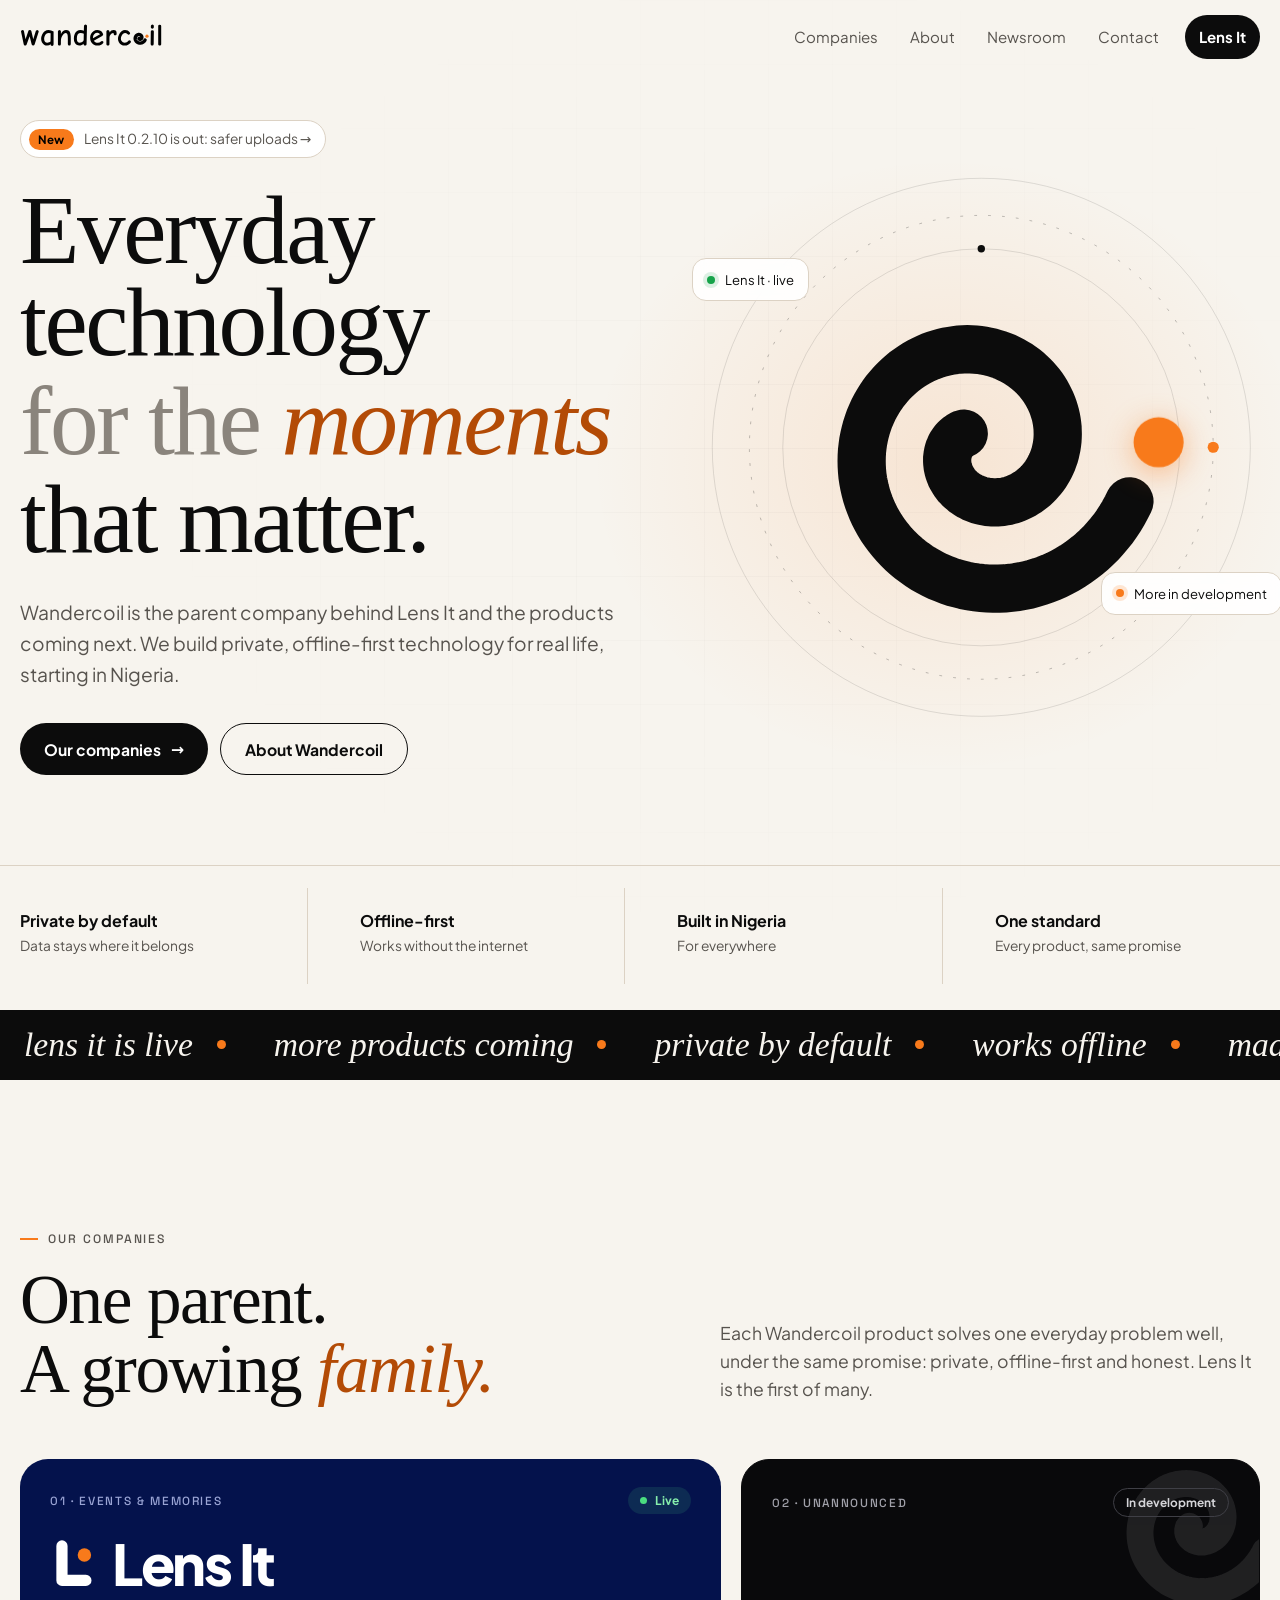
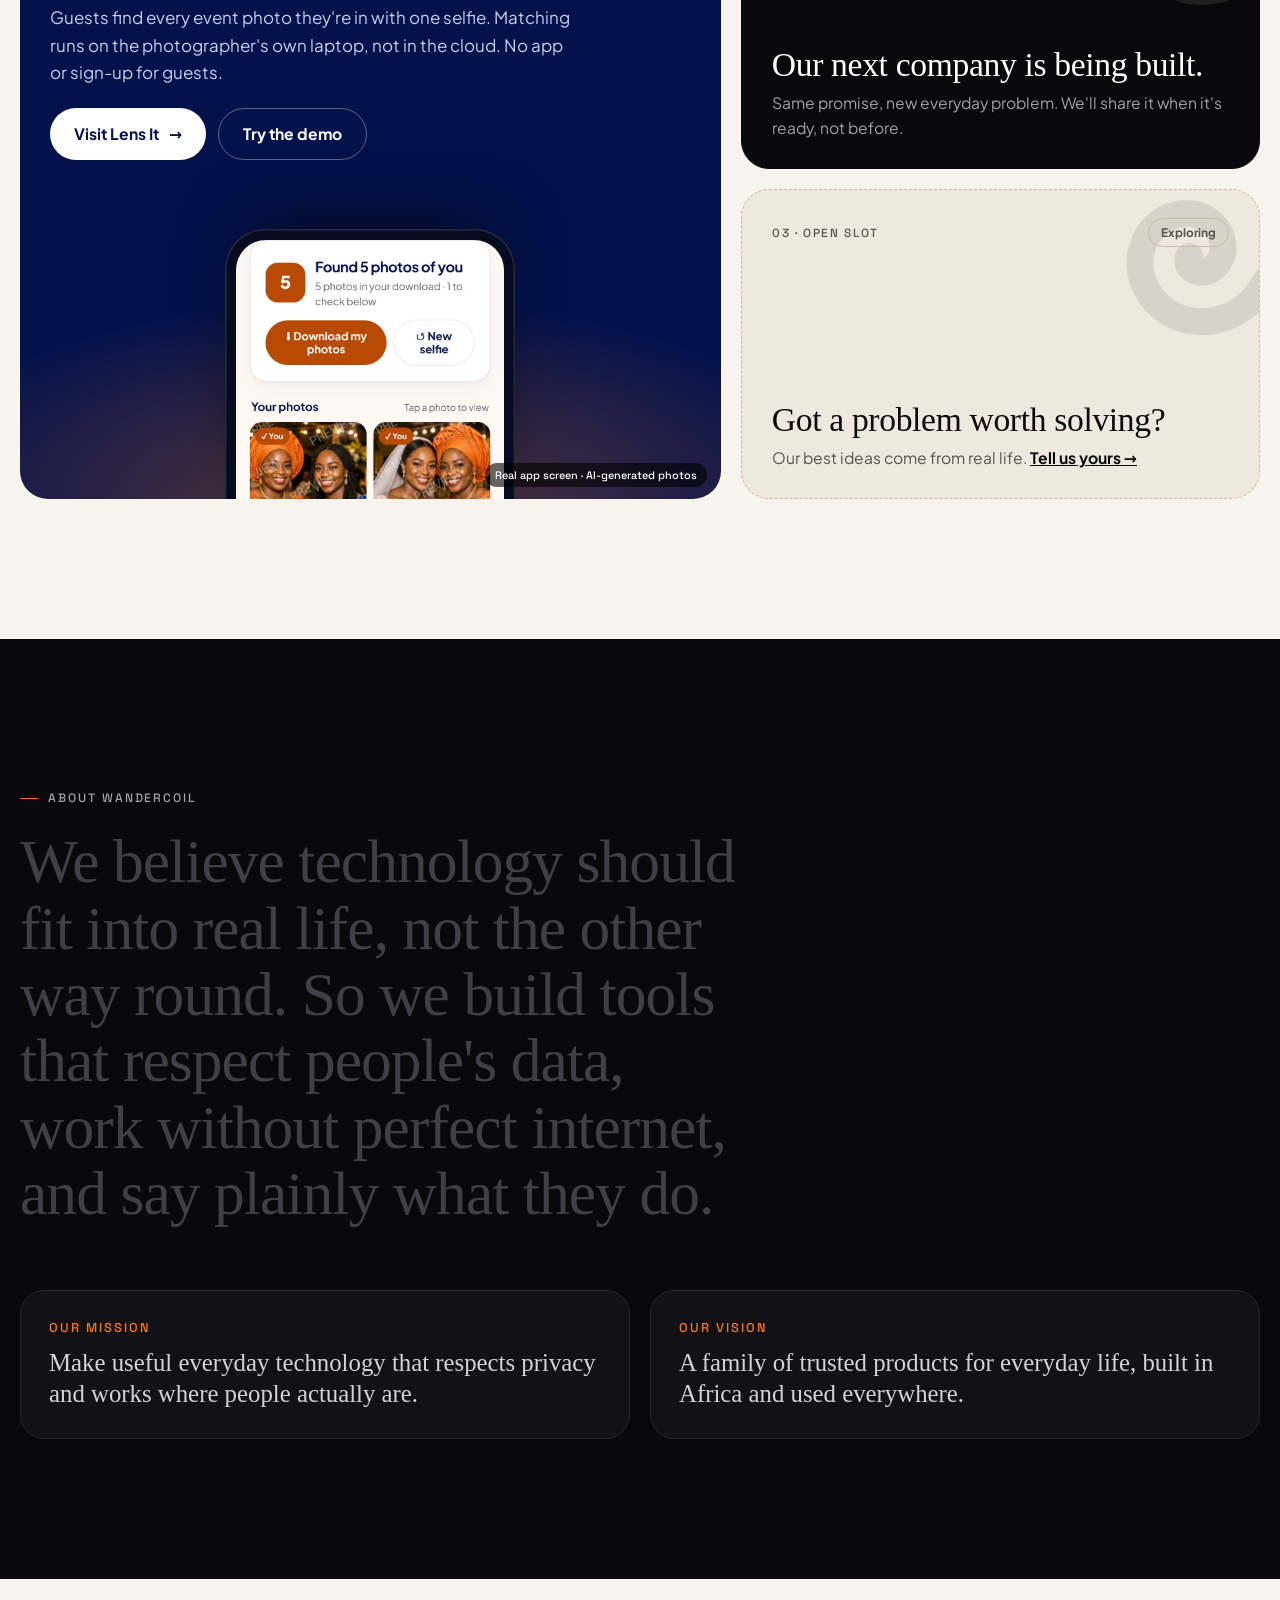
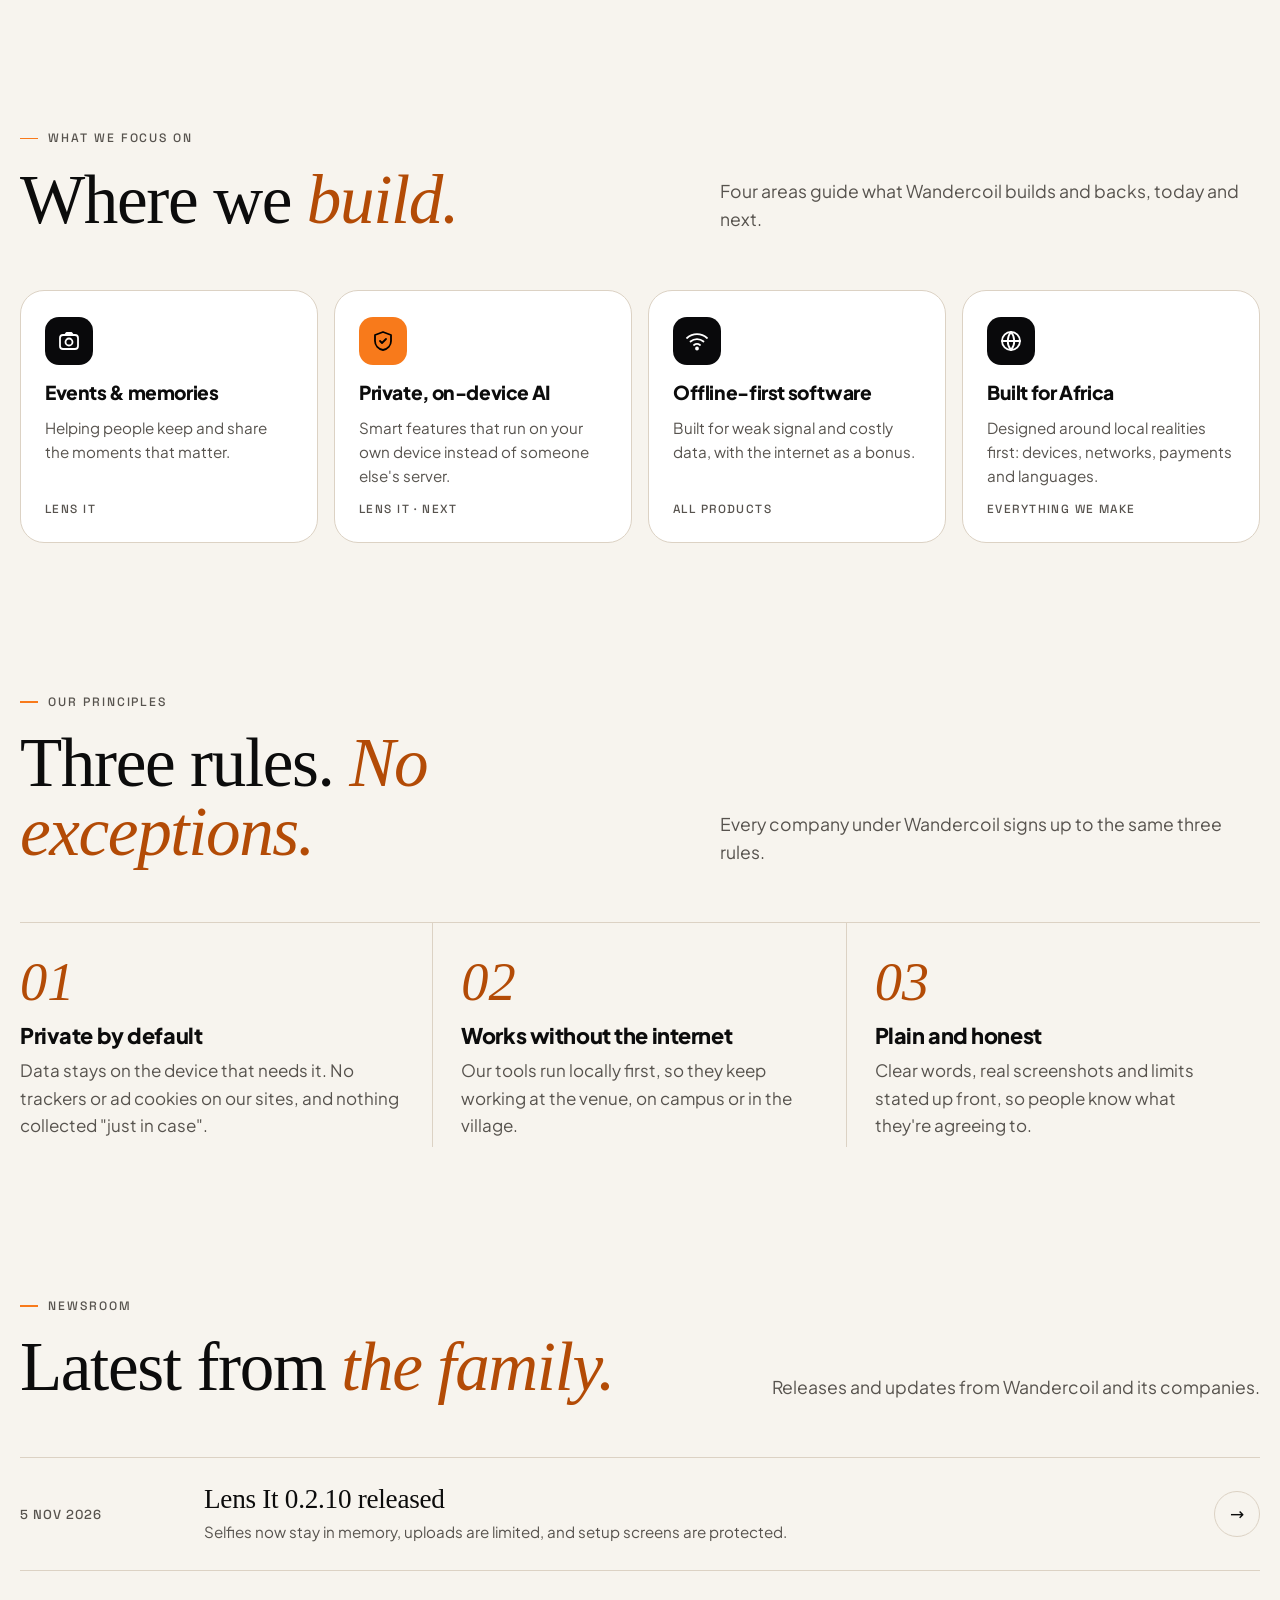
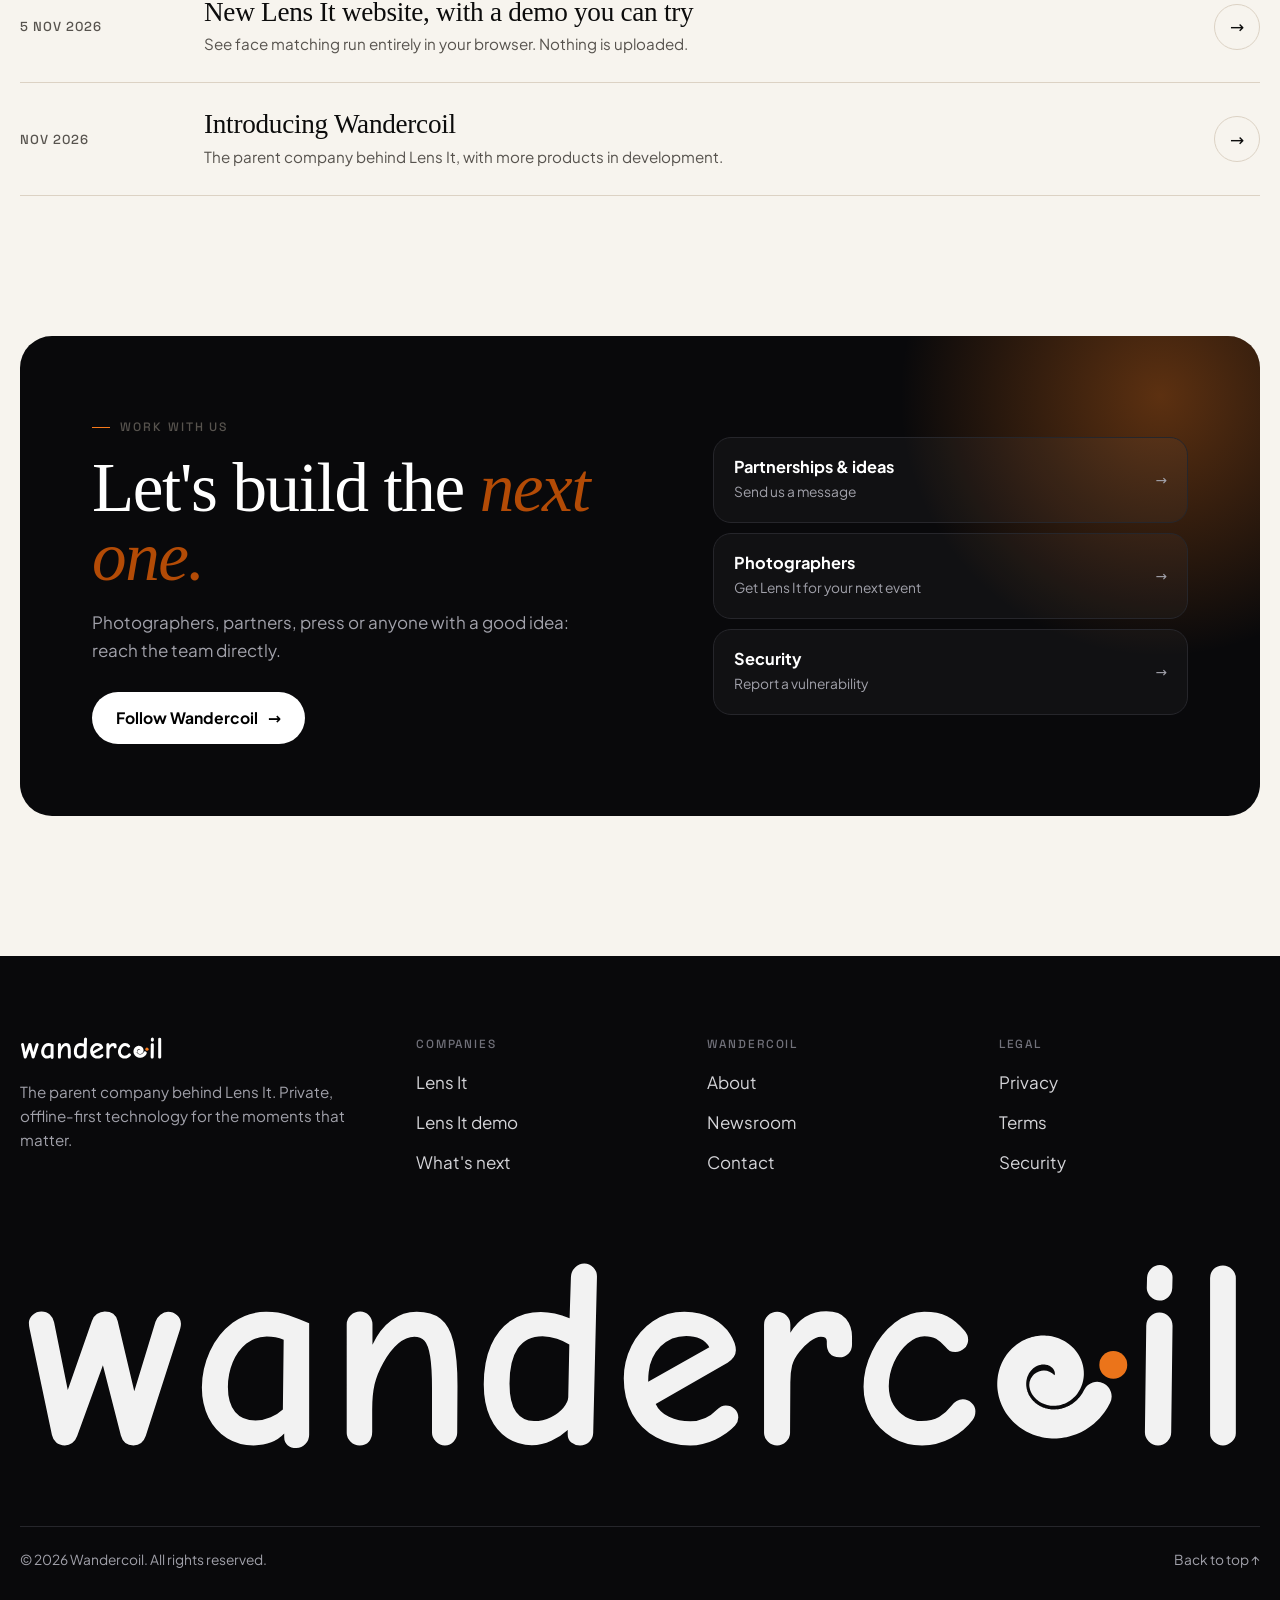
==== index.html @ d78b2a1b "Add the Wandercoil homepage and help search engines find the site - New parent-company homepage at t" ====
<!doctype html>
<html lang="en">
<head>
<meta charset="utf-8">
<meta name="viewport" content="width=device-width,initial-scale=1">
<title>Wandercoil · Everyday technology for the moments that matter</title>
<meta name="description" content="Wandercoil is the parent company behind Lens It and the products coming next. We build private, offline-first technology for everyday life, starting in Nigeria.">
<link rel="canonical" href="https://wandercoil.github.io/">
<meta property="og:type" content="website">
<meta property="og:url" content="https://wandercoil.github.io/">
<meta property="og:site_name" content="Wandercoil">
<meta property="og:title" content="Wandercoil">
<meta property="og:description" content="The parent company behind Lens It. Private, offline-first technology for the moments that matter.">
<meta property="og:image" content="https://wandercoil.github.io/assets/og.png">
<meta name="twitter:card" content="summary_large_image">
<meta name="theme-color" content="#f7f4ee">
<script type="application/ld+json">{"@context":"https://schema.org","@graph":[{"@type":"Organization","@id":"https://wandercoil.github.io/#org","name":"Wandercoil","url":"https://wandercoil.github.io/","logo":"https://wandercoil.github.io/assets/mark-512.png","description":"Wandercoil is the parent company behind Lens It, building private, offline-first technology for everyday life.","sameAs":["https://github.com/Wandercoil"],"brand":{"@type":"Brand","name":"Lens It","url":"https://wandercoil.github.io/lensit/"}},{"@type":"WebSite","@id":"https://wandercoil.github.io/#site","name":"Wandercoil","url":"https://wandercoil.github.io/","publisher":{"@id":"https://wandercoil.github.io/#org"}}]}</script>
<link rel="icon" href="assets/mark.svg" type="image/svg+xml">
<link rel="apple-touch-icon" href="assets/mark-180.png">
<link rel="preload" href="assets/fonts/instrument-serif-latin-400-normal.woff2" as="font" type="font/woff2" crossorigin>
<style>
@font-face{font-family:"Instrument Serif";font-weight:400;font-style:normal;font-display:swap;src:url(assets/fonts/instrument-serif-latin-400-normal.woff2) format("woff2")}
@font-face{font-family:"Instrument Serif";font-weight:400;font-style:italic;font-display:swap;src:url(assets/fonts/instrument-serif-latin-400-italic.woff2) format("woff2")}
@font-face{font-family:"Comic Neue";font-weight:700;font-display:swap;src:url(assets/fonts/comic-neue-700.woff2) format("woff2")}
@font-face{font-family:"Plus Jakarta Sans";font-weight:400 500;font-display:swap;src:url(assets/fonts/pjs-400.woff2) format("woff2")}
@font-face{font-family:"Plus Jakarta Sans";font-weight:600 700;font-display:swap;src:url(assets/fonts/pjs-700.woff2) format("woff2")}
@font-face{font-family:"Plus Jakarta Sans";font-weight:800;font-display:swap;src:url(assets/fonts/pjs-800.woff2) format("woff2")}
@font-face{font-family:"Space Grotesk";font-weight:500 700;font-display:swap;src:url(assets/fonts/spacegrotesk-500.woff2) format("woff2")}

:root{
  --night:#09090b; --night-2:#121214; --night-3:#1b1b1f; --hair:#26262b; --mist:#a1a1aa; --fog:#d4d4d8;
  --paper:#f7f4ee; --paper-2:#eee8de; --ink:#0c0c0c; --soft:#57534e; --line:#dcd2c4;
  --orange:#f87a1b; --orange-ink:#b34b06; --lens:#04124c;
  --serif:"Instrument Serif",Georgia,serif; --sans:"Plus Jakarta Sans",system-ui,sans-serif; --fun:"Comic Neue","Plus Jakarta Sans",sans-serif; --mono:"Space Grotesk",ui-monospace,monospace;
  --ease:cubic-bezier(.22,1,.36,1);
}
*{box-sizing:border-box}
html{scroll-behavior:smooth;-webkit-text-size-adjust:100%;overflow-x:clip}
body{margin:0;background:var(--paper);color:var(--ink);font:400 17px/1.6 var(--sans);-webkit-font-smoothing:antialiased}
a{color:inherit}
img,svg{display:block;max-width:100%}
.wrap{width:min(1240px,100% - 40px);margin-inline:auto}
.skip{position:absolute;left:-999px;top:12px;z-index:200;background:#fff;color:#000;padding:10px 14px;border-radius:10px}.skip:focus{left:16px}
:focus-visible{outline:3px solid var(--orange);outline-offset:3px;border-radius:8px}
.eyebrow{font:500 .76rem/1 var(--mono);letter-spacing:.16em;text-transform:uppercase;color:var(--soft);display:inline-flex;align-items:center;gap:10px}
.eyebrow::before{content:"";width:18px;height:1.5px;background:var(--orange)}
.on-dark .eyebrow{color:var(--mist)}
h2{font:400 clamp(2.6rem,5.4vw,4.6rem)/1 var(--serif);letter-spacing:-.02em;margin:18px 0 0}
h2 .fun{font-style:italic;color:var(--orange-ink)}
.on-dark h2 .fun{color:var(--orange)}
.btn{display:inline-flex;align-items:center;justify-content:center;gap:10px;min-height:52px;padding:0 24px;border-radius:999px;font:700 .98rem var(--sans);text-decoration:none;transition:transform .25s var(--ease),background .2s,color .2s,border-color .2s}
.btn:hover{transform:translateY(-2px)}
.btn .arr{transition:transform .25s var(--ease)}.btn:hover .arr{transform:translateX(4px)}
.btn.solid{background:#fff;color:#000}
.btn.ghost{border:1px solid #3f3f46;color:#fff}.btn.ghost:hover{border-color:#fff}
.btn.ink{background:var(--ink);color:#fff}
.btn.outline{border:1.5px solid var(--ink)}.btn.outline:hover{background:var(--ink);color:#fff}
.actions{display:flex;flex-wrap:wrap;gap:12px}
section{position:relative}
.pad{padding:clamp(84px,11vw,140px) 0}
.head{display:grid;grid-template-columns:1.1fr .9fr;gap:40px;align-items:end;margin-bottom:56px}
.head p{color:var(--soft);font-size:1.1rem;margin:0;max-width:46ch;justify-self:end}
.on-dark .head p{color:var(--mist)}
@media (max-width:860px){.head{grid-template-columns:1fr;gap:14px;margin-bottom:36px}.head p{justify-self:start}}

/* ---------- header ---------- */
.top{position:fixed;inset:0 0 auto;z-index:50;color:var(--ink);transition:background .35s,color .35s,border-color .35s;border-bottom:1px solid transparent}
.top.solid{background:rgba(247,244,238,.84);backdrop-filter:blur(16px) saturate(1.4);-webkit-backdrop-filter:blur(16px) saturate(1.4);border-color:var(--line)}
.top .wrap{display:flex;align-items:center;justify-content:space-between;height:74px;gap:16px}
.brand img{height:28px;width:auto}
.menu{display:flex;align-items:center;gap:4px;list-style:none;margin:0;padding:0}
.menu a{display:inline-flex;align-items:center;min-height:44px;padding:0 14px;border-radius:999px;text-decoration:none;font-weight:500;font-size:.94rem;color:var(--soft);transition:color .2s,background .2s}
.menu a:hover{color:var(--ink);background:var(--paper-2)}
.menu .cta{background:var(--ink);color:#fff;font-weight:700;margin-left:8px}
.menu .cta:hover{background:var(--orange-ink);color:#fff}
@media (max-width:760px){.menu li.opt{display:none}.brand img{height:24px}}

/* ---------- hero (dark, cinematic) ---------- */
.hero{background:var(--paper);color:var(--ink);min-height:100svh;display:flex;flex-direction:column;justify-content:center;padding:120px 0 0;overflow:hidden;isolation:isolate}
.hero::before{content:"";position:absolute;inset:0;z-index:-2;background:
  radial-gradient(42% 46% at 74% 46%,rgba(248,122,27,.13),transparent 66%)}
.hero::after{content:"";position:absolute;inset:0;z-index:-1;opacity:.5;
  background-image:linear-gradient(rgba(12,12,12,.05) 1px,transparent 1px),linear-gradient(90deg,rgba(12,12,12,.05) 1px,transparent 1px);
  background-size:64px 64px;mask-image:radial-gradient(70% 70% at 60% 45%,#000,transparent 75%);-webkit-mask-image:radial-gradient(70% 70% at 60% 45%,#000,transparent 75%)}
.hero .wrap{display:grid;grid-template-columns:minmax(0,1.08fr) minmax(0,.92fr);gap:30px;align-items:center}
.pill{display:inline-flex;align-items:center;gap:10px;padding:7px 14px 7px 8px;border:1px solid var(--line);border-radius:999px;background:#fff;font-size:.86rem;color:var(--soft);text-decoration:none;transition:border-color .2s}
.pill:hover{border-color:var(--ink)}
.pill b{background:var(--orange);color:#000;font:700 .72rem var(--sans);padding:3px 9px;border-radius:999px;letter-spacing:.02em}
h1{font:400 clamp(3.4rem,7.6vw,7.2rem)/.95 var(--serif);letter-spacing:-.025em;margin:26px 0 26px}
h1 .row{display:block;overflow:hidden;padding-bottom:.06em}
h1 .row > span{display:inline-block;transform:translateY(108%);animation:rise 1.05s var(--ease) forwards}
h1 .row:nth-child(2) > span{animation-delay:.09s}h1 .row:nth-child(3) > span{animation-delay:.18s}
h1 .fun{font-style:italic;color:var(--orange-ink)}
h1 .dim{color:#8a847c}
@keyframes rise{to{transform:none}}
.hero .lead{font-size:clamp(1.05rem,1.5vw,1.22rem);color:var(--soft);max-width:44ch;margin:0 0 34px;opacity:0;animation:fadeup .9s .5s var(--ease) forwards}
.hero .actions{opacity:0;animation:fadeup .9s .65s var(--ease) forwards}
@keyframes fadeup{from{opacity:0;transform:translateY(14px)}to{opacity:1;transform:none}}
.orb{position:relative;aspect-ratio:1;width:100%;max-width:580px;justify-self:end}
.orb svg{width:100%;height:100%;overflow:visible}
.ring{fill:none;stroke:rgba(12,12,12,.12);stroke-width:1}
.ring.dash{stroke-dasharray:3 12;stroke:rgba(12,12,12,.28)}
.spinA{transform-origin:center;transform-box:fill-box;animation:spin 60s linear infinite}
.spinB{transform-origin:center;transform-box:fill-box;animation:spin 90s linear infinite reverse}
@keyframes spin{to{transform:rotate(360deg)}}
.sat{fill:var(--orange)}.sat.w{fill:var(--ink)}
#coil{fill:none;stroke:var(--ink);stroke-width:52;stroke-linecap:round}
#dot{fill:var(--orange);filter:drop-shadow(0 6px 16px rgba(248,122,27,.45));transform-box:fill-box;transform-origin:center;transform:scale(0);animation:pop .7s 1.75s cubic-bezier(.34,1.56,.64,1) forwards}
@keyframes pop{to{transform:scale(1)}}
.tag{position:absolute;display:flex;align-items:center;gap:10px;padding:10px 14px;border-radius:14px;background:rgba(255,255,255,.9);border:1px solid var(--line);backdrop-filter:blur(10px);-webkit-backdrop-filter:blur(10px);font-size:.82rem;color:var(--ink);box-shadow:0 16px 36px -22px rgba(0,0,0,.35);opacity:0;animation:fadeup .8s var(--ease) forwards;white-space:nowrap}
.tag i{width:8px;height:8px;border-radius:50%;background:#16a34a;box-shadow:0 0 0 4px rgba(22,163,74,.15)}
.tag.t1{left:-2%;top:16%;animation-delay:2s}.tag.t2{right:-4%;bottom:20%;animation-delay:2.2s}
.tag.t2 i{background:var(--orange);box-shadow:0 0 0 4px rgba(248,122,27,.18)}
.strip{margin-top:clamp(40px,7vw,90px);border-top:1px solid var(--line)}
.strip .wrap{display:grid;grid-template-columns:repeat(4,1fr)}
.strip div{padding:22px 0 26px;border-right:1px solid var(--line);padding-left:22px}
.strip div:first-child{padding-left:0}.strip div:last-child{border-right:0}
.strip b{display:block;font:700 1rem var(--sans);color:var(--ink)}
.strip span{font-size:.86rem;color:var(--soft)}
@media (max-width:960px){
  .hero{padding-top:104px}
  .hero .wrap{grid-template-columns:1fr}
  .orb{max-width:260px;justify-self:center;order:-1;margin:-6px 0 -10px}
  .tag{font-size:.74rem;padding:8px 10px}.tag.t1{left:-8%;top:4%}.tag.t2{right:-8%;bottom:6%}
  .strip .wrap{grid-template-columns:1fr 1fr}
  .strip div{padding:18px 14px 18px 0;border-right:0;border-bottom:1px solid var(--line);padding-left:0}
  .strip div:nth-child(odd){border-right:1px solid var(--line)}.strip div:nth-child(even){padding-left:16px}
}

/* ---------- marquee ---------- */
.marquee{background:var(--ink);color:var(--paper);overflow:hidden}
.marquee .track{display:flex;width:max-content;animation:slide 40s linear infinite}
.marquee span{font:italic 400 clamp(1.4rem,2.8vw,2.1rem)/1 var(--serif);padding:18px 24px;white-space:nowrap;display:flex;align-items:center;gap:24px}
.marquee span::after{content:"";width:9px;height:9px;border-radius:50%;background:var(--orange)}
@keyframes slide{to{transform:translateX(-50%)}}

/* ---------- companies ---------- */
.co-grid{display:grid;grid-template-columns:1.35fr 1fr;grid-template-rows:auto auto;gap:20px}
.co{border-radius:28px;overflow:hidden;position:relative;isolation:isolate}
.co.flag{grid-row:span 2;background:var(--lens);color:#fff;display:flex;flex-direction:column;min-height:640px}
.co.flag .top-row{display:flex;justify-content:space-between;align-items:center;padding:28px 30px 0;gap:12px;flex-wrap:wrap}
.co .kind{font:500 .74rem var(--mono);letter-spacing:.14em;text-transform:uppercase;color:#9aa4d4}
.live{display:inline-flex;align-items:center;gap:8px;padding:6px 12px;border-radius:999px;background:rgba(74,222,128,.12);color:#86efac;font:600 .75rem var(--sans)}
.live::before{content:"";width:7px;height:7px;border-radius:50%;background:#4ade80;animation:pulse 2.4s infinite}
@keyframes pulse{0%,100%{box-shadow:0 0 0 0 rgba(74,222,128,.5)}60%{box-shadow:0 0 0 8px rgba(74,222,128,0)}}
.co.flag .body{padding:22px 30px 0}
.co.flag h3{font:800 clamp(2.4rem,4.4vw,3.6rem)/1 var(--sans);letter-spacing:-.04em;margin:0 0 12px;display:flex;align-items:center;gap:14px}
.co.flag h3 svg{width:.85em;height:.85em}
.co.flag p{margin:0 0 22px;color:#c7cdea;max-width:44ch}
.co.flag .actions .btn.solid{color:var(--lens)}
.co.flag .actions .btn.ghost{border-color:rgba(255,255,255,.35)}
.co.flag .shot{margin-top:auto;display:flex;justify-content:center;padding-top:34px;position:relative}
.co.flag .shot::before{content:"";position:absolute;inset:auto -20% -60% -20%;height:120%;background:radial-gradient(closest-side,rgba(248,122,27,.35),transparent);z-index:-1}
.phone{width:min(290px,72%);border-radius:40px 40px 0 0;padding:11px 11px 0;background:#070b22;box-shadow:0 -24px 70px -26px rgba(0,0,0,.75),inset 0 0 0 1.5px rgba(255,255,255,.12);height:300px;overflow:hidden;transform:translateY(var(--lift,30px));transition:transform .1s linear}
.phone img{width:100%;height:auto;border-radius:30px 30px 0 0}
.co.flag small{position:absolute;right:14px;bottom:12px;font:500 .68rem var(--mono);color:#fff;background:rgba(0,0,0,.6);padding:5px 10px;border-radius:999px}
.co.next{background:var(--night);color:#fff;padding:28px 30px;display:flex;flex-direction:column;justify-content:space-between;gap:24px;min-height:300px;border:1px solid var(--night)}
.co.next .kind{color:var(--mist)}
.co.next h3{font:400 2.1rem/1.05 var(--serif);letter-spacing:-.01em;margin:0 0 8px}
.co.next p{margin:0;color:var(--mist);font-size:.98rem}
.lock{display:inline-flex;align-items:center;gap:8px;padding:6px 12px;border-radius:999px;border:1px solid #3f3f46;font:600 .74rem var(--sans);color:var(--fog)}
.co.next .ghostcoil{position:absolute;right:-30px;top:-30px;width:190px;opacity:.09;z-index:-1;transition:opacity .4s,transform .8s var(--ease)}
.co.next:hover .ghostcoil{opacity:.22;transform:rotate(-30deg)}
.ghostcoil path{fill:none;stroke:#fff;stroke-width:34;stroke-linecap:round}
.co.next.alt{background:var(--paper-2);color:var(--ink);border:1px dashed #c9b9a5}
.co.next.alt .kind,.co.next.alt p{color:var(--soft)}
.co.next.alt .lock{border-color:#c9b9a5;color:var(--soft)}
.co.next.alt .ghostcoil path{stroke:#000}
@media (max-width:940px){.co-grid{grid-template-columns:1fr}.co.flag{grid-row:auto;min-height:0}.co.next{min-height:0}}

/* ---------- mission ---------- */
.mission{background:var(--night);color:#fff}
.mission .big{font:400 clamp(2.2rem,4.8vw,4.2rem)/1.08 var(--serif);letter-spacing:-.015em;max-width:24ch;margin:22px 0 0}
.mission .big .w{color:#3f3f46;transition:color .35s}
.mission .big .w.on{color:#fff}
.mission .big .w.hot.on{color:var(--orange)}
.mv{display:grid;grid-template-columns:repeat(2,1fr);gap:20px;margin-top:64px}
.mv div{border:1px solid var(--hair);border-radius:24px;padding:28px;background:var(--night-2)}
.mv h3{font:700 .8rem var(--mono);letter-spacing:.16em;text-transform:uppercase;color:var(--orange);margin:0 0 12px}
.mv p{margin:0;color:var(--fog);font:400 1.55rem/1.25 var(--serif)}
@media (max-width:760px){.mv{grid-template-columns:1fr;margin-top:40px}}

/* ---------- focus ---------- */
.focus{display:grid;grid-template-columns:repeat(4,1fr);gap:16px}
.fa{background:#fff;border:1px solid var(--line);border-radius:24px;padding:26px 24px;transition:transform .35s var(--ease),box-shadow .35s;display:flex;flex-direction:column;gap:12px;min-height:250px}
.fa:hover{transform:translateY(-6px);box-shadow:0 26px 50px -30px rgba(0,0,0,.35)}
.fa .ic{width:48px;height:48px;border-radius:14px;background:var(--night);display:grid;place-items:center}
.fa .ic svg{width:24px;height:24px;stroke:#fff;fill:none;stroke-width:1.8;stroke-linecap:round;stroke-linejoin:round}
.fa:nth-child(2) .ic{background:var(--orange)}.fa:nth-child(2) .ic svg{stroke:#000}
.fa h3{margin:4px 0 0;font:800 1.2rem/1.2 var(--sans);letter-spacing:-.02em}
.fa p{margin:0;color:var(--soft);font-size:.95rem}
.fa .where{margin-top:auto;font:500 .74rem var(--mono);letter-spacing:.12em;text-transform:uppercase;color:var(--soft)}
@media (max-width:1040px){.focus{grid-template-columns:1fr 1fr}}
@media (max-width:560px){.focus{grid-template-columns:1fr}.fa{min-height:0}}

/* ---------- principles ---------- */
.rules{list-style:none;margin:0;padding:0;display:grid;grid-template-columns:repeat(3,1fr);border-top:1px solid var(--line)}
.rule{padding:32px 28px 8px 0;border-right:1px solid var(--line)}
.rule + .rule{padding-left:28px}.rule:last-child{border-right:0}
.rule .n{font:italic 400 3.4rem/1 var(--serif);color:var(--orange-ink)}
.rule h3{font:800 1.35rem/1.2 var(--sans);letter-spacing:-.02em;margin:14px 0 8px}
.rule p{margin:0;color:var(--soft)}
@media (max-width:860px){.rules{grid-template-columns:1fr}.rule,.rule + .rule{padding:26px 0;border-right:0;border-bottom:1px solid var(--line)}}

/* ---------- news ---------- */
.news{border-top:1px solid var(--line)}
.item{display:grid;grid-template-columns:160px 1fr auto;gap:24px;align-items:center;padding:26px 0;border-bottom:1px solid var(--line);text-decoration:none;transition:padding .35s var(--ease)}
.item:hover{padding-left:12px}
.item time{font:500 .82rem var(--mono);letter-spacing:.08em;color:var(--soft);text-transform:uppercase}
.item h3{margin:0;font:400 1.7rem/1.15 var(--serif);letter-spacing:-.01em}
.item p{margin:4px 0 0;color:var(--soft);font-size:.95rem}
.item .go{width:46px;height:46px;border-radius:50%;border:1px solid var(--line);display:grid;place-items:center;transition:background .2s,color .2s,border-color .2s}
.item:hover .go{background:var(--ink);color:#fff;border-color:var(--ink)}
@media (max-width:700px){.item{grid-template-columns:1fr auto;gap:6px 16px}.item time{grid-column:1/-1}}

/* ---------- partner ---------- */
.partner{background:var(--night);color:#fff;border-radius:32px;padding:clamp(32px,6vw,72px);display:grid;grid-template-columns:1.1fr .9fr;gap:40px;position:relative;overflow:hidden;isolation:isolate}
.partner::before{content:"";position:absolute;width:520px;height:520px;right:-160px;top:-200px;background:radial-gradient(closest-side,rgba(248,122,27,.35),transparent);z-index:-1}
.partner h2{color:#fff}
.partner p{color:var(--mist);margin:18px 0 28px;max-width:42ch}
.paths{display:grid;gap:10px;align-content:center}
.paths a{display:flex;justify-content:space-between;align-items:center;gap:14px;padding:18px 20px;border:1px solid var(--hair);border-radius:18px;text-decoration:none;background:rgba(255,255,255,.03);min-height:64px;transition:border-color .2s,background .2s,transform .3s var(--ease)}
.paths a:hover{border-color:#52525b;background:rgba(255,255,255,.07);transform:translateX(4px)}
.paths b{display:block;font:700 1.02rem var(--sans)}
.paths span{font-size:.86rem;color:var(--mist)}
@media (max-width:900px){.partner{grid-template-columns:1fr}}

/* ---------- footer ---------- */
footer{background:var(--night);color:var(--mist);padding:80px 0 30px;margin-top:clamp(84px,11vw,140px);overflow:hidden}
.fgrid{display:grid;grid-template-columns:1.4fr repeat(3,1fr);gap:30px;padding-bottom:60px}
.fgrid h4{margin:0 0 14px;font:500 .74rem var(--mono);letter-spacing:.16em;text-transform:uppercase;color:#71717a}
.fgrid ul{list-style:none;margin:0;padding:0;display:grid;gap:4px}
.fgrid a{text-decoration:none;color:var(--fog);display:inline-flex;min-height:36px;align-items:center}.fgrid a:hover{color:#fff}
.fgrid .about p{margin:16px 0 0;max-width:34ch;font-size:.95rem}
.fgrid .about img{height:28px;width:auto}
.bigmark{width:100%;height:auto;opacity:.95;margin:10px 0 34px}
.legal{display:flex;flex-wrap:wrap;justify-content:space-between;gap:12px;font-size:.86rem;border-top:1px solid var(--hair);padding-top:22px}
@media (max-width:820px){.fgrid{grid-template-columns:1fr 1fr}.fgrid .about{grid-column:1/-1}}

/* ---------- reveal & motion ---------- */
.js .rv{opacity:0;transform:translateY(30px);transition:opacity .9s var(--ease),transform .9s var(--ease)}
.js .rv.in{opacity:1;transform:none}
.js .rv.d1{transition-delay:.08s}.js .rv.d2{transition-delay:.16s}.js .rv.d3{transition-delay:.24s}
@media (prefers-reduced-motion:reduce){
  *,*::before,*::after{animation:none!important;transition:none!important;scroll-behavior:auto!important}
  h1 .row > span{transform:none}.hero .lead,.hero .actions,.tag{opacity:1}#dot{transform:none}
  .js .rv{opacity:1;transform:none}.phone{transform:none}
}
</style>
<script>document.documentElement.classList.add('js')</script>
</head>
<body>
<a class="skip" href="#main">Skip to content</a>

<header class="top" id="top">
  <div class="wrap">
    <a class="brand" href="./" aria-label="Wandercoil home"><img src="assets/logo.svg" alt="wandercoil" width="300" height="58"></a>
    <nav aria-label="Main">
      <ul class="menu">
        <li class="opt"><a href="#companies">Companies</a></li>
        <li class="opt"><a href="#mission">About</a></li>
        <li class="opt"><a href="#news">Newsroom</a></li>
        <li class="opt"><a href="#contact">Contact</a></li>
        <li><a class="cta" href="lensit/">Lens It</a></li>
      </ul>
    </nav>
  </div>
</header>

<main id="main">
  <section class="hero" aria-labelledby="h1">
    <div class="wrap">
      <div>
        <a class="pill" href="#news"><b>New</b>Lens It 0.2.10 is out: safer uploads →</a>
        <h1 id="h1"><span class="row"><span>Everyday technology</span></span><span class="row"><span><span class="dim">for the</span> <span class="fun">moments</span></span></span><span class="row"><span>that matter.</span></span></h1>
        <p class="lead">Wandercoil is the parent company behind Lens It and the products coming next. We build private, offline-first technology for real life, starting in Nigeria.</p>
        <div class="actions">
          <a class="btn ink" href="#companies">Our companies <span class="arr" aria-hidden="true">→</span></a>
          <a class="btn outline" href="#mission">About Wandercoil</a>
        </div>
      </div>
      <div class="orb" aria-hidden="true">
        <svg viewBox="-300 -300 600 600">
          <circle class="ring" r="290"/>
          <g class="spinA"><circle class="ring dash" r="250"/><circle class="sat" cx="250" cy="0" r="6"/></g>
          <g class="spinB"><circle class="ring" r="214"/><circle class="sat w" cx="0" cy="-214" r="4"/></g>
          <g id="coilGroup"><path id="coil"/><circle id="dot" r="27"/></g>
        </svg>
        <div class="tag t1"><i></i>Lens It · live</div>
        <div class="tag t2"><i></i>More in development</div>
      </div>
    </div>
    <div class="strip">
      <div class="wrap">
        <div><b>Private by default</b><span>Data stays where it belongs</span></div>
        <div><b>Offline-first</b><span>Works without the internet</span></div>
        <div><b>Built in Nigeria</b><span>For everywhere</span></div>
        <div><b>One standard</b><span>Every product, same promise</span></div>
      </div>
    </div>
  </section>

  <div class="marquee" aria-hidden="true">
    <div class="track">
      <span>lens it is live</span><span>more products coming</span><span>private by default</span><span>works offline</span><span>made in nigeria</span><span>for real moments</span>
      <span>lens it is live</span><span>more products coming</span><span>private by default</span><span>works offline</span><span>made in nigeria</span><span>for real moments</span>
    </div>
  </div>

  <section class="pad" id="companies" aria-labelledby="co-h">
    <div class="wrap">
      <div class="head">
        <div class="rv"><span class="eyebrow">Our companies</span><h2 id="co-h">One parent.<br>A growing <span class="fun">family.</span></h2></div>
        <p class="rv d1">Each Wandercoil product solves one everyday problem well, under the same promise: private, offline-first and honest. Lens It is the first of many.</p>
      </div>
      <div class="co-grid">
        <article class="co flag rv" aria-labelledby="lensit-h">
          <div class="top-row"><span class="kind">01 · Events &amp; memories</span><span class="live">Live</span></div>
          <div class="body">
            <h3 id="lensit-h"><svg viewBox="0 0 64 64" aria-hidden="true"><path d="M16 8V54H48" fill="none" stroke="#fff" stroke-width="15" stroke-linecap="round" stroke-linejoin="round"/><circle cx="46" cy="20" r="9" fill="#f87a1b"/></svg>Lens It</h3>
            <p>Guests find every event photo they're in with one selfie. Matching runs on the photographer's own laptop, not in the cloud. No app or sign-up for guests.</p>
            <div class="actions">
              <a class="btn solid" href="lensit/">Visit Lens It <span class="arr" aria-hidden="true">→</span></a>
              <a class="btn ghost" href="lensit/try.html">Try the demo</a>
            </div>
          </div>
          <div class="shot">
            <div class="phone" id="phone"><img src="lensit/img/app-guest.webp" alt="Lens It on a phone: a guest's matched photos with a download button" width="780" height="1328" loading="lazy"></div>
            <small>Real app screen · AI-generated photos</small>
          </div>
        </article>
        <article class="co next rv d1" aria-labelledby="c2">
          <svg class="ghostcoil" viewBox="-120 -120 240 240" aria-hidden="true"><path data-coil="96"/></svg>
          <div style="display:flex;justify-content:space-between;align-items:center;gap:10px;flex-wrap:wrap"><span class="kind">02 · Unannounced</span><span class="lock">In development</span></div>
          <div><h3 id="c2">Our next company is being built.</h3><p>Same promise, new everyday problem. We'll share it when it's ready, not before.</p></div>
        </article>
        <article class="co next alt rv d2" aria-labelledby="c3">
          <svg class="ghostcoil" viewBox="-120 -120 240 240" aria-hidden="true"><path data-coil="96"/></svg>
          <div style="display:flex;justify-content:space-between;align-items:center;gap:10px;flex-wrap:wrap"><span class="kind">03 · Open slot</span><span class="lock">Exploring</span></div>
          <div><h3 id="c3">Got a problem worth solving?</h3><p>Our best ideas come from real life. <a href="https://github.com/Wandercoil/wandercoil.github.io/issues/new/choose" style="font-weight:700;color:var(--ink)">Tell us yours →</a></p></div>
        </article>
      </div>
    </div>
  </section>

  <section class="mission pad on-dark" id="mission" aria-labelledby="mission-h">
    <div class="wrap">
      <span class="eyebrow rv">About Wandercoil</span>
      <h2 class="visually-hidden" id="mission-h" style="position:absolute;left:-999px">Our mission</h2>
      <p class="big" id="statement">We believe technology should <span class="hot">fit into real life,</span> not the other way round. So we build tools that respect people's data, work without perfect internet, and say plainly what they do.</p>
      <div class="mv">
        <div class="rv"><h3>Our mission</h3><p>Make useful everyday technology that respects privacy and works where people actually are.</p></div>
        <div class="rv d1"><h3>Our vision</h3><p>A family of trusted products for everyday life, built in Africa and used everywhere.</p></div>
      </div>
    </div>
  </section>

  <section class="pad" aria-labelledby="focus-h">
    <div class="wrap">
      <div class="head">
        <div class="rv"><span class="eyebrow">What we focus on</span><h2 id="focus-h">Where we <span class="fun">build.</span></h2></div>
        <p class="rv d1">Four areas guide what Wandercoil builds and backs, today and next.</p>
      </div>
      <div class="focus">
        <div class="fa rv"><div class="ic"><svg viewBox="0 0 24 24"><rect x="3" y="6" width="18" height="14" rx="3"/><circle cx="12" cy="13" r="3.5"/><path d="M8 6l1.5-2h5L16 6"/></svg></div><h3>Events &amp; memories</h3><p>Helping people keep and share the moments that matter.</p><span class="where">Lens It</span></div>
        <div class="fa rv d1"><div class="ic"><svg viewBox="0 0 24 24"><path d="M12 3l8 3v6c0 4.5-3.4 8-8 9-4.6-1-8-4.5-8-9V6z"/><path d="M9 12l2 2 4-4"/></svg></div><h3>Private, on-device AI</h3><p>Smart features that run on your own device instead of someone else's server.</p><span class="where">Lens It · next</span></div>
        <div class="fa rv d2"><div class="ic"><svg viewBox="0 0 24 24"><path d="M2 9a15 15 0 0 1 20 0"/><path d="M5.5 12.5a10 10 0 0 1 13 0"/><path d="M9 16a5 5 0 0 1 6 0"/><circle cx="12" cy="19.5" r="1"/></svg></div><h3>Offline-first software</h3><p>Built for weak signal and costly data, with the internet as a bonus.</p><span class="where">All products</span></div>
        <div class="fa rv d3"><div class="ic"><svg viewBox="0 0 24 24"><circle cx="12" cy="12" r="9"/><path d="M3 12h18M12 3a14 14 0 0 1 0 18M12 3a14 14 0 0 0 0 18"/></svg></div><h3>Built for Africa</h3><p>Designed around local realities first: devices, networks, payments and languages.</p><span class="where">Everything we make</span></div>
      </div>
    </div>
  </section>

  <section class="pad" style="padding-top:0" aria-labelledby="rules-h">
    <div class="wrap">
      <div class="head">
        <div class="rv"><span class="eyebrow">Our principles</span><h2 id="rules-h">Three rules. <span class="fun">No exceptions.</span></h2></div>
        <p class="rv d1">Every company under Wandercoil signs up to the same three rules.</p>
      </div>
      <ol class="rules">
        <li class="rule rv"><span class="n">01</span><h3>Private by default</h3><p>Data stays on the device that needs it. No trackers or ad cookies on our sites, and nothing collected "just in case".</p></li>
        <li class="rule rv d1"><span class="n">02</span><h3>Works without the internet</h3><p>Our tools run locally first, so they keep working at the venue, on campus or in the village.</p></li>
        <li class="rule rv d2"><span class="n">03</span><h3>Plain and honest</h3><p>Clear words, real screenshots and limits stated up front, so people know what they're agreeing to.</p></li>
      </ol>
    </div>
  </section>

  <section class="pad" id="news" style="padding-top:0" aria-labelledby="news-h">
    <div class="wrap">
      <div class="head">
        <div class="rv"><span class="eyebrow">Newsroom</span><h2 id="news-h">Latest from <span class="fun">the family.</span></h2></div>
        <p class="rv d1">Releases and updates from Wandercoil and its companies.</p>
      </div>
      <div class="news">
        <a class="item rv" href="https://github.com/Wandercoil/wandercoil.github.io/releases/latest">
          <time datetime="2026-11-05">5 Nov 2026</time>
          <div><h3>Lens It 0.2.10 released</h3><p>Selfies now stay in memory, uploads are limited, and setup screens are protected.</p></div>
          <span class="go" aria-hidden="true">→</span>
        </a>
        <a class="item rv" href="lensit/try.html">
          <time datetime="2026-11-05">5 Nov 2026</time>
          <div><h3>New Lens It website, with a demo you can try</h3><p>See face matching run entirely in your browser. Nothing is uploaded.</p></div>
          <span class="go" aria-hidden="true">→</span>
        </a>
        <a class="item rv" href="#companies">
          <time datetime="2026-11">Nov 2026</time>
          <div><h3>Introducing Wandercoil</h3><p>The parent company behind Lens It, with more products in development.</p></div>
          <span class="go" aria-hidden="true">→</span>
        </a>
      </div>
    </div>
  </section>

  <section id="contact" aria-labelledby="contact-h">
    <div class="wrap">
      <div class="partner rv">
        <div>
          <span class="eyebrow">Work with us</span>
          <h2 id="contact-h">Let's build the <span class="fun">next one.</span></h2>
          <p>Photographers, partners, press or anyone with a good idea: reach the team directly.</p>
          <a class="btn solid" href="https://github.com/Wandercoil">Follow Wandercoil <span class="arr" aria-hidden="true">→</span></a>
        </div>
        <div class="paths">
          <a href="https://github.com/Wandercoil/wandercoil.github.io/issues/new/choose"><div><b>Partnerships &amp; ideas</b><span>Send us a message</span></div><span aria-hidden="true">→</span></a>
          <a href="lensit/"><div><b>Photographers</b><span>Get Lens It for your next event</span></div><span aria-hidden="true">→</span></a>
          <a href="https://github.com/Wandercoil/wandercoil.github.io/blob/main/SECURITY.md"><div><b>Security</b><span>Report a vulnerability</span></div><span aria-hidden="true">→</span></a>
        </div>
      </div>
    </div>
  </section>
</main>

<footer>
  <div class="wrap">
    <div class="fgrid">
      <div class="about"><img src="assets/logo-white.svg" alt="wandercoil" width="300" height="58" loading="lazy"><p>The parent company behind Lens It. Private, offline-first technology for the moments that matter.</p></div>
      <div><h4>Companies</h4><ul><li><a href="lensit/">Lens It</a></li><li><a href="lensit/try.html">Lens It demo</a></li><li><a href="#companies">What's next</a></li></ul></div>
      <div><h4>Wandercoil</h4><ul><li><a href="#mission">About</a></li><li><a href="#news">Newsroom</a></li><li><a href="#contact">Contact</a></li></ul></div>
      <div><h4>Legal</h4><ul><li><a href="lensit/privacy.html">Privacy</a></li><li><a href="lensit/terms.html">Terms</a></li><li><a href="https://github.com/Wandercoil/wandercoil.github.io/blob/main/SECURITY.md">Security</a></li></ul></div>
    </div>
    <img class="bigmark" src="assets/logo-white.svg" alt="" width="1200" height="232" loading="lazy">
    <div class="legal"><span>© 2026 Wandercoil. All rights reserved.</span><a href="#top" style="text-decoration:none">Back to top ↑</a></div>
  </div>
</footer>

<script>
(() => {
  const still = matchMedia('(prefers-reduced-motion: reduce)').matches;
  function coilPoints(r0, r1, turns, end = 0.35, n = 240) {
    const pts = [], start = end + turns * 2 * Math.PI;
    for (let k = 0; k <= n; k++) {
      const t = k / n, a = start - t * turns * 2 * Math.PI, r = r0 + (r1 - r0) * t;
      pts.push([r * Math.cos(a), r * Math.sin(a)]);
    }
    return pts;
  }
  const toPath = pts => 'M' + pts.map(p => p[0].toFixed(1) + ',' + p[1].toFixed(1)).join(' L');

  // Hero: the logo's coil draws itself, then the dot ignites at its tail.
  const pts = coilPoints(24, 170, 1.55), coil = document.getElementById('coil');
  coil.setAttribute('d', toPath(pts));
  const [x1, y1] = pts[pts.length - 2], [x2, y2] = pts[pts.length - 1], len = Math.hypot(x2 - x1, y2 - y1), g = 26 + 18 + 27;
  const dot = document.getElementById('dot');
  dot.setAttribute('cx', (x2 + (x2 - x1) / len * g).toFixed(1));
  dot.setAttribute('cy', (y2 + (y2 - y1) / len * g).toFixed(1));
  if (!still) {
    const L = coil.getTotalLength();
    coil.style.strokeDasharray = L; coil.style.strokeDashoffset = L;
    coil.getBoundingClientRect();
    coil.style.transition = 'stroke-dashoffset 1.7s cubic-bezier(.65,0,.35,1) .25s';
    coil.style.strokeDashoffset = 0;
  }
  document.querySelectorAll('path[data-coil]').forEach(p => p.setAttribute('d', toPath(coilPoints(6, +p.dataset.coil, 1.4))));

  // Mission statement lights up word by word.
  const st = document.getElementById('statement');
  st.innerHTML = st.innerHTML
    .replace(/<span class="hot">(.*?)<\/span>/, (_, t) => t.split(' ').map(w => '\u0001' + w).join(' '))
    .split(' ').map(w => w.startsWith('\u0001') ? `<span class="w hot">${w.slice(1)}</span>` : `<span class="w">${w}</span>`).join(' ');
  const words = [...st.querySelectorAll('.w')];
  const fill = () => { const r = st.getBoundingClientRect(); return Math.min(1, Math.max(0, (innerHeight * 0.85 - r.top) / (r.height + innerHeight * 0.3))); };
  if (still) words.forEach(w => w.classList.add('on'));

  const top = document.getElementById('top'), group = document.getElementById('coilGroup'), phone = document.getElementById('phone'), hero = document.querySelector('.hero');
  let ticking = false;
  function onScroll() {
    ticking = false;
    top.classList.toggle('solid', scrollY > 20);
    if (still) return;
    if (scrollY < hero.offsetHeight) group.style.transform = `rotate(${-scrollY * 0.05}deg) scale(${1 - Math.min(scrollY, 600) / 6000})`;
    const r = phone.getBoundingClientRect(), p = Math.min(1, Math.max(0, 1.1 - r.top / innerHeight));
    phone.style.setProperty('--lift', (30 - p * 30).toFixed(1) + 'px');
    const n = Math.round(fill() * words.length);
    words.forEach((w, i) => w.classList.toggle('on', i < n));
  }
  addEventListener('scroll', () => { if (!ticking) { ticking = true; requestAnimationFrame(onScroll); } }, {passive: true});

  const io = new IntersectionObserver(es => es.forEach(e => { if (e.isIntersecting) { e.target.classList.add('in'); io.unobserve(e.target); } }), {rootMargin: '0px 0px -8% 0px'});
  document.querySelectorAll('.rv').forEach(el => io.observe(el));
  onScroll();
})();
</script>
</body>
</html>
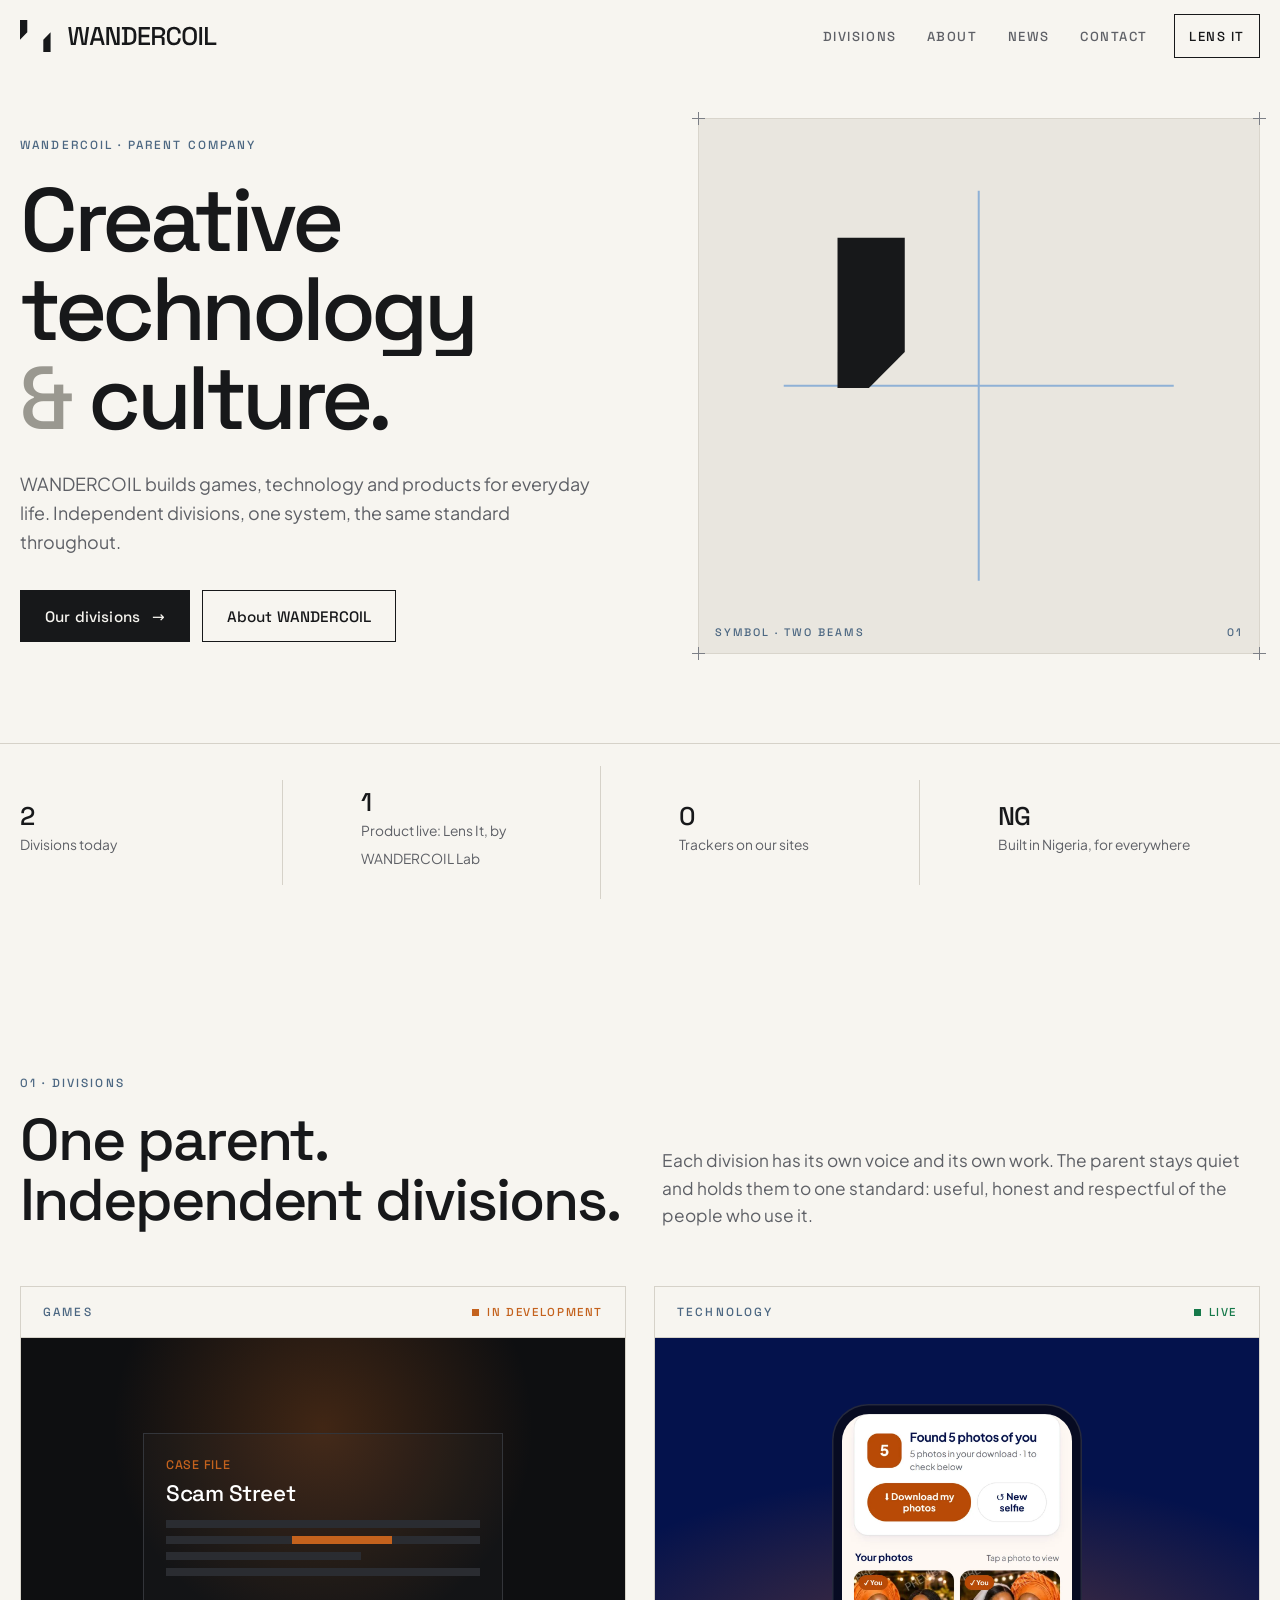
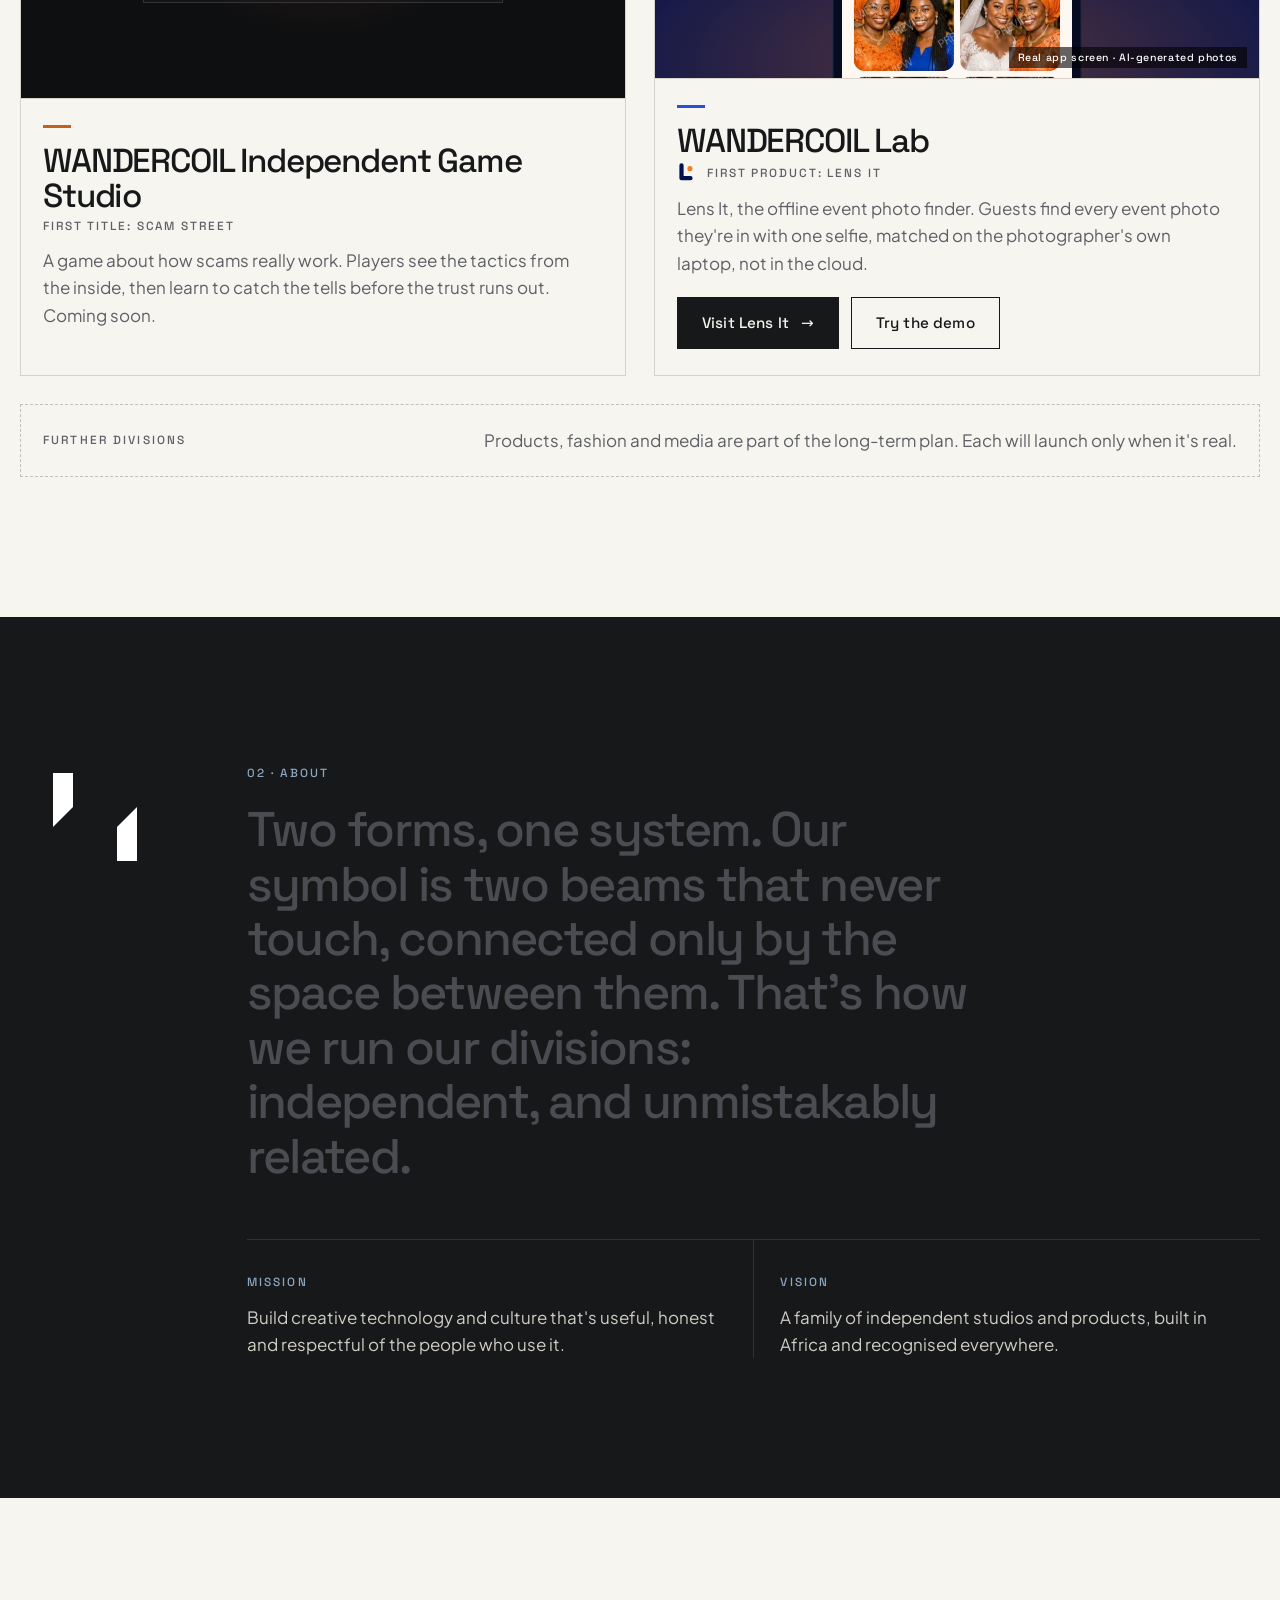
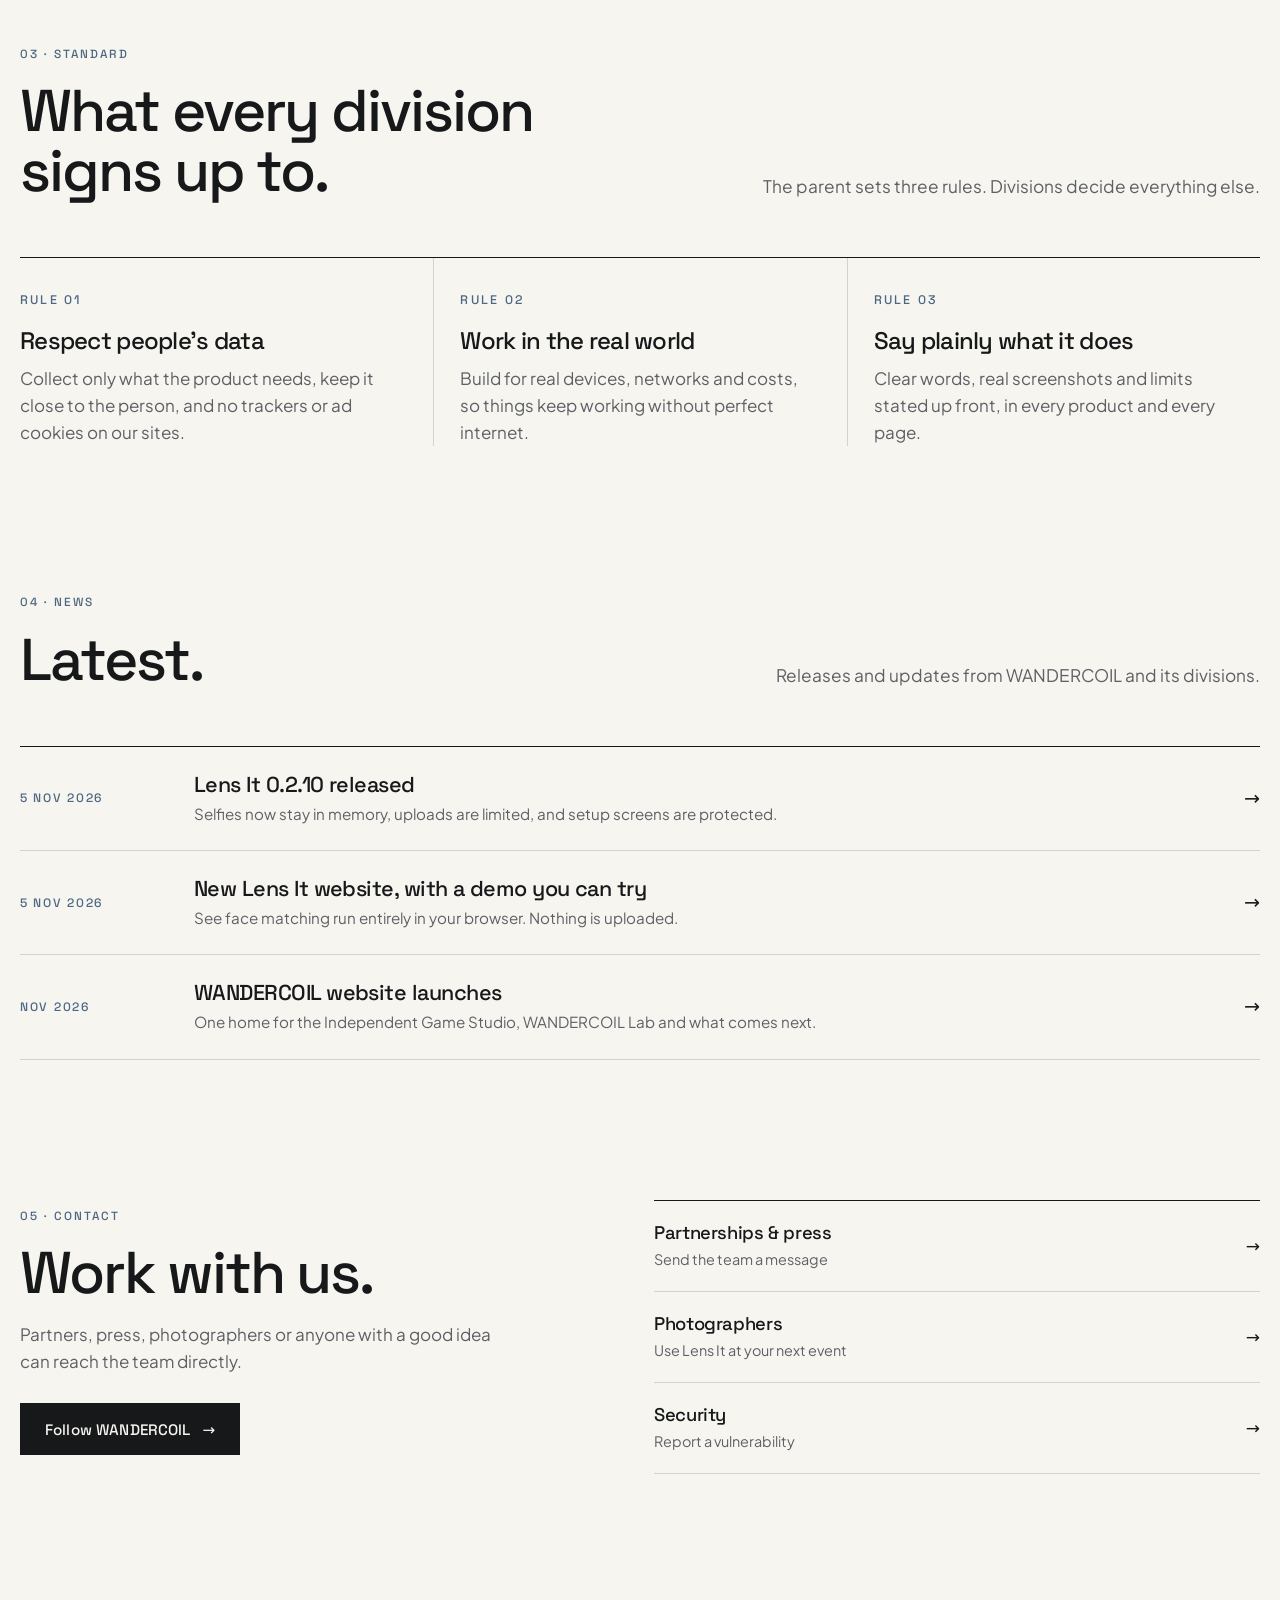
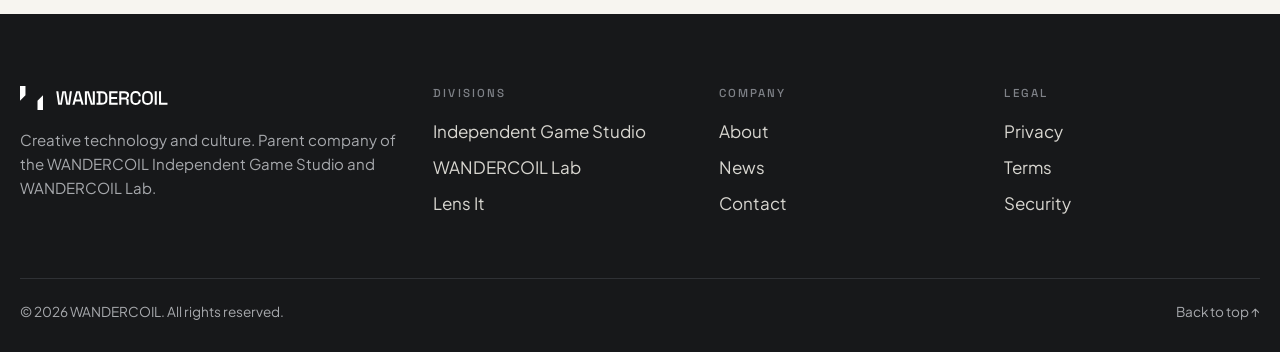
==== commit d942e7ed: "Use the official WANDERCOIL identity on the homepage Replaces the lowercase comic coil logo (publish" ====
--- a/index.html
+++ b/index.html
@@ -3,247 +3,203 @@
 <head>
 <meta charset="utf-8">
 <meta name="viewport" content="width=device-width,initial-scale=1">
-<title>Wandercoil · Everyday technology for the moments that matter</title>
-<meta name="description" content="Wandercoil is the parent company behind Lens It and the products coming next. We build private, offline-first technology for everyday life, starting in Nigeria.">
+<title>WANDERCOIL · Creative technology &amp; culture</title>
+<meta name="description" content="WANDERCOIL is a parent company for creative technology and culture. Its divisions are the WANDERCOIL Independent Game Studio and WANDERCOIL Lab, maker of Lens It, the offline event photo finder.">
 <link rel="canonical" href="https://wandercoil.github.io/">
 <meta property="og:type" content="website">
 <meta property="og:url" content="https://wandercoil.github.io/">
-<meta property="og:site_name" content="Wandercoil">
-<meta property="og:title" content="Wandercoil">
-<meta property="og:description" content="The parent company behind Lens It. Private, offline-first technology for the moments that matter.">
+<meta property="og:site_name" content="WANDERCOIL">
+<meta property="og:title" content="WANDERCOIL">
+<meta property="og:description" content="Creative technology and culture. Home of the WANDERCOIL Independent Game Studio and Lens It.">
 <meta property="og:image" content="https://wandercoil.github.io/assets/og.png">
 <meta name="twitter:card" content="summary_large_image">
-<meta name="theme-color" content="#f7f4ee">
-<script type="application/ld+json">{"@context":"https://schema.org","@graph":[{"@type":"Organization","@id":"https://wandercoil.github.io/#org","name":"Wandercoil","url":"https://wandercoil.github.io/","logo":"https://wandercoil.github.io/assets/mark-512.png","description":"Wandercoil is the parent company behind Lens It, building private, offline-first technology for everyday life.","sameAs":["https://github.com/Wandercoil"],"brand":{"@type":"Brand","name":"Lens It","url":"https://wandercoil.github.io/lensit/"}},{"@type":"WebSite","@id":"https://wandercoil.github.io/#site","name":"Wandercoil","url":"https://wandercoil.github.io/","publisher":{"@id":"https://wandercoil.github.io/#org"}}]}</script>
-<link rel="icon" href="assets/mark.svg" type="image/svg+xml">
+<meta name="theme-color" content="#f7f5f0">
+<script type="application/ld+json">{"@context":"https://schema.org","@graph":[{"@type":"Organization","@id":"https://wandercoil.github.io/#org","name":"WANDERCOIL","url":"https://wandercoil.github.io/","logo":"https://wandercoil.github.io/assets/mark-512.png","description":"WANDERCOIL is a parent company for creative technology and culture.","sameAs":["https://github.com/Wandercoil"],"brand":{"@type":"Brand","name":"Lens It","url":"https://wandercoil.github.io/lensit/"}},{"@type":"WebSite","@id":"https://wandercoil.github.io/#site","name":"WANDERCOIL","url":"https://wandercoil.github.io/","publisher":{"@id":"https://wandercoil.github.io/#org"}}]}</script>
+<link rel="icon" href="assets/favicon.svg" type="image/svg+xml">
 <link rel="apple-touch-icon" href="assets/mark-180.png">
-<link rel="preload" href="assets/fonts/instrument-serif-latin-400-normal.woff2" as="font" type="font/woff2" crossorigin>
+<link rel="preload" href="assets/fonts/space-grotesk-var.woff2" as="font" type="font/woff2" crossorigin>
 <style>
-@font-face{font-family:"Instrument Serif";font-weight:400;font-style:normal;font-display:swap;src:url(assets/fonts/instrument-serif-latin-400-normal.woff2) format("woff2")}
-@font-face{font-family:"Instrument Serif";font-weight:400;font-style:italic;font-display:swap;src:url(assets/fonts/instrument-serif-latin-400-italic.woff2) format("woff2")}
-@font-face{font-family:"Comic Neue";font-weight:700;font-display:swap;src:url(assets/fonts/comic-neue-700.woff2) format("woff2")}
+@font-face{font-family:"Space Grotesk";font-weight:300 700;font-display:swap;src:url(assets/fonts/space-grotesk-var.woff2) format("woff2")}
 @font-face{font-family:"Plus Jakarta Sans";font-weight:400 500;font-display:swap;src:url(assets/fonts/pjs-400.woff2) format("woff2")}
 @font-face{font-family:"Plus Jakarta Sans";font-weight:600 700;font-display:swap;src:url(assets/fonts/pjs-700.woff2) format("woff2")}
-@font-face{font-family:"Plus Jakarta Sans";font-weight:800;font-display:swap;src:url(assets/fonts/pjs-800.woff2) format("woff2")}
-@font-face{font-family:"Space Grotesk";font-weight:500 700;font-display:swap;src:url(assets/fonts/spacegrotesk-500.woff2) format("woff2")}
 
 :root{
-  --night:#09090b; --night-2:#121214; --night-3:#1b1b1f; --hair:#26262b; --mist:#a1a1aa; --fog:#d4d4d8;
-  --paper:#f7f4ee; --paper-2:#eee8de; --ink:#0c0c0c; --soft:#57534e; --line:#dcd2c4;
-  --orange:#f87a1b; --orange-ink:#b34b06; --lens:#04124c;
-  --serif:"Instrument Serif",Georgia,serif; --sans:"Plus Jakarta Sans",system-ui,sans-serif; --fun:"Comic Neue","Plus Jakarta Sans",sans-serif; --mono:"Space Grotesk",ui-monospace,monospace;
+  --bone:#f7f5f0; --bone-2:#efece5; --plate:#e9e6df; --ink:#17181a; --ink-2:#2b2c2f; --grey:#5e6066; --rule:#d6d2c9; --guide:#8fb1d6; --slate:#4c6782;
+  --copper:#c4621d; --lens:#04124c;
+  --head:"Space Grotesk",system-ui,sans-serif; --body:"Plus Jakarta Sans",system-ui,sans-serif;
   --ease:cubic-bezier(.22,1,.36,1);
 }
 *{box-sizing:border-box}
 html{scroll-behavior:smooth;-webkit-text-size-adjust:100%;overflow-x:clip}
-body{margin:0;background:var(--paper);color:var(--ink);font:400 17px/1.6 var(--sans);-webkit-font-smoothing:antialiased}
+body{margin:0;background:var(--bone);color:var(--ink);font:400 17px/1.6 var(--body);-webkit-font-smoothing:antialiased}
 a{color:inherit}
 img,svg{display:block;max-width:100%}
 .wrap{width:min(1240px,100% - 40px);margin-inline:auto}
-.skip{position:absolute;left:-999px;top:12px;z-index:200;background:#fff;color:#000;padding:10px 14px;border-radius:10px}.skip:focus{left:16px}
-:focus-visible{outline:3px solid var(--orange);outline-offset:3px;border-radius:8px}
-.eyebrow{font:500 .76rem/1 var(--mono);letter-spacing:.16em;text-transform:uppercase;color:var(--soft);display:inline-flex;align-items:center;gap:10px}
-.eyebrow::before{content:"";width:18px;height:1.5px;background:var(--orange)}
-.on-dark .eyebrow{color:var(--mist)}
-h2{font:400 clamp(2.6rem,5.4vw,4.6rem)/1 var(--serif);letter-spacing:-.02em;margin:18px 0 0}
-h2 .fun{font-style:italic;color:var(--orange-ink)}
-.on-dark h2 .fun{color:var(--orange)}
-.btn{display:inline-flex;align-items:center;justify-content:center;gap:10px;min-height:52px;padding:0 24px;border-radius:999px;font:700 .98rem var(--sans);text-decoration:none;transition:transform .25s var(--ease),background .2s,color .2s,border-color .2s}
-.btn:hover{transform:translateY(-2px)}
-.btn .arr{transition:transform .25s var(--ease)}.btn:hover .arr{transform:translateX(4px)}
-.btn.solid{background:#fff;color:#000}
-.btn.ghost{border:1px solid #3f3f46;color:#fff}.btn.ghost:hover{border-color:#fff}
-.btn.ink{background:var(--ink);color:#fff}
-.btn.outline{border:1.5px solid var(--ink)}.btn.outline:hover{background:var(--ink);color:#fff}
+.skip{position:absolute;left:-999px;top:12px;z-index:200;background:#fff;padding:10px 14px}.skip:focus{left:16px}
+:focus-visible{outline:2px solid var(--ink);outline-offset:3px}
+.label{font:500 .74rem/1.2 var(--head);letter-spacing:.18em;text-transform:uppercase;color:var(--slate)}
+.on-ink .label{color:#8ea7c0}
+h2{font:500 clamp(2.2rem,4.6vw,4rem)/1.02 var(--head);letter-spacing:-.035em;margin:16px 0 0}
+.btn{display:inline-flex;align-items:center;justify-content:center;gap:12px;min-height:52px;padding:0 24px;font:500 .95rem var(--head);letter-spacing:.01em;text-decoration:none;border:1px solid var(--ink);transition:background .25s,color .25s}
+.btn .arr{transition:transform .3s var(--ease)}.btn:hover .arr{transform:translateX(4px)}
+.btn.fill{background:var(--ink);color:var(--bone)}.btn.fill:hover{background:var(--ink-2)}
+.btn.line:hover{background:var(--ink);color:var(--bone)}
+.on-ink .btn{border-color:var(--bone)}.on-ink .btn.fill{background:var(--bone);color:var(--ink)}.on-ink .btn.line{color:var(--bone)}.on-ink .btn.line:hover{background:var(--bone);color:var(--ink)}
 .actions{display:flex;flex-wrap:wrap;gap:12px}
-section{position:relative}
-.pad{padding:clamp(84px,11vw,140px) 0}
-.head{display:grid;grid-template-columns:1.1fr .9fr;gap:40px;align-items:end;margin-bottom:56px}
-.head p{color:var(--soft);font-size:1.1rem;margin:0;max-width:46ch;justify-self:end}
-.on-dark .head p{color:var(--mist)}
+
+/* registration marks, as in the identity document */
+.reg{position:relative}
+.reg::before,.reg::after,.reg > .r1,.reg > .r2{content:"";position:absolute;width:13px;height:13px;pointer-events:none;
+  background:linear-gradient(currentColor,currentColor) center/1px 100% no-repeat,linear-gradient(currentColor,currentColor) center/100% 1px no-repeat;color:#7c7f86}
+.reg::before{left:-7px;top:-7px}.reg::after{right:-7px;top:-7px}.reg > .r1{left:-7px;bottom:-7px}.reg > .r2{right:-7px;bottom:-7px}
+
+/* header */
+.top{position:fixed;inset:0 0 auto;z-index:50;background:rgba(247,245,240,.86);backdrop-filter:blur(14px);-webkit-backdrop-filter:blur(14px);border-bottom:1px solid transparent;transition:border-color .3s}
+.top.lined{border-color:var(--rule)}
+.top .wrap{display:flex;align-items:center;justify-content:space-between;height:72px;gap:16px}
+.brand img{height:32px;width:auto}
+.menu{display:flex;align-items:center;gap:2px;list-style:none;margin:0;padding:0}
+.menu a{display:inline-flex;align-items:center;min-height:44px;padding:0 14px;text-decoration:none;font:500 .82rem var(--head);letter-spacing:.12em;text-transform:uppercase;color:var(--grey);transition:color .2s}
+.menu a:hover{color:var(--ink)}
+.menu .cta{border:1px solid var(--ink);color:var(--ink);margin-left:10px}
+.menu .cta:hover{background:var(--ink);color:var(--bone)}
+@media (max-width:820px){.menu li.opt{display:none}.brand img{height:32px}}
+
+/* hero */
+.hero{min-height:100svh;display:flex;flex-direction:column;justify-content:center;padding:118px 0 0}
+.hero .wrap{display:grid;grid-template-columns:minmax(0,1.05fr) minmax(0,.95fr);gap:56px;align-items:center}
+h1{font:500 clamp(3rem,7vw,6.6rem)/.95 var(--head);letter-spacing:-.05em;margin:22px 0 26px}
+h1 .row{display:block;overflow:hidden;padding-bottom:.04em}
+h1 .row > span{display:inline-block;transform:translateY(105%);animation:rise 1s var(--ease) forwards}
+h1 .row:nth-child(2) > span{animation-delay:.08s}h1 .row:nth-child(3) > span{animation-delay:.16s}
+h1 .quiet{color:#9a9890}
+@keyframes rise{to{transform:none}}
+.hero .lead{font-size:clamp(1.05rem,1.4vw,1.2rem);color:var(--grey);max-width:44ch;margin:0 0 34px;opacity:0;animation:fade .9s .45s var(--ease) forwards}
+.hero .actions{opacity:0;animation:fade .9s .6s var(--ease) forwards}
+@keyframes fade{from{opacity:0;transform:translateY(12px)}to{opacity:1;transform:none}}
+.plate{background:var(--plate);aspect-ratio:1.05;display:grid;place-items:center;border:1px solid #d9d5cc}
+.plate svg{width:72%;height:auto;overflow:visible}
+.guide{stroke:var(--guide);stroke-width:.6;fill:none}
+.trace{stroke:var(--ink);stroke-width:1.4;fill:none;stroke-linecap:round}
+.beam{fill:var(--ink)}
+.plate .cap{position:absolute;left:16px;bottom:14px;font:500 .68rem var(--head);letter-spacing:.18em;text-transform:uppercase;color:var(--slate)}
+.plate .cap.r{left:auto;right:16px}
+.facts{margin-top:clamp(48px,7vw,96px);border-top:1px solid var(--rule)}
+.facts .wrap{display:grid;grid-template-columns:repeat(4,1fr)}
+.facts div{padding:22px 22px 28px 0;border-right:1px solid var(--rule)}
+.facts div + div{padding-left:22px}.facts div:last-child{border-right:0}
+.facts b{display:block;font:500 1.6rem/1.1 var(--head);letter-spacing:-.03em}
+.facts span{font-size:.86rem;color:var(--grey)}
+@media (max-width:940px){
+  .hero{min-height:auto;padding-top:100px}
+  .hero .wrap{grid-template-columns:1fr;gap:34px}
+  .plate{order:-1;aspect-ratio:1.6}
+  .plate svg{width:42%}
+  .facts .wrap{grid-template-columns:1fr 1fr}
+  .facts div,.facts div + div{padding:18px 12px 18px 0;border-right:0;border-bottom:1px solid var(--rule)}
+  .facts div:nth-child(odd){border-right:1px solid var(--rule)}.facts div:nth-child(even){padding-left:16px}
+}
+
+/* sections */
+.pad{padding:clamp(88px,11vw,140px) 0}
+.head{display:grid;grid-template-columns:1fr 1fr;gap:40px;align-items:end;margin-bottom:56px}
+.head p{color:var(--grey);font-size:1.08rem;margin:0;max-width:46ch;justify-self:end}
+.on-ink .head p{color:#a7a9ad}
 @media (max-width:860px){.head{grid-template-columns:1fr;gap:14px;margin-bottom:36px}.head p{justify-self:start}}
 
-/* ---------- header ---------- */
-.top{position:fixed;inset:0 0 auto;z-index:50;color:var(--ink);transition:background .35s,color .35s,border-color .35s;border-bottom:1px solid transparent}
-.top.solid{background:rgba(247,244,238,.84);backdrop-filter:blur(16px) saturate(1.4);-webkit-backdrop-filter:blur(16px) saturate(1.4);border-color:var(--line)}
-.top .wrap{display:flex;align-items:center;justify-content:space-between;height:74px;gap:16px}
-.brand img{height:28px;width:auto}
-.menu{display:flex;align-items:center;gap:4px;list-style:none;margin:0;padding:0}
-.menu a{display:inline-flex;align-items:center;min-height:44px;padding:0 14px;border-radius:999px;text-decoration:none;font-weight:500;font-size:.94rem;color:var(--soft);transition:color .2s,background .2s}
-.menu a:hover{color:var(--ink);background:var(--paper-2)}
-.menu .cta{background:var(--ink);color:#fff;font-weight:700;margin-left:8px}
-.menu .cta:hover{background:var(--orange-ink);color:#fff}
-@media (max-width:760px){.menu li.opt{display:none}.brand img{height:24px}}
-
-/* ---------- hero (dark, cinematic) ---------- */
-.hero{background:var(--paper);color:var(--ink);min-height:100svh;display:flex;flex-direction:column;justify-content:center;padding:120px 0 0;overflow:hidden;isolation:isolate}
-.hero::before{content:"";position:absolute;inset:0;z-index:-2;background:
-  radial-gradient(42% 46% at 74% 46%,rgba(248,122,27,.13),transparent 66%)}
-.hero::after{content:"";position:absolute;inset:0;z-index:-1;opacity:.5;
-  background-image:linear-gradient(rgba(12,12,12,.05) 1px,transparent 1px),linear-gradient(90deg,rgba(12,12,12,.05) 1px,transparent 1px);
-  background-size:64px 64px;mask-image:radial-gradient(70% 70% at 60% 45%,#000,transparent 75%);-webkit-mask-image:radial-gradient(70% 70% at 60% 45%,#000,transparent 75%)}
-.hero .wrap{display:grid;grid-template-columns:minmax(0,1.08fr) minmax(0,.92fr);gap:30px;align-items:center}
-.pill{display:inline-flex;align-items:center;gap:10px;padding:7px 14px 7px 8px;border:1px solid var(--line);border-radius:999px;background:#fff;font-size:.86rem;color:var(--soft);text-decoration:none;transition:border-color .2s}
-.pill:hover{border-color:var(--ink)}
-.pill b{background:var(--orange);color:#000;font:700 .72rem var(--sans);padding:3px 9px;border-radius:999px;letter-spacing:.02em}
-h1{font:400 clamp(3.4rem,7.6vw,7.2rem)/.95 var(--serif);letter-spacing:-.025em;margin:26px 0 26px}
-h1 .row{display:block;overflow:hidden;padding-bottom:.06em}
-h1 .row > span{display:inline-block;transform:translateY(108%);animation:rise 1.05s var(--ease) forwards}
-h1 .row:nth-child(2) > span{animation-delay:.09s}h1 .row:nth-child(3) > span{animation-delay:.18s}
-h1 .fun{font-style:italic;color:var(--orange-ink)}
-h1 .dim{color:#8a847c}
-@keyframes rise{to{transform:none}}
-.hero .lead{font-size:clamp(1.05rem,1.5vw,1.22rem);color:var(--soft);max-width:44ch;margin:0 0 34px;opacity:0;animation:fadeup .9s .5s var(--ease) forwards}
-.hero .actions{opacity:0;animation:fadeup .9s .65s var(--ease) forwards}
-@keyframes fadeup{from{opacity:0;transform:translateY(14px)}to{opacity:1;transform:none}}
-.orb{position:relative;aspect-ratio:1;width:100%;max-width:580px;justify-self:end}
-.orb svg{width:100%;height:100%;overflow:visible}
-.ring{fill:none;stroke:rgba(12,12,12,.12);stroke-width:1}
-.ring.dash{stroke-dasharray:3 12;stroke:rgba(12,12,12,.28)}
-.spinA{transform-origin:center;transform-box:fill-box;animation:spin 60s linear infinite}
-.spinB{transform-origin:center;transform-box:fill-box;animation:spin 90s linear infinite reverse}
-@keyframes spin{to{transform:rotate(360deg)}}
-.sat{fill:var(--orange)}.sat.w{fill:var(--ink)}
-#coil{fill:none;stroke:var(--ink);stroke-width:52;stroke-linecap:round}
-#dot{fill:var(--orange);filter:drop-shadow(0 6px 16px rgba(248,122,27,.45));transform-box:fill-box;transform-origin:center;transform:scale(0);animation:pop .7s 1.75s cubic-bezier(.34,1.56,.64,1) forwards}
-@keyframes pop{to{transform:scale(1)}}
-.tag{position:absolute;display:flex;align-items:center;gap:10px;padding:10px 14px;border-radius:14px;background:rgba(255,255,255,.9);border:1px solid var(--line);backdrop-filter:blur(10px);-webkit-backdrop-filter:blur(10px);font-size:.82rem;color:var(--ink);box-shadow:0 16px 36px -22px rgba(0,0,0,.35);opacity:0;animation:fadeup .8s var(--ease) forwards;white-space:nowrap}
-.tag i{width:8px;height:8px;border-radius:50%;background:#16a34a;box-shadow:0 0 0 4px rgba(22,163,74,.15)}
-.tag.t1{left:-2%;top:16%;animation-delay:2s}.tag.t2{right:-4%;bottom:20%;animation-delay:2.2s}
-.tag.t2 i{background:var(--orange);box-shadow:0 0 0 4px rgba(248,122,27,.18)}
-.strip{margin-top:clamp(40px,7vw,90px);border-top:1px solid var(--line)}
-.strip .wrap{display:grid;grid-template-columns:repeat(4,1fr)}
-.strip div{padding:22px 0 26px;border-right:1px solid var(--line);padding-left:22px}
-.strip div:first-child{padding-left:0}.strip div:last-child{border-right:0}
-.strip b{display:block;font:700 1rem var(--sans);color:var(--ink)}
-.strip span{font-size:.86rem;color:var(--soft)}
-@media (max-width:960px){
-  .hero{padding-top:104px}
-  .hero .wrap{grid-template-columns:1fr}
-  .orb{max-width:260px;justify-self:center;order:-1;margin:-6px 0 -10px}
-  .tag{font-size:.74rem;padding:8px 10px}.tag.t1{left:-8%;top:4%}.tag.t2{right:-8%;bottom:6%}
-  .strip .wrap{grid-template-columns:1fr 1fr}
-  .strip div{padding:18px 14px 18px 0;border-right:0;border-bottom:1px solid var(--line);padding-left:0}
-  .strip div:nth-child(odd){border-right:1px solid var(--line)}.strip div:nth-child(even){padding-left:16px}
-}
-
-/* ---------- marquee ---------- */
-.marquee{background:var(--ink);color:var(--paper);overflow:hidden}
-.marquee .track{display:flex;width:max-content;animation:slide 40s linear infinite}
-.marquee span{font:italic 400 clamp(1.4rem,2.8vw,2.1rem)/1 var(--serif);padding:18px 24px;white-space:nowrap;display:flex;align-items:center;gap:24px}
-.marquee span::after{content:"";width:9px;height:9px;border-radius:50%;background:var(--orange)}
-@keyframes slide{to{transform:translateX(-50%)}}
-
-/* ---------- companies ---------- */
-.co-grid{display:grid;grid-template-columns:1.35fr 1fr;grid-template-rows:auto auto;gap:20px}
-.co{border-radius:28px;overflow:hidden;position:relative;isolation:isolate}
-.co.flag{grid-row:span 2;background:var(--lens);color:#fff;display:flex;flex-direction:column;min-height:640px}
-.co.flag .top-row{display:flex;justify-content:space-between;align-items:center;padding:28px 30px 0;gap:12px;flex-wrap:wrap}
-.co .kind{font:500 .74rem var(--mono);letter-spacing:.14em;text-transform:uppercase;color:#9aa4d4}
-.live{display:inline-flex;align-items:center;gap:8px;padding:6px 12px;border-radius:999px;background:rgba(74,222,128,.12);color:#86efac;font:600 .75rem var(--sans)}
-.live::before{content:"";width:7px;height:7px;border-radius:50%;background:#4ade80;animation:pulse 2.4s infinite}
-@keyframes pulse{0%,100%{box-shadow:0 0 0 0 rgba(74,222,128,.5)}60%{box-shadow:0 0 0 8px rgba(74,222,128,0)}}
-.co.flag .body{padding:22px 30px 0}
-.co.flag h3{font:800 clamp(2.4rem,4.4vw,3.6rem)/1 var(--sans);letter-spacing:-.04em;margin:0 0 12px;display:flex;align-items:center;gap:14px}
-.co.flag h3 svg{width:.85em;height:.85em}
-.co.flag p{margin:0 0 22px;color:#c7cdea;max-width:44ch}
-.co.flag .actions .btn.solid{color:var(--lens)}
-.co.flag .actions .btn.ghost{border-color:rgba(255,255,255,.35)}
-.co.flag .shot{margin-top:auto;display:flex;justify-content:center;padding-top:34px;position:relative}
-.co.flag .shot::before{content:"";position:absolute;inset:auto -20% -60% -20%;height:120%;background:radial-gradient(closest-side,rgba(248,122,27,.35),transparent);z-index:-1}
-.phone{width:min(290px,72%);border-radius:40px 40px 0 0;padding:11px 11px 0;background:#070b22;box-shadow:0 -24px 70px -26px rgba(0,0,0,.75),inset 0 0 0 1.5px rgba(255,255,255,.12);height:300px;overflow:hidden;transform:translateY(var(--lift,30px));transition:transform .1s linear}
-.phone img{width:100%;height:auto;border-radius:30px 30px 0 0}
-.co.flag small{position:absolute;right:14px;bottom:12px;font:500 .68rem var(--mono);color:#fff;background:rgba(0,0,0,.6);padding:5px 10px;border-radius:999px}
-.co.next{background:var(--night);color:#fff;padding:28px 30px;display:flex;flex-direction:column;justify-content:space-between;gap:24px;min-height:300px;border:1px solid var(--night)}
-.co.next .kind{color:var(--mist)}
-.co.next h3{font:400 2.1rem/1.05 var(--serif);letter-spacing:-.01em;margin:0 0 8px}
-.co.next p{margin:0;color:var(--mist);font-size:.98rem}
-.lock{display:inline-flex;align-items:center;gap:8px;padding:6px 12px;border-radius:999px;border:1px solid #3f3f46;font:600 .74rem var(--sans);color:var(--fog)}
-.co.next .ghostcoil{position:absolute;right:-30px;top:-30px;width:190px;opacity:.09;z-index:-1;transition:opacity .4s,transform .8s var(--ease)}
-.co.next:hover .ghostcoil{opacity:.22;transform:rotate(-30deg)}
-.ghostcoil path{fill:none;stroke:#fff;stroke-width:34;stroke-linecap:round}
-.co.next.alt{background:var(--paper-2);color:var(--ink);border:1px dashed #c9b9a5}
-.co.next.alt .kind,.co.next.alt p{color:var(--soft)}
-.co.next.alt .lock{border-color:#c9b9a5;color:var(--soft)}
-.co.next.alt .ghostcoil path{stroke:#000}
-@media (max-width:940px){.co-grid{grid-template-columns:1fr}.co.flag{grid-row:auto;min-height:0}.co.next{min-height:0}}
-
-/* ---------- mission ---------- */
-.mission{background:var(--night);color:#fff}
-.mission .big{font:400 clamp(2.2rem,4.8vw,4.2rem)/1.08 var(--serif);letter-spacing:-.015em;max-width:24ch;margin:22px 0 0}
-.mission .big .w{color:#3f3f46;transition:color .35s}
-.mission .big .w.on{color:#fff}
-.mission .big .w.hot.on{color:var(--orange)}
-.mv{display:grid;grid-template-columns:repeat(2,1fr);gap:20px;margin-top:64px}
-.mv div{border:1px solid var(--hair);border-radius:24px;padding:28px;background:var(--night-2)}
-.mv h3{font:700 .8rem var(--mono);letter-spacing:.16em;text-transform:uppercase;color:var(--orange);margin:0 0 12px}
-.mv p{margin:0;color:var(--fog);font:400 1.55rem/1.25 var(--serif)}
-@media (max-width:760px){.mv{grid-template-columns:1fr;margin-top:40px}}
-
-/* ---------- focus ---------- */
-.focus{display:grid;grid-template-columns:repeat(4,1fr);gap:16px}
-.fa{background:#fff;border:1px solid var(--line);border-radius:24px;padding:26px 24px;transition:transform .35s var(--ease),box-shadow .35s;display:flex;flex-direction:column;gap:12px;min-height:250px}
-.fa:hover{transform:translateY(-6px);box-shadow:0 26px 50px -30px rgba(0,0,0,.35)}
-.fa .ic{width:48px;height:48px;border-radius:14px;background:var(--night);display:grid;place-items:center}
-.fa .ic svg{width:24px;height:24px;stroke:#fff;fill:none;stroke-width:1.8;stroke-linecap:round;stroke-linejoin:round}
-.fa:nth-child(2) .ic{background:var(--orange)}.fa:nth-child(2) .ic svg{stroke:#000}
-.fa h3{margin:4px 0 0;font:800 1.2rem/1.2 var(--sans);letter-spacing:-.02em}
-.fa p{margin:0;color:var(--soft);font-size:.95rem}
-.fa .where{margin-top:auto;font:500 .74rem var(--mono);letter-spacing:.12em;text-transform:uppercase;color:var(--soft)}
-@media (max-width:1040px){.focus{grid-template-columns:1fr 1fr}}
-@media (max-width:560px){.focus{grid-template-columns:1fr}.fa{min-height:0}}
-
-/* ---------- principles ---------- */
-.rules{list-style:none;margin:0;padding:0;display:grid;grid-template-columns:repeat(3,1fr);border-top:1px solid var(--line)}
-.rule{padding:32px 28px 8px 0;border-right:1px solid var(--line)}
-.rule + .rule{padding-left:28px}.rule:last-child{border-right:0}
-.rule .n{font:italic 400 3.4rem/1 var(--serif);color:var(--orange-ink)}
-.rule h3{font:800 1.35rem/1.2 var(--sans);letter-spacing:-.02em;margin:14px 0 8px}
-.rule p{margin:0;color:var(--soft)}
-@media (max-width:860px){.rules{grid-template-columns:1fr}.rule,.rule + .rule{padding:26px 0;border-right:0;border-bottom:1px solid var(--line)}}
-
-/* ---------- news ---------- */
-.news{border-top:1px solid var(--line)}
-.item{display:grid;grid-template-columns:160px 1fr auto;gap:24px;align-items:center;padding:26px 0;border-bottom:1px solid var(--line);text-decoration:none;transition:padding .35s var(--ease)}
-.item:hover{padding-left:12px}
-.item time{font:500 .82rem var(--mono);letter-spacing:.08em;color:var(--soft);text-transform:uppercase}
-.item h3{margin:0;font:400 1.7rem/1.15 var(--serif);letter-spacing:-.01em}
-.item p{margin:4px 0 0;color:var(--soft);font-size:.95rem}
-.item .go{width:46px;height:46px;border-radius:50%;border:1px solid var(--line);display:grid;place-items:center;transition:background .2s,color .2s,border-color .2s}
-.item:hover .go{background:var(--ink);color:#fff;border-color:var(--ink)}
+/* divisions */
+.divs{display:grid;grid-template-columns:1fr 1fr;gap:28px}
+.div{display:flex;flex-direction:column;min-height:620px;border:1px solid var(--rule);background:var(--bone)}
+.div .meta{display:flex;justify-content:space-between;align-items:center;gap:12px;flex-wrap:wrap;padding:18px 22px;border-bottom:1px solid var(--rule)}
+.stat{display:inline-flex;align-items:center;gap:8px;font:500 .72rem var(--head);letter-spacing:.14em;text-transform:uppercase}
+.stat::before{content:"";width:7px;height:7px;background:currentColor}
+.stat.live{color:#16794a}.stat.dev{color:var(--copper)}
+.div .art{flex:1;display:grid;place-items:center;position:relative;overflow:hidden;min-height:300px}
+.div .info{padding:26px 22px 26px;border-top:1px solid var(--rule)}
+.div h3{font:500 clamp(1.8rem,2.6vw,2.4rem)/1.05 var(--head);letter-spacing:-.035em;margin:0 0 4px}
+.div .sub{font:500 .74rem var(--head);letter-spacing:.16em;text-transform:uppercase;color:var(--grey);margin:0 0 14px}
+.div p{margin:0 0 20px;color:var(--grey);max-width:46ch}
+.accent{width:28px;height:3px;margin-bottom:16px}
+/* games: copper accent, interrogation-noir art */
+.games .art{background:#0e0f11;color:#e9e6df}
+.games .art .spot{position:absolute;width:420px;height:420px;border-radius:50%;background:radial-gradient(closest-side,rgba(196,98,29,.28),transparent);top:-120px;left:50%;translate:-50% 0}
+.casefile{position:relative;width:min(78%,360px);border:1px solid #33353a;padding:22px 22px 18px;font:500 .78rem/1.5 var(--head);letter-spacing:.06em;color:#bdb9b0;background:rgba(255,255,255,.02)}
+.casefile b{display:block;font:500 1.4rem/1.15 var(--head);letter-spacing:-.02em;color:#fff;margin:6px 0 14px;text-transform:none}
+.casefile .ln{height:8px;background:#2a2c31;margin:8px 0}.casefile .ln.s{width:62%}.casefile .ln.flag{background:linear-gradient(90deg,#2a2c31 0 40%,var(--copper) 40% 72%,#2a2c31 72%)}
+.casefile .k{color:var(--copper)}
+/* technology: Lens It in its own colours */
+.tech .art{background:var(--lens)}
+.tech .art .glow{position:absolute;inset:auto -20% -50% -20%;height:110%;background:radial-gradient(closest-side,rgba(248,122,27,.32),transparent)}
+.phone{position:relative;align-self:end;width:min(250px,64%);border-radius:36px 36px 0 0;padding:10px 10px 0;background:#070b22;box-shadow:inset 0 0 0 1.5px rgba(255,255,255,.12);height:300px;overflow:hidden;margin-top:40px;transform:translateY(var(--lift,26px));transition:transform .1s linear}
+.phone img{width:100%;height:auto;border-radius:27px 27px 0 0}
+.tech small{position:absolute;right:12px;bottom:10px;font:500 .66rem var(--head);letter-spacing:.06em;color:#fff;background:rgba(0,0,0,.6);padding:4px 9px}
+.lensname{display:flex;align-items:center;gap:12px}
+.lensname svg{width:30px;height:30px}
+.more{margin-top:28px;border:1px dashed #c4bfb4;padding:22px;display:flex;flex-wrap:wrap;justify-content:space-between;align-items:center;gap:12px}
+.more p{margin:0;color:var(--grey)}
+.more .label{color:var(--grey)}
+@media (max-width:900px){.divs{grid-template-columns:1fr}.div{min-height:0}.div .art{min-height:280px}}
+
+/* statement */
+.ink{background:var(--ink);color:var(--bone)}
+.statement{display:grid;grid-template-columns:auto 1fr;gap:clamp(30px,6vw,90px);align-items:start}
+.statement .bigmark{width:clamp(80px,12vw,150px)}
+.statement p.big{font:500 clamp(1.9rem,3.8vw,3.3rem)/1.12 var(--head);letter-spacing:-.035em;margin:18px 0 0;max-width:24ch}
+.statement .w{color:#4a4c51;transition:color .35s}.statement .w.on{color:var(--bone)}
+.mv{display:grid;grid-template-columns:1fr 1fr;gap:0;margin-top:56px;border-top:1px solid #2f3135}
+.mv div{padding:26px 26px 0 0}.mv div + div{padding-left:26px;border-left:1px solid #2f3135}
+.mv p{margin:10px 0 0;color:#cfccc5;font-size:1.06rem}
+@media (max-width:760px){.statement{grid-template-columns:1fr}.mv{grid-template-columns:1fr}.mv div + div{padding-left:0;border-left:0;border-top:1px solid #2f3135;margin-top:22px}}
+
+/* approach */
+.rules{list-style:none;margin:0;padding:0;display:grid;grid-template-columns:repeat(3,1fr);border-top:1px solid var(--ink)}
+.rule{padding:26px 26px 0 0}.rule + .rule{padding-left:26px;border-left:1px solid var(--rule)}
+.rule .n{font:500 .78rem var(--head);letter-spacing:.18em;color:var(--slate)}
+.rule h3{font:500 1.5rem/1.15 var(--head);letter-spacing:-.03em;margin:16px 0 10px}
+.rule p{margin:0;color:var(--grey)}
+@media (max-width:860px){.rules{grid-template-columns:1fr}.rule,.rule + .rule{padding:24px 0;border-left:0;border-bottom:1px solid var(--rule)}}
+
+/* news */
+.news{border-top:1px solid var(--ink)}
+.item{display:grid;grid-template-columns:150px 1fr auto;gap:24px;align-items:center;padding:24px 0;border-bottom:1px solid var(--rule);text-decoration:none}
+.item time{font:500 .76rem var(--head);letter-spacing:.14em;text-transform:uppercase;color:var(--slate)}
+.item h3{margin:0;font:500 1.35rem/1.25 var(--head);letter-spacing:-.025em}
+.item p{margin:4px 0 0;color:var(--grey);font-size:.95rem}
+.item .go{font:500 1.2rem var(--head);transition:transform .3s var(--ease)}
+.item:hover .go{transform:translateX(6px)}
+.item:hover h3{text-decoration:underline;text-underline-offset:4px;text-decoration-thickness:1px}
 @media (max-width:700px){.item{grid-template-columns:1fr auto;gap:6px 16px}.item time{grid-column:1/-1}}
 
-/* ---------- partner ---------- */
-.partner{background:var(--night);color:#fff;border-radius:32px;padding:clamp(32px,6vw,72px);display:grid;grid-template-columns:1.1fr .9fr;gap:40px;position:relative;overflow:hidden;isolation:isolate}
-.partner::before{content:"";position:absolute;width:520px;height:520px;right:-160px;top:-200px;background:radial-gradient(closest-side,rgba(248,122,27,.35),transparent);z-index:-1}
-.partner h2{color:#fff}
-.partner p{color:var(--mist);margin:18px 0 28px;max-width:42ch}
-.paths{display:grid;gap:10px;align-content:center}
-.paths a{display:flex;justify-content:space-between;align-items:center;gap:14px;padding:18px 20px;border:1px solid var(--hair);border-radius:18px;text-decoration:none;background:rgba(255,255,255,.03);min-height:64px;transition:border-color .2s,background .2s,transform .3s var(--ease)}
-.paths a:hover{border-color:#52525b;background:rgba(255,255,255,.07);transform:translateX(4px)}
-.paths b{display:block;font:700 1.02rem var(--sans)}
-.paths span{font-size:.86rem;color:var(--mist)}
-@media (max-width:900px){.partner{grid-template-columns:1fr}}
-
-/* ---------- footer ---------- */
-footer{background:var(--night);color:var(--mist);padding:80px 0 30px;margin-top:clamp(84px,11vw,140px);overflow:hidden}
-.fgrid{display:grid;grid-template-columns:1.4fr repeat(3,1fr);gap:30px;padding-bottom:60px}
-.fgrid h4{margin:0 0 14px;font:500 .74rem var(--mono);letter-spacing:.16em;text-transform:uppercase;color:#71717a}
-.fgrid ul{list-style:none;margin:0;padding:0;display:grid;gap:4px}
-.fgrid a{text-decoration:none;color:var(--fog);display:inline-flex;min-height:36px;align-items:center}.fgrid a:hover{color:#fff}
-.fgrid .about p{margin:16px 0 0;max-width:34ch;font-size:.95rem}
-.fgrid .about img{height:28px;width:auto}
-.bigmark{width:100%;height:auto;opacity:.95;margin:10px 0 34px}
-.legal{display:flex;flex-wrap:wrap;justify-content:space-between;gap:12px;font-size:.86rem;border-top:1px solid var(--hair);padding-top:22px}
+/* contact */
+.contact{display:grid;grid-template-columns:1fr 1fr;gap:28px;align-items:start}
+.contact p{color:var(--grey);margin:18px 0 28px;max-width:40ch}
+.routes{border-top:1px solid var(--ink)}
+.routes a{display:grid;grid-template-columns:1fr auto;gap:4px 16px;padding:20px 0;border-bottom:1px solid var(--rule);text-decoration:none;align-items:center}
+.routes b{font:500 1.15rem var(--head);letter-spacing:-.02em}
+.routes span{font-size:.9rem;color:var(--grey);grid-column:1}
+.routes i{font-style:normal;grid-row:1/3;grid-column:2;transition:transform .3s var(--ease)}
+.routes a:hover i{transform:translateX(6px)}
+@media (max-width:860px){.contact{grid-template-columns:1fr}}
+
+/* footer */
+footer{background:var(--ink);color:#a7a9ad;padding:72px 0 30px}
+.fgrid{display:grid;grid-template-columns:1.5fr repeat(3,1fr);gap:30px;padding-bottom:56px}
+.fgrid img{height:24px;width:auto}
+.fgrid .about p{margin:18px 0 0;max-width:36ch;font-size:.94rem}
+.fgrid h4{margin:0 0 14px;font:500 .72rem var(--head);letter-spacing:.18em;text-transform:uppercase;color:#7f8288}
+.fgrid ul{list-style:none;margin:0;padding:0}
+.fgrid a{text-decoration:none;color:#d8d6d0;display:inline-flex;min-height:36px;align-items:center}.fgrid a:hover{color:#fff}
+.legal{display:flex;flex-wrap:wrap;justify-content:space-between;gap:12px;border-top:1px solid #2f3135;padding-top:22px;font-size:.85rem}
+.legal a{text-decoration:none}
 @media (max-width:820px){.fgrid{grid-template-columns:1fr 1fr}.fgrid .about{grid-column:1/-1}}
 
-/* ---------- reveal & motion ---------- */
-.js .rv{opacity:0;transform:translateY(30px);transition:opacity .9s var(--ease),transform .9s var(--ease)}
+/* reveal */
+.js .rv{opacity:0;transform:translateY(26px);transition:opacity .9s var(--ease),transform .9s var(--ease)}
 .js .rv.in{opacity:1;transform:none}
-.js .rv.d1{transition-delay:.08s}.js .rv.d2{transition-delay:.16s}.js .rv.d3{transition-delay:.24s}
+.js .rv.d1{transition-delay:.08s}.js .rv.d2{transition-delay:.16s}
 @media (prefers-reduced-motion:reduce){
   *,*::before,*::after{animation:none!important;transition:none!important;scroll-behavior:auto!important}
-  h1 .row > span{transform:none}.hero .lead,.hero .actions,.tag{opacity:1}#dot{transform:none}
+  h1 .row > span{transform:none}.hero .lead,.hero .actions{opacity:1}
   .js .rv{opacity:1;transform:none}.phone{transform:none}
 }
 </style>
@@ -254,12 +210,12 @@
 
 <header class="top" id="top">
   <div class="wrap">
-    <a class="brand" href="./" aria-label="Wandercoil home"><img src="assets/logo.svg" alt="wandercoil" width="300" height="58"></a>
+    <a class="brand" href="./" aria-label="WANDERCOIL home"><img src="assets/logo.svg" alt="WANDERCOIL" width="495" height="81"></a>
     <nav aria-label="Main">
       <ul class="menu">
-        <li class="opt"><a href="#companies">Companies</a></li>
-        <li class="opt"><a href="#mission">About</a></li>
-        <li class="opt"><a href="#news">Newsroom</a></li>
+        <li class="opt"><a href="#divisions">Divisions</a></li>
+        <li class="opt"><a href="#about">About</a></li>
+        <li class="opt"><a href="#news">News</a></li>
         <li class="opt"><a href="#contact">Contact</a></li>
         <li><a class="cta" href="lensit/">Lens It</a></li>
       </ul>
@@ -271,115 +227,103 @@
   <section class="hero" aria-labelledby="h1">
     <div class="wrap">
       <div>
-        <a class="pill" href="#news"><b>New</b>Lens It 0.2.10 is out: safer uploads →</a>
-        <h1 id="h1"><span class="row"><span>Everyday technology</span></span><span class="row"><span><span class="dim">for the</span> <span class="fun">moments</span></span></span><span class="row"><span>that matter.</span></span></h1>
-        <p class="lead">Wandercoil is the parent company behind Lens It and the products coming next. We build private, offline-first technology for real life, starting in Nigeria.</p>
+        <span class="label">WANDERCOIL · Parent company</span>
+        <h1 id="h1"><span class="row"><span>Creative</span></span><span class="row"><span>technology</span></span><span class="row"><span><span class="quiet">&amp;</span> culture.</span></span></h1>
+        <p class="lead">WANDERCOIL builds games, technology and products for everyday life. Independent divisions, one system, the same standard throughout.</p>
         <div class="actions">
-          <a class="btn ink" href="#companies">Our companies <span class="arr" aria-hidden="true">→</span></a>
-          <a class="btn outline" href="#mission">About Wandercoil</a>
+          <a class="btn fill" href="#divisions">Our divisions <span class="arr" aria-hidden="true">→</span></a>
+          <a class="btn line" href="#about">About WANDERCOIL</a>
         </div>
       </div>
-      <div class="orb" aria-hidden="true">
-        <svg viewBox="-300 -300 600 600">
-          <circle class="ring" r="290"/>
-          <g class="spinA"><circle class="ring dash" r="250"/><circle class="sat" cx="250" cy="0" r="6"/></g>
-          <g class="spinB"><circle class="ring" r="214"/><circle class="sat w" cx="0" cy="-214" r="4"/></g>
-          <g id="coilGroup"><path id="coil"/><circle id="dot" r="27"/></g>
+      <div class="plate reg" aria-hidden="true"><i class="r1"></i><i class="r2"></i>
+        <svg viewBox="0 0 120 120" id="markSvg">
+          <line class="guide" x1="60" y1="2" x2="60" y2="118"/>
+          <line class="guide" x1="2" y1="60" x2="118" y2="60"/>
+          <path class="trace" id="trace"/>
+          <clipPath id="c1"><rect id="c1r" x="0" y="0" width="120" height="0"/></clipPath>
+          <clipPath id="c2"><rect id="c2r" x="0" y="120" width="120" height="0"/></clipPath>
+          <path class="beam" clip-path="url(#c1)" d="M18,16 L38,16 L38,50 L18,70 Z"/>
+          <path class="beam" clip-path="url(#c2)" d="M102,104 L82,104 L82,70 L102,50 Z"/>
         </svg>
-        <div class="tag t1"><i></i>Lens It · live</div>
-        <div class="tag t2"><i></i>More in development</div>
-      </div>
-    </div>
-    <div class="strip">
+        <span class="cap">Symbol · Two beams</span><span class="cap r">01</span>
+      </div>
+    </div>
+    <div class="facts">
       <div class="wrap">
-        <div><b>Private by default</b><span>Data stays where it belongs</span></div>
-        <div><b>Offline-first</b><span>Works without the internet</span></div>
-        <div><b>Built in Nigeria</b><span>For everywhere</span></div>
-        <div><b>One standard</b><span>Every product, same promise</span></div>
-      </div>
-    </div>
-  </section>
-
-  <div class="marquee" aria-hidden="true">
-    <div class="track">
-      <span>lens it is live</span><span>more products coming</span><span>private by default</span><span>works offline</span><span>made in nigeria</span><span>for real moments</span>
-      <span>lens it is live</span><span>more products coming</span><span>private by default</span><span>works offline</span><span>made in nigeria</span><span>for real moments</span>
-    </div>
-  </div>
-
-  <section class="pad" id="companies" aria-labelledby="co-h">
+        <div><b>2</b><span>Divisions today</span></div>
+        <div><b>1</b><span>Product live: Lens It, by WANDERCOIL Lab</span></div>
+        <div><b>0</b><span>Trackers on our sites</span></div>
+        <div><b>NG</b><span>Built in Nigeria, for everywhere</span></div>
+      </div>
+    </div>
+  </section>
+
+  <section class="pad" id="divisions" aria-labelledby="div-h">
     <div class="wrap">
       <div class="head">
-        <div class="rv"><span class="eyebrow">Our companies</span><h2 id="co-h">One parent.<br>A growing <span class="fun">family.</span></h2></div>
-        <p class="rv d1">Each Wandercoil product solves one everyday problem well, under the same promise: private, offline-first and honest. Lens It is the first of many.</p>
-      </div>
-      <div class="co-grid">
-        <article class="co flag rv" aria-labelledby="lensit-h">
-          <div class="top-row"><span class="kind">01 · Events &amp; memories</span><span class="live">Live</span></div>
-          <div class="body">
-            <h3 id="lensit-h"><svg viewBox="0 0 64 64" aria-hidden="true"><path d="M16 8V54H48" fill="none" stroke="#fff" stroke-width="15" stroke-linecap="round" stroke-linejoin="round"/><circle cx="46" cy="20" r="9" fill="#f87a1b"/></svg>Lens It</h3>
-            <p>Guests find every event photo they're in with one selfie. Matching runs on the photographer's own laptop, not in the cloud. No app or sign-up for guests.</p>
-            <div class="actions">
-              <a class="btn solid" href="lensit/">Visit Lens It <span class="arr" aria-hidden="true">→</span></a>
-              <a class="btn ghost" href="lensit/try.html">Try the demo</a>
-            </div>
+        <div class="rv"><span class="label">01 · Divisions</span><h2 id="div-h">One parent.<br>Independent divisions.</h2></div>
+        <p class="rv d1">Each division has its own voice and its own work. The parent stays quiet and holds them to one standard: useful, honest and respectful of the people who use it.</p>
+      </div>
+      <div class="divs">
+        <article class="div games rv" aria-labelledby="games-h">
+          <div class="meta"><span class="label">Games</span><span class="stat dev">In development</span></div>
+          <div class="art" aria-hidden="true"><div class="spot"></div>
+            <div class="casefile"><span class="k">CASE FILE</span><b>Scam Street</b><div class="ln"></div><div class="ln flag"></div><div class="ln s"></div><div class="ln"></div></div>
           </div>
-          <div class="shot">
+          <div class="info">
+            <div class="accent" style="background:var(--copper)"></div>
+            <h3 id="games-h">WANDERCOIL Independent Game Studio</h3>
+            <p class="sub">First title: Scam Street</p>
+            <p>A game about how scams really work. Players see the tactics from the inside, then learn to catch the tells before the trust runs out. Coming soon.</p>
+          </div>
+        </article>
+
+        <article class="div tech rv d1" aria-labelledby="tech-h">
+          <div class="meta"><span class="label">Technology</span><span class="stat live">Live</span></div>
+          <div class="art"><div class="glow"></div>
             <div class="phone" id="phone"><img src="lensit/img/app-guest.webp" alt="Lens It on a phone: a guest's matched photos with a download button" width="780" height="1328" loading="lazy"></div>
             <small>Real app screen · AI-generated photos</small>
           </div>
+          <div class="info">
+            <div class="accent" style="background:#2c4fd8"></div>
+            <h3 id="tech-h">WANDERCOIL Lab</h3>
+            <p class="sub lensname"><svg viewBox="0 0 64 64" aria-hidden="true" style="width:18px;height:18px"><path d="M16 8V54H48" fill="none" stroke="#04124c" stroke-width="15" stroke-linecap="round" stroke-linejoin="round"/><circle cx="46" cy="20" r="9" fill="#f87a1b"/></svg>First product: Lens It</p>
+            <p>Lens It, the offline event photo finder. Guests find every event photo they're in with one selfie, matched on the photographer's own laptop, not in the cloud.</p>
+            <div class="actions"><a class="btn fill" href="lensit/">Visit Lens It <span class="arr" aria-hidden="true">→</span></a><a class="btn line" href="lensit/try.html">Try the demo</a></div>
+          </div>
         </article>
-        <article class="co next rv d1" aria-labelledby="c2">
-          <svg class="ghostcoil" viewBox="-120 -120 240 240" aria-hidden="true"><path data-coil="96"/></svg>
-          <div style="display:flex;justify-content:space-between;align-items:center;gap:10px;flex-wrap:wrap"><span class="kind">02 · Unannounced</span><span class="lock">In development</span></div>
-          <div><h3 id="c2">Our next company is being built.</h3><p>Same promise, new everyday problem. We'll share it when it's ready, not before.</p></div>
-        </article>
-        <article class="co next alt rv d2" aria-labelledby="c3">
-          <svg class="ghostcoil" viewBox="-120 -120 240 240" aria-hidden="true"><path data-coil="96"/></svg>
-          <div style="display:flex;justify-content:space-between;align-items:center;gap:10px;flex-wrap:wrap"><span class="kind">03 · Open slot</span><span class="lock">Exploring</span></div>
-          <div><h3 id="c3">Got a problem worth solving?</h3><p>Our best ideas come from real life. <a href="https://github.com/Wandercoil/wandercoil.github.io/issues/new/choose" style="font-weight:700;color:var(--ink)">Tell us yours →</a></p></div>
-        </article>
-      </div>
-    </div>
-  </section>
-
-  <section class="mission pad on-dark" id="mission" aria-labelledby="mission-h">
+      </div>
+      <div class="more rv"><span class="label">Further divisions</span><p>Products, fashion and media are part of the long-term plan. Each will launch only when it's real.</p></div>
+    </div>
+  </section>
+
+  <section class="ink pad on-ink" id="about" aria-labelledby="about-h">
     <div class="wrap">
-      <span class="eyebrow rv">About Wandercoil</span>
-      <h2 class="visually-hidden" id="mission-h" style="position:absolute;left:-999px">Our mission</h2>
-      <p class="big" id="statement">We believe technology should <span class="hot">fit into real life,</span> not the other way round. So we build tools that respect people's data, work without perfect internet, and say plainly what they do.</p>
-      <div class="mv">
-        <div class="rv"><h3>Our mission</h3><p>Make useful everyday technology that respects privacy and works where people actually are.</p></div>
-        <div class="rv d1"><h3>Our vision</h3><p>A family of trusted products for everyday life, built in Africa and used everywhere.</p></div>
-      </div>
-    </div>
-  </section>
-
-  <section class="pad" aria-labelledby="focus-h">
+      <div class="statement">
+        <img class="bigmark rv" src="assets/mark-white.svg" alt="" width="120" height="120">
+        <div>
+          <span class="label">02 · About</span>
+          <h2 id="about-h" style="position:absolute;left:-999px">About WANDERCOIL</h2>
+          <p class="big" id="statement">Two forms, one system. Our symbol is two beams that never touch, connected only by the space between them. That's how we run our divisions: independent, and unmistakably related.</p>
+          <div class="mv">
+            <div class="rv"><span class="label">Mission</span><p>Build creative technology and culture that's useful, honest and respectful of the people who use it.</p></div>
+            <div class="rv d1"><span class="label">Vision</span><p>A family of independent studios and products, built in Africa and recognised everywhere.</p></div>
+          </div>
+        </div>
+      </div>
+    </div>
+  </section>
+
+  <section class="pad" aria-labelledby="rules-h">
     <div class="wrap">
       <div class="head">
-        <div class="rv"><span class="eyebrow">What we focus on</span><h2 id="focus-h">Where we <span class="fun">build.</span></h2></div>
-        <p class="rv d1">Four areas guide what Wandercoil builds and backs, today and next.</p>
-      </div>
-      <div class="focus">
-        <div class="fa rv"><div class="ic"><svg viewBox="0 0 24 24"><rect x="3" y="6" width="18" height="14" rx="3"/><circle cx="12" cy="13" r="3.5"/><path d="M8 6l1.5-2h5L16 6"/></svg></div><h3>Events &amp; memories</h3><p>Helping people keep and share the moments that matter.</p><span class="where">Lens It</span></div>
-        <div class="fa rv d1"><div class="ic"><svg viewBox="0 0 24 24"><path d="M12 3l8 3v6c0 4.5-3.4 8-8 9-4.6-1-8-4.5-8-9V6z"/><path d="M9 12l2 2 4-4"/></svg></div><h3>Private, on-device AI</h3><p>Smart features that run on your own device instead of someone else's server.</p><span class="where">Lens It · next</span></div>
-        <div class="fa rv d2"><div class="ic"><svg viewBox="0 0 24 24"><path d="M2 9a15 15 0 0 1 20 0"/><path d="M5.5 12.5a10 10 0 0 1 13 0"/><path d="M9 16a5 5 0 0 1 6 0"/><circle cx="12" cy="19.5" r="1"/></svg></div><h3>Offline-first software</h3><p>Built for weak signal and costly data, with the internet as a bonus.</p><span class="where">All products</span></div>
-        <div class="fa rv d3"><div class="ic"><svg viewBox="0 0 24 24"><circle cx="12" cy="12" r="9"/><path d="M3 12h18M12 3a14 14 0 0 1 0 18M12 3a14 14 0 0 0 0 18"/></svg></div><h3>Built for Africa</h3><p>Designed around local realities first: devices, networks, payments and languages.</p><span class="where">Everything we make</span></div>
-      </div>
-    </div>
-  </section>
-
-  <section class="pad" style="padding-top:0" aria-labelledby="rules-h">
-    <div class="wrap">
-      <div class="head">
-        <div class="rv"><span class="eyebrow">Our principles</span><h2 id="rules-h">Three rules. <span class="fun">No exceptions.</span></h2></div>
-        <p class="rv d1">Every company under Wandercoil signs up to the same three rules.</p>
+        <div class="rv"><span class="label">03 · Standard</span><h2 id="rules-h">What every division signs up to.</h2></div>
+        <p class="rv d1">The parent sets three rules. Divisions decide everything else.</p>
       </div>
       <ol class="rules">
-        <li class="rule rv"><span class="n">01</span><h3>Private by default</h3><p>Data stays on the device that needs it. No trackers or ad cookies on our sites, and nothing collected "just in case".</p></li>
-        <li class="rule rv d1"><span class="n">02</span><h3>Works without the internet</h3><p>Our tools run locally first, so they keep working at the venue, on campus or in the village.</p></li>
-        <li class="rule rv d2"><span class="n">03</span><h3>Plain and honest</h3><p>Clear words, real screenshots and limits stated up front, so people know what they're agreeing to.</p></li>
+        <li class="rule rv"><span class="n">RULE 01</span><h3>Respect people's data</h3><p>Collect only what the product needs, keep it close to the person, and no trackers or ad cookies on our sites.</p></li>
+        <li class="rule rv d1"><span class="n">RULE 02</span><h3>Work in the real world</h3><p>Build for real devices, networks and costs, so things keep working without perfect internet.</p></li>
+        <li class="rule rv d2"><span class="n">RULE 03</span><h3>Say plainly what it does</h3><p>Clear words, real screenshots and limits stated up front, in every product and every page.</p></li>
       </ol>
     </div>
   </section>
@@ -387,43 +331,29 @@
   <section class="pad" id="news" style="padding-top:0" aria-labelledby="news-h">
     <div class="wrap">
       <div class="head">
-        <div class="rv"><span class="eyebrow">Newsroom</span><h2 id="news-h">Latest from <span class="fun">the family.</span></h2></div>
-        <p class="rv d1">Releases and updates from Wandercoil and its companies.</p>
+        <div class="rv"><span class="label">04 · News</span><h2 id="news-h">Latest.</h2></div>
+        <p class="rv d1">Releases and updates from WANDERCOIL and its divisions.</p>
       </div>
       <div class="news">
-        <a class="item rv" href="https://github.com/Wandercoil/wandercoil.github.io/releases/latest">
-          <time datetime="2026-11-05">5 Nov 2026</time>
-          <div><h3>Lens It 0.2.10 released</h3><p>Selfies now stay in memory, uploads are limited, and setup screens are protected.</p></div>
-          <span class="go" aria-hidden="true">→</span>
-        </a>
-        <a class="item rv" href="lensit/try.html">
-          <time datetime="2026-11-05">5 Nov 2026</time>
-          <div><h3>New Lens It website, with a demo you can try</h3><p>See face matching run entirely in your browser. Nothing is uploaded.</p></div>
-          <span class="go" aria-hidden="true">→</span>
-        </a>
-        <a class="item rv" href="#companies">
-          <time datetime="2026-11">Nov 2026</time>
-          <div><h3>Introducing Wandercoil</h3><p>The parent company behind Lens It, with more products in development.</p></div>
-          <span class="go" aria-hidden="true">→</span>
-        </a>
-      </div>
-    </div>
-  </section>
-
-  <section id="contact" aria-labelledby="contact-h">
-    <div class="wrap">
-      <div class="partner rv">
-        <div>
-          <span class="eyebrow">Work with us</span>
-          <h2 id="contact-h">Let's build the <span class="fun">next one.</span></h2>
-          <p>Photographers, partners, press or anyone with a good idea: reach the team directly.</p>
-          <a class="btn solid" href="https://github.com/Wandercoil">Follow Wandercoil <span class="arr" aria-hidden="true">→</span></a>
-        </div>
-        <div class="paths">
-          <a href="https://github.com/Wandercoil/wandercoil.github.io/issues/new/choose"><div><b>Partnerships &amp; ideas</b><span>Send us a message</span></div><span aria-hidden="true">→</span></a>
-          <a href="lensit/"><div><b>Photographers</b><span>Get Lens It for your next event</span></div><span aria-hidden="true">→</span></a>
-          <a href="https://github.com/Wandercoil/wandercoil.github.io/blob/main/SECURITY.md"><div><b>Security</b><span>Report a vulnerability</span></div><span aria-hidden="true">→</span></a>
-        </div>
+        <a class="item rv" href="https://github.com/Wandercoil/wandercoil.github.io/releases/latest"><time datetime="2026-11-05">5 Nov 2026</time><div><h3>Lens It 0.2.10 released</h3><p>Selfies now stay in memory, uploads are limited, and setup screens are protected.</p></div><span class="go" aria-hidden="true">→</span></a>
+        <a class="item rv" href="lensit/try.html"><time datetime="2026-11-05">5 Nov 2026</time><div><h3>New Lens It website, with a demo you can try</h3><p>See face matching run entirely in your browser. Nothing is uploaded.</p></div><span class="go" aria-hidden="true">→</span></a>
+        <a class="item rv" href="#divisions"><time datetime="2026-11">Nov 2026</time><div><h3>WANDERCOIL website launches</h3><p>One home for the Independent Game Studio, WANDERCOIL Lab and what comes next.</p></div><span class="go" aria-hidden="true">→</span></a>
+      </div>
+    </div>
+  </section>
+
+  <section class="pad" id="contact" style="padding-top:0" aria-labelledby="contact-h">
+    <div class="wrap contact">
+      <div class="rv">
+        <span class="label">05 · Contact</span>
+        <h2 id="contact-h">Work with us.</h2>
+        <p>Partners, press, photographers or anyone with a good idea can reach the team directly.</p>
+        <a class="btn fill" href="https://github.com/Wandercoil">Follow WANDERCOIL <span class="arr" aria-hidden="true">→</span></a>
+      </div>
+      <div class="routes rv d1">
+        <a href="https://github.com/Wandercoil/wandercoil.github.io/issues/new/choose"><b>Partnerships &amp; press</b><span>Send the team a message</span><i aria-hidden="true">→</i></a>
+        <a href="lensit/"><b>Photographers</b><span>Use Lens It at your next event</span><i aria-hidden="true">→</i></a>
+        <a href="https://github.com/Wandercoil/wandercoil.github.io/blob/main/SECURITY.md"><b>Security</b><span>Report a vulnerability</span><i aria-hidden="true">→</i></a>
       </div>
     </div>
   </section>
@@ -432,68 +362,60 @@
 <footer>
   <div class="wrap">
     <div class="fgrid">
-      <div class="about"><img src="assets/logo-white.svg" alt="wandercoil" width="300" height="58" loading="lazy"><p>The parent company behind Lens It. Private, offline-first technology for the moments that matter.</p></div>
-      <div><h4>Companies</h4><ul><li><a href="lensit/">Lens It</a></li><li><a href="lensit/try.html">Lens It demo</a></li><li><a href="#companies">What's next</a></li></ul></div>
-      <div><h4>Wandercoil</h4><ul><li><a href="#mission">About</a></li><li><a href="#news">Newsroom</a></li><li><a href="#contact">Contact</a></li></ul></div>
+      <div class="about"><img src="assets/logo-white.svg" alt="WANDERCOIL" width="495" height="81" loading="lazy"><p>Creative technology and culture. Parent company of the WANDERCOIL Independent Game Studio and WANDERCOIL Lab.</p></div>
+      <div><h4>Divisions</h4><ul><li><a href="#divisions">Independent Game Studio</a></li><li><a href="#divisions">WANDERCOIL Lab</a></li><li><a href="lensit/">Lens It</a></li></ul></div>
+      <div><h4>Company</h4><ul><li><a href="#about">About</a></li><li><a href="#news">News</a></li><li><a href="#contact">Contact</a></li></ul></div>
       <div><h4>Legal</h4><ul><li><a href="lensit/privacy.html">Privacy</a></li><li><a href="lensit/terms.html">Terms</a></li><li><a href="https://github.com/Wandercoil/wandercoil.github.io/blob/main/SECURITY.md">Security</a></li></ul></div>
     </div>
-    <img class="bigmark" src="assets/logo-white.svg" alt="" width="1200" height="232" loading="lazy">
-    <div class="legal"><span>© 2026 Wandercoil. All rights reserved.</span><a href="#top" style="text-decoration:none">Back to top ↑</a></div>
+    <div class="legal"><span>© 2026 WANDERCOIL. All rights reserved.</span><a href="#top">Back to top ↑</a></div>
   </div>
 </footer>
 
 <script>
 (() => {
   const still = matchMedia('(prefers-reduced-motion: reduce)').matches;
-  function coilPoints(r0, r1, turns, end = 0.35, n = 240) {
-    const pts = [], start = end + turns * 2 * Math.PI;
-    for (let k = 0; k <= n; k++) {
-      const t = k / n, a = start - t * turns * 2 * Math.PI, r = r0 + (r1 - r0) * t;
-      pts.push([r * Math.cos(a), r * Math.sin(a)]);
-    }
-    return pts;
+  // Logo reveal from the brand guide: a line travels in and coils toward the centre, then the two beams
+  // are drawn in from the space it leaves. No rotation, no shadow, and the two forms never join.
+  const trace = document.getElementById('trace'), c1 = document.getElementById('c1r'), c2 = document.getElementById('c2r');
+  const pts = [];
+  for (let k = 0, n = 220, turns = 1.85; k <= n; k++) {
+    const t = k / n, a = -Math.PI / 2 + t * turns * 2 * Math.PI, r = 56 - 50 * t;
+    pts.push((60 + r * Math.cos(a)).toFixed(2) + ',' + (60 + r * Math.sin(a)).toFixed(2));
   }
-  const toPath = pts => 'M' + pts.map(p => p[0].toFixed(1) + ',' + p[1].toFixed(1)).join(' L');
-
-  // Hero: the logo's coil draws itself, then the dot ignites at its tail.
-  const pts = coilPoints(24, 170, 1.55), coil = document.getElementById('coil');
-  coil.setAttribute('d', toPath(pts));
-  const [x1, y1] = pts[pts.length - 2], [x2, y2] = pts[pts.length - 1], len = Math.hypot(x2 - x1, y2 - y1), g = 26 + 18 + 27;
-  const dot = document.getElementById('dot');
-  dot.setAttribute('cx', (x2 + (x2 - x1) / len * g).toFixed(1));
-  dot.setAttribute('cy', (y2 + (y2 - y1) / len * g).toFixed(1));
-  if (!still) {
-    const L = coil.getTotalLength();
-    coil.style.strokeDasharray = L; coil.style.strokeDashoffset = L;
-    coil.getBoundingClientRect();
-    coil.style.transition = 'stroke-dashoffset 1.7s cubic-bezier(.65,0,.35,1) .25s';
-    coil.style.strokeDashoffset = 0;
+  trace.setAttribute('d', 'M60,-30 L' + pts.join(' L'));
+  if (still) { c1.setAttribute('height', 120); c2.setAttribute('y', 0); c2.setAttribute('height', 120); trace.style.opacity = 0; }
+  else {
+    const L = trace.getTotalLength();
+    trace.style.strokeDasharray = L;
+    trace.animate([{strokeDashoffset: L}, {strokeDashoffset: 0}], {duration: 1500, delay: 200, easing: 'cubic-bezier(.65,0,.35,1)', fill: 'both'});
+    trace.animate([{opacity: 1}, {opacity: 0}], {duration: 700, delay: 1700, easing: 'ease-out', fill: 'both'});
+    const t0 = performance.now() + 1650, ease = t => 1 - Math.pow(1 - t, 3);
+    (function draw(now) {
+      const a = Math.min(1, Math.max(0, (now - t0) / 700)), b = Math.min(1, Math.max(0, (now - t0 - 250) / 700));
+      c1.setAttribute('height', (120 * ease(a)).toFixed(1));
+      c2.setAttribute('y', (120 - 120 * ease(b)).toFixed(1)); c2.setAttribute('height', (120 * ease(b)).toFixed(1));
+      if (b < 1) requestAnimationFrame(draw);
+    })(performance.now());
   }
-  document.querySelectorAll('path[data-coil]').forEach(p => p.setAttribute('d', toPath(coilPoints(6, +p.dataset.coil, 1.4))));
-
-  // Mission statement lights up word by word.
+
   const st = document.getElementById('statement');
-  st.innerHTML = st.innerHTML
-    .replace(/<span class="hot">(.*?)<\/span>/, (_, t) => t.split(' ').map(w => '\u0001' + w).join(' '))
-    .split(' ').map(w => w.startsWith('\u0001') ? `<span class="w hot">${w.slice(1)}</span>` : `<span class="w">${w}</span>`).join(' ');
+  st.innerHTML = st.textContent.trim().split(/\s+/).map(w => `<span class="w">${w}</span>`).join(' ');
   const words = [...st.querySelectorAll('.w')];
   const fill = () => { const r = st.getBoundingClientRect(); return Math.min(1, Math.max(0, (innerHeight * 0.85 - r.top) / (r.height + innerHeight * 0.3))); };
   if (still) words.forEach(w => w.classList.add('on'));
 
-  const top = document.getElementById('top'), group = document.getElementById('coilGroup'), phone = document.getElementById('phone'), hero = document.querySelector('.hero');
+  const top = document.getElementById('top'), phone = document.getElementById('phone');
   let ticking = false;
   function onScroll() {
     ticking = false;
-    top.classList.toggle('solid', scrollY > 20);
+    top.classList.toggle('lined', scrollY > 10);
     if (still) return;
-    if (scrollY < hero.offsetHeight) group.style.transform = `rotate(${-scrollY * 0.05}deg) scale(${1 - Math.min(scrollY, 600) / 6000})`;
     const r = phone.getBoundingClientRect(), p = Math.min(1, Math.max(0, 1.1 - r.top / innerHeight));
-    phone.style.setProperty('--lift', (30 - p * 30).toFixed(1) + 'px');
+    phone.style.setProperty('--lift', (26 - p * 26).toFixed(1) + 'px');
     const n = Math.round(fill() * words.length);
     words.forEach((w, i) => w.classList.toggle('on', i < n));
   }
   addEventListener('scroll', () => { if (!ticking) { ticking = true; requestAnimationFrame(onScroll); } }, {passive: true});
-
   const io = new IntersectionObserver(es => es.forEach(e => { if (e.isIntersecting) { e.target.classList.add('in'); io.unobserve(e.target); } }), {rootMargin: '0px 0px -8% 0px'});
   document.querySelectorAll('.rv').forEach(el => io.observe(el));
   onScroll();
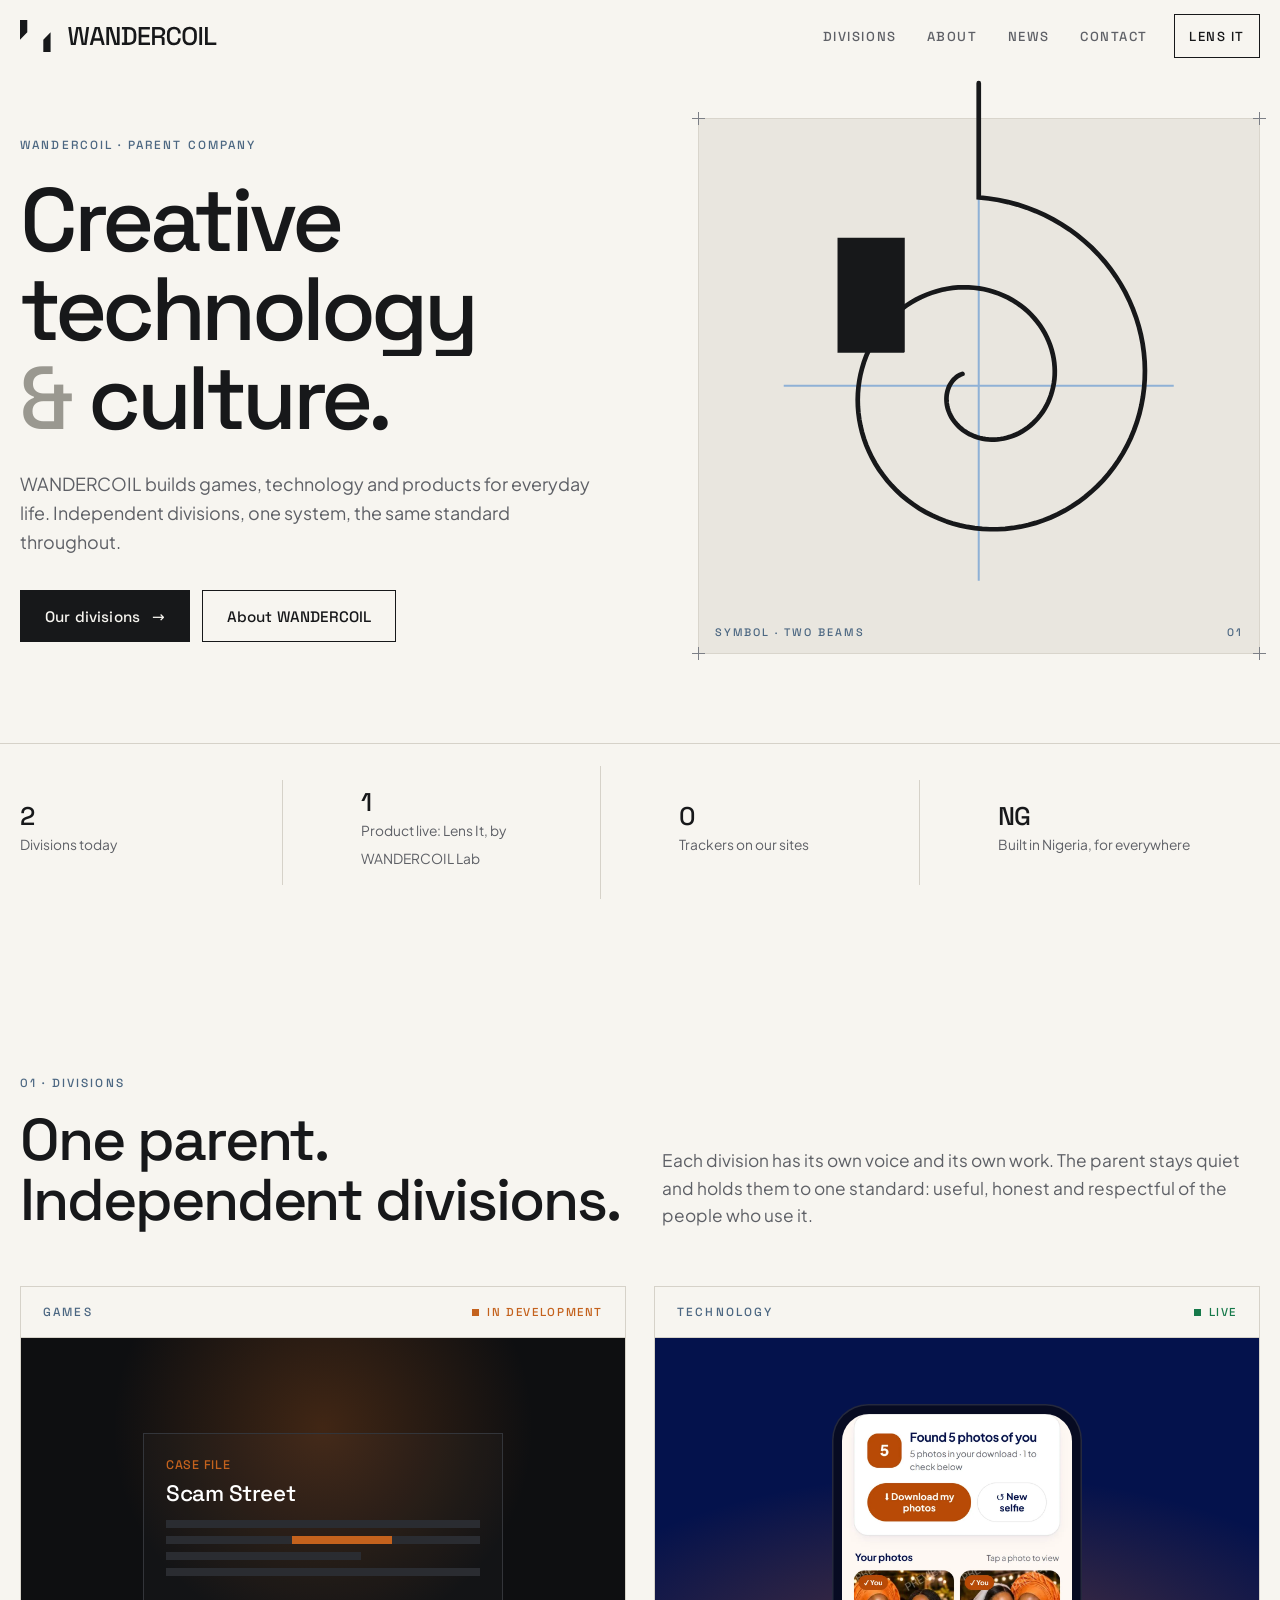
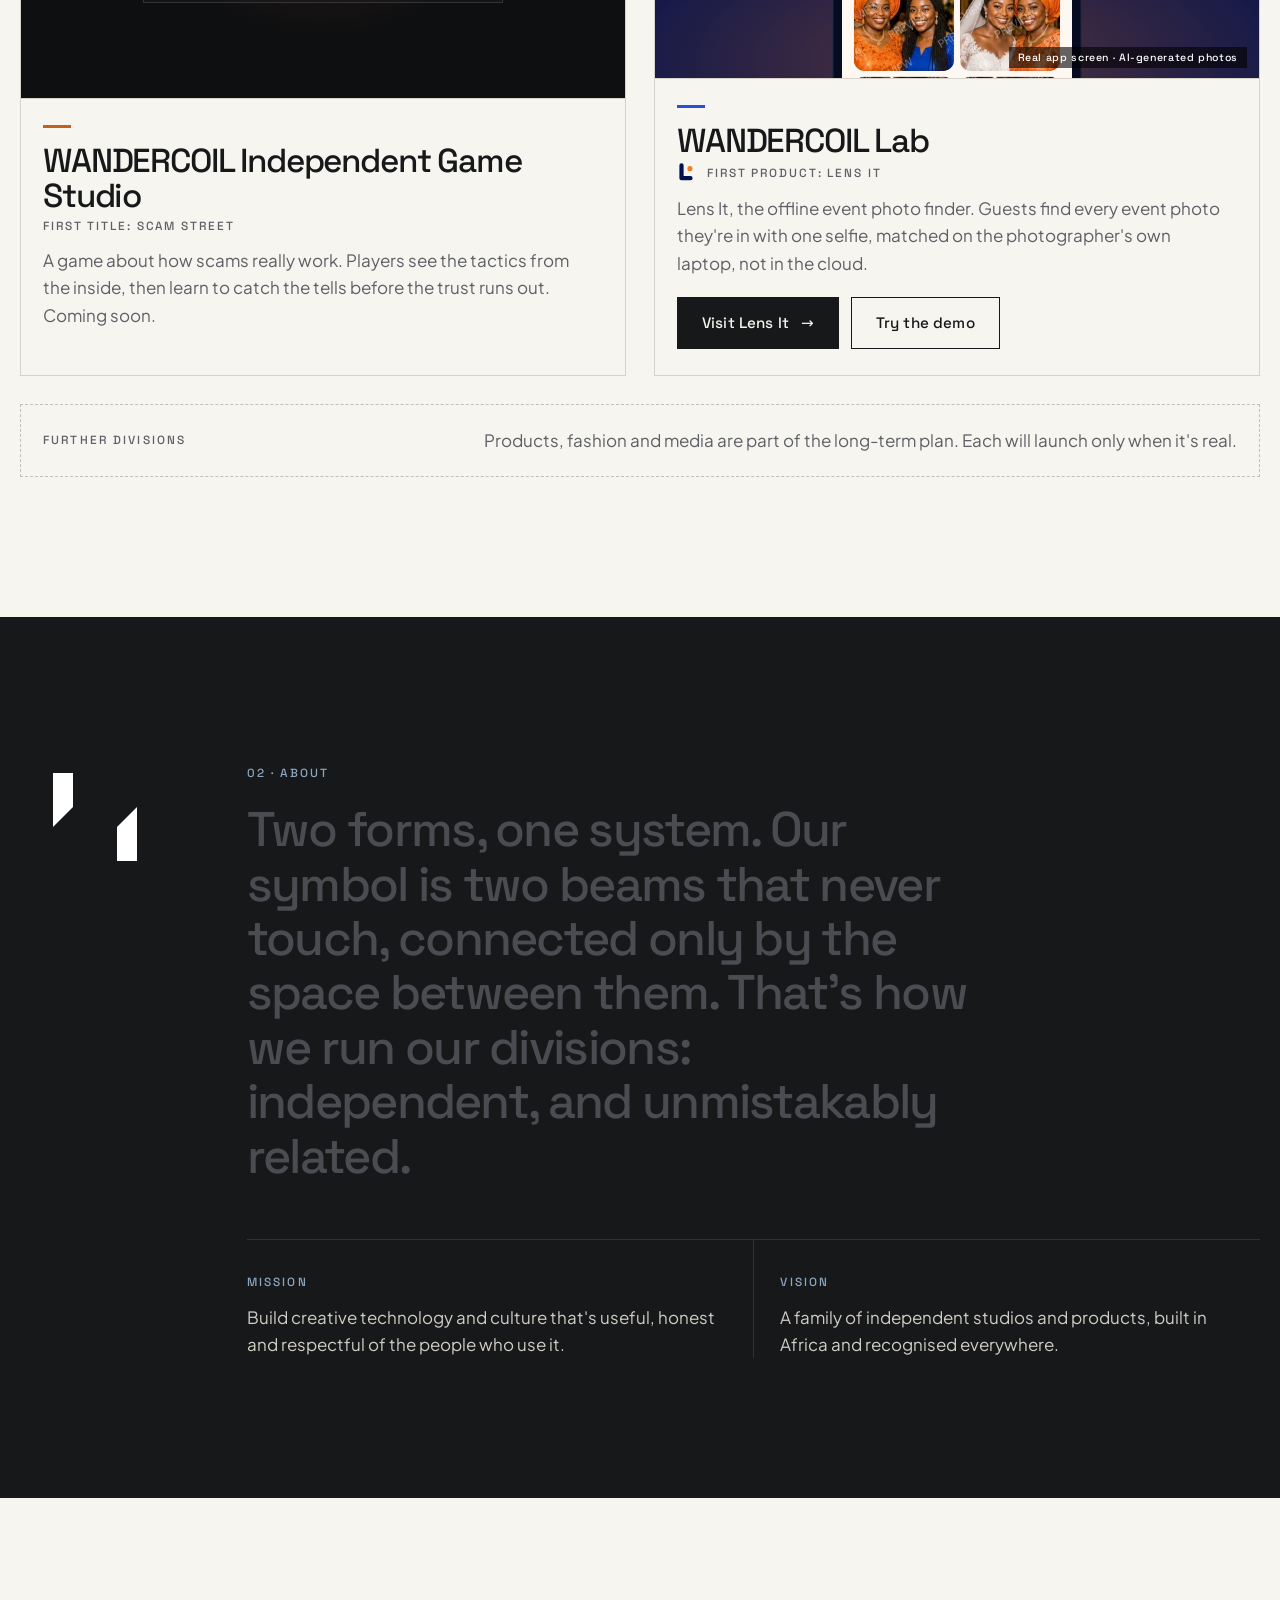
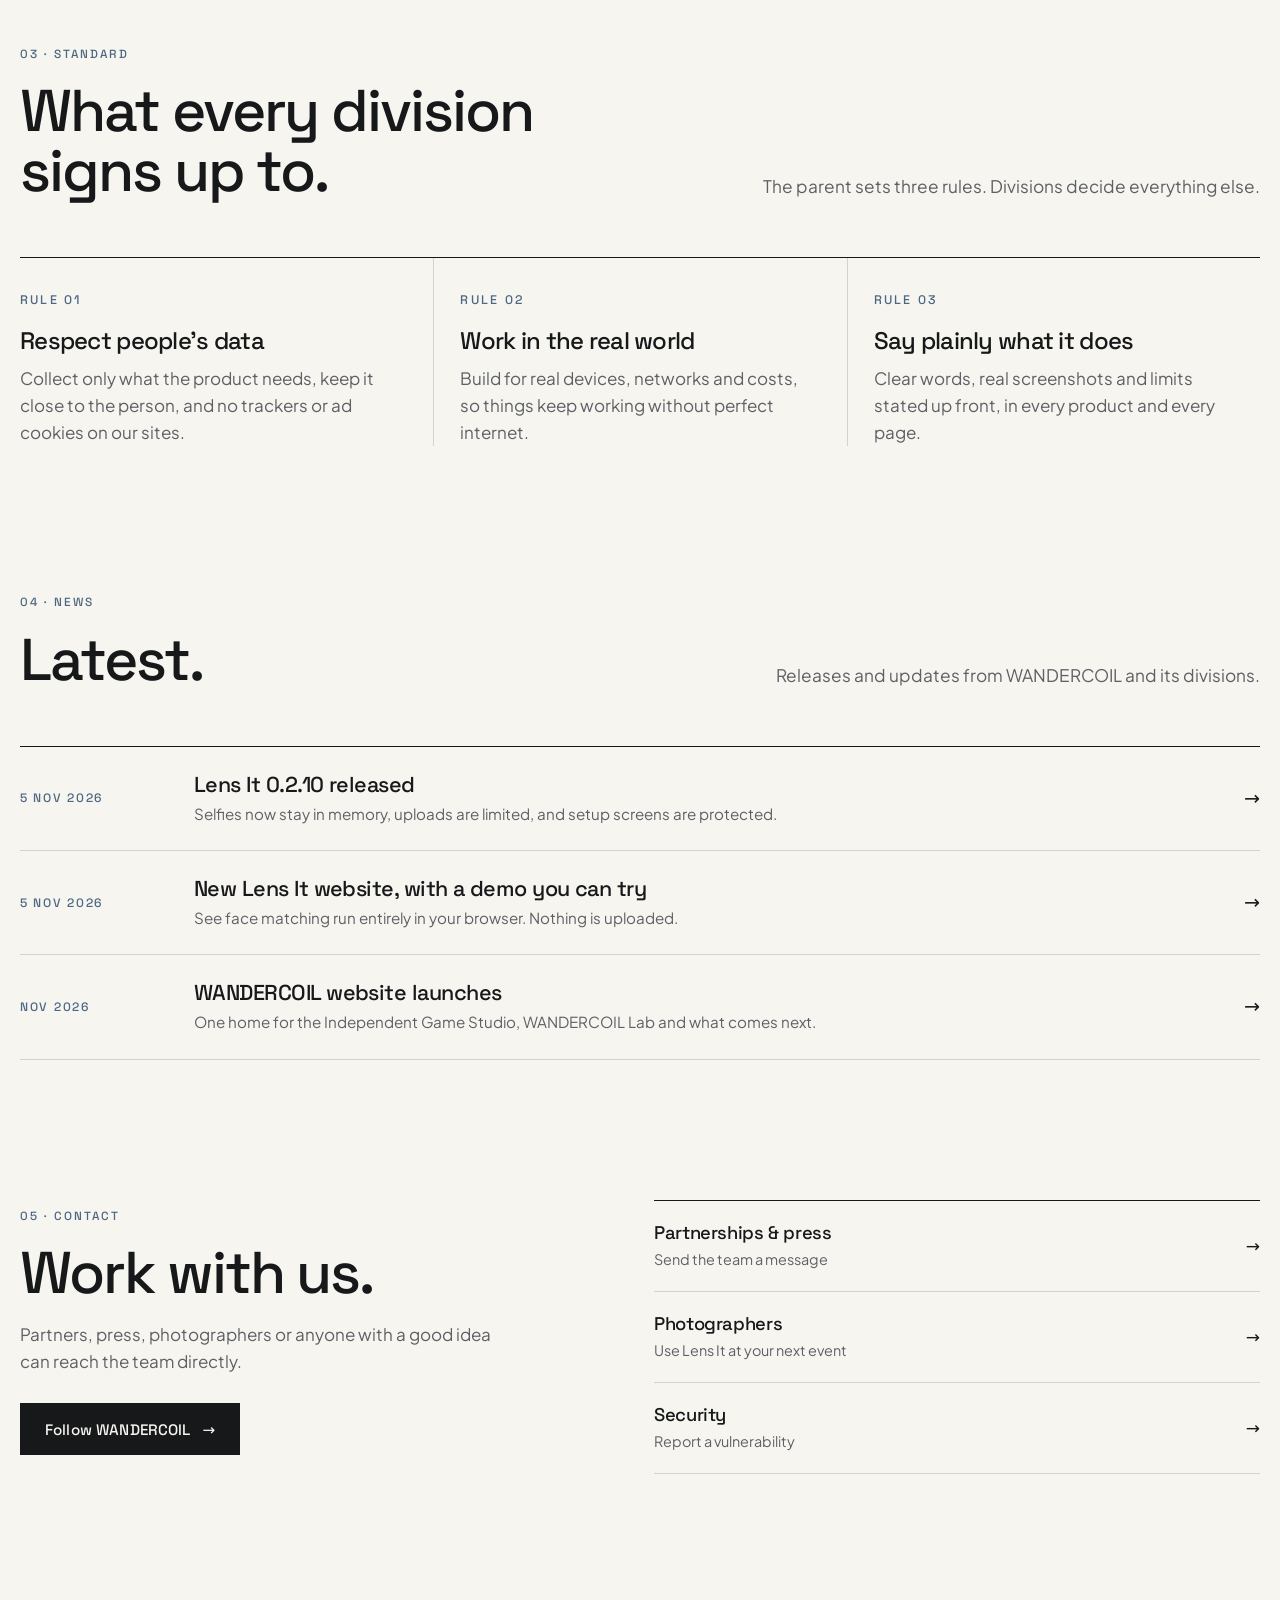
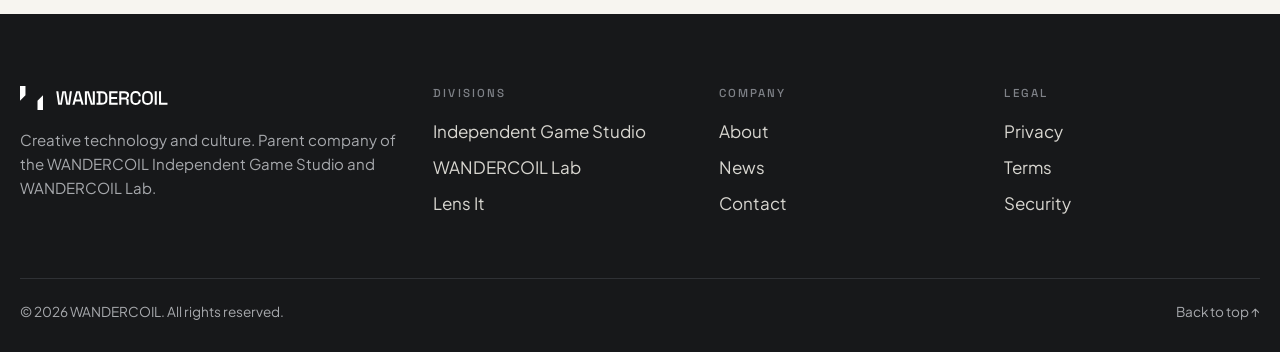
==== commit 060c6667: "Separate pages, links in new tabs, and a looping logo animation - Divisions, About, News and Contact" ====
--- a/index.html
+++ b/index.html
@@ -18,191 +18,7 @@
 <link rel="icon" href="assets/favicon.svg" type="image/svg+xml">
 <link rel="apple-touch-icon" href="assets/mark-180.png">
 <link rel="preload" href="assets/fonts/space-grotesk-var.woff2" as="font" type="font/woff2" crossorigin>
-<style>
-@font-face{font-family:"Space Grotesk";font-weight:300 700;font-display:swap;src:url(assets/fonts/space-grotesk-var.woff2) format("woff2")}
-@font-face{font-family:"Plus Jakarta Sans";font-weight:400 500;font-display:swap;src:url(assets/fonts/pjs-400.woff2) format("woff2")}
-@font-face{font-family:"Plus Jakarta Sans";font-weight:600 700;font-display:swap;src:url(assets/fonts/pjs-700.woff2) format("woff2")}
-
-:root{
-  --bone:#f7f5f0; --bone-2:#efece5; --plate:#e9e6df; --ink:#17181a; --ink-2:#2b2c2f; --grey:#5e6066; --rule:#d6d2c9; --guide:#8fb1d6; --slate:#4c6782;
-  --copper:#c4621d; --lens:#04124c;
-  --head:"Space Grotesk",system-ui,sans-serif; --body:"Plus Jakarta Sans",system-ui,sans-serif;
-  --ease:cubic-bezier(.22,1,.36,1);
-}
-*{box-sizing:border-box}
-html{scroll-behavior:smooth;-webkit-text-size-adjust:100%;overflow-x:clip}
-body{margin:0;background:var(--bone);color:var(--ink);font:400 17px/1.6 var(--body);-webkit-font-smoothing:antialiased}
-a{color:inherit}
-img,svg{display:block;max-width:100%}
-.wrap{width:min(1240px,100% - 40px);margin-inline:auto}
-.skip{position:absolute;left:-999px;top:12px;z-index:200;background:#fff;padding:10px 14px}.skip:focus{left:16px}
-:focus-visible{outline:2px solid var(--ink);outline-offset:3px}
-.label{font:500 .74rem/1.2 var(--head);letter-spacing:.18em;text-transform:uppercase;color:var(--slate)}
-.on-ink .label{color:#8ea7c0}
-h2{font:500 clamp(2.2rem,4.6vw,4rem)/1.02 var(--head);letter-spacing:-.035em;margin:16px 0 0}
-.btn{display:inline-flex;align-items:center;justify-content:center;gap:12px;min-height:52px;padding:0 24px;font:500 .95rem var(--head);letter-spacing:.01em;text-decoration:none;border:1px solid var(--ink);transition:background .25s,color .25s}
-.btn .arr{transition:transform .3s var(--ease)}.btn:hover .arr{transform:translateX(4px)}
-.btn.fill{background:var(--ink);color:var(--bone)}.btn.fill:hover{background:var(--ink-2)}
-.btn.line:hover{background:var(--ink);color:var(--bone)}
-.on-ink .btn{border-color:var(--bone)}.on-ink .btn.fill{background:var(--bone);color:var(--ink)}.on-ink .btn.line{color:var(--bone)}.on-ink .btn.line:hover{background:var(--bone);color:var(--ink)}
-.actions{display:flex;flex-wrap:wrap;gap:12px}
-
-/* registration marks, as in the identity document */
-.reg{position:relative}
-.reg::before,.reg::after,.reg > .r1,.reg > .r2{content:"";position:absolute;width:13px;height:13px;pointer-events:none;
-  background:linear-gradient(currentColor,currentColor) center/1px 100% no-repeat,linear-gradient(currentColor,currentColor) center/100% 1px no-repeat;color:#7c7f86}
-.reg::before{left:-7px;top:-7px}.reg::after{right:-7px;top:-7px}.reg > .r1{left:-7px;bottom:-7px}.reg > .r2{right:-7px;bottom:-7px}
-
-/* header */
-.top{position:fixed;inset:0 0 auto;z-index:50;background:rgba(247,245,240,.86);backdrop-filter:blur(14px);-webkit-backdrop-filter:blur(14px);border-bottom:1px solid transparent;transition:border-color .3s}
-.top.lined{border-color:var(--rule)}
-.top .wrap{display:flex;align-items:center;justify-content:space-between;height:72px;gap:16px}
-.brand img{height:32px;width:auto}
-.menu{display:flex;align-items:center;gap:2px;list-style:none;margin:0;padding:0}
-.menu a{display:inline-flex;align-items:center;min-height:44px;padding:0 14px;text-decoration:none;font:500 .82rem var(--head);letter-spacing:.12em;text-transform:uppercase;color:var(--grey);transition:color .2s}
-.menu a:hover{color:var(--ink)}
-.menu .cta{border:1px solid var(--ink);color:var(--ink);margin-left:10px}
-.menu .cta:hover{background:var(--ink);color:var(--bone)}
-@media (max-width:820px){.menu li.opt{display:none}.brand img{height:32px}}
-
-/* hero */
-.hero{min-height:100svh;display:flex;flex-direction:column;justify-content:center;padding:118px 0 0}
-.hero .wrap{display:grid;grid-template-columns:minmax(0,1.05fr) minmax(0,.95fr);gap:56px;align-items:center}
-h1{font:500 clamp(3rem,7vw,6.6rem)/.95 var(--head);letter-spacing:-.05em;margin:22px 0 26px}
-h1 .row{display:block;overflow:hidden;padding-bottom:.04em}
-h1 .row > span{display:inline-block;transform:translateY(105%);animation:rise 1s var(--ease) forwards}
-h1 .row:nth-child(2) > span{animation-delay:.08s}h1 .row:nth-child(3) > span{animation-delay:.16s}
-h1 .quiet{color:#9a9890}
-@keyframes rise{to{transform:none}}
-.hero .lead{font-size:clamp(1.05rem,1.4vw,1.2rem);color:var(--grey);max-width:44ch;margin:0 0 34px;opacity:0;animation:fade .9s .45s var(--ease) forwards}
-.hero .actions{opacity:0;animation:fade .9s .6s var(--ease) forwards}
-@keyframes fade{from{opacity:0;transform:translateY(12px)}to{opacity:1;transform:none}}
-.plate{background:var(--plate);aspect-ratio:1.05;display:grid;place-items:center;border:1px solid #d9d5cc}
-.plate svg{width:72%;height:auto;overflow:visible}
-.guide{stroke:var(--guide);stroke-width:.6;fill:none}
-.trace{stroke:var(--ink);stroke-width:1.4;fill:none;stroke-linecap:round}
-.beam{fill:var(--ink)}
-.plate .cap{position:absolute;left:16px;bottom:14px;font:500 .68rem var(--head);letter-spacing:.18em;text-transform:uppercase;color:var(--slate)}
-.plate .cap.r{left:auto;right:16px}
-.facts{margin-top:clamp(48px,7vw,96px);border-top:1px solid var(--rule)}
-.facts .wrap{display:grid;grid-template-columns:repeat(4,1fr)}
-.facts div{padding:22px 22px 28px 0;border-right:1px solid var(--rule)}
-.facts div + div{padding-left:22px}.facts div:last-child{border-right:0}
-.facts b{display:block;font:500 1.6rem/1.1 var(--head);letter-spacing:-.03em}
-.facts span{font-size:.86rem;color:var(--grey)}
-@media (max-width:940px){
-  .hero{min-height:auto;padding-top:100px}
-  .hero .wrap{grid-template-columns:1fr;gap:34px}
-  .plate{order:-1;aspect-ratio:1.6}
-  .plate svg{width:42%}
-  .facts .wrap{grid-template-columns:1fr 1fr}
-  .facts div,.facts div + div{padding:18px 12px 18px 0;border-right:0;border-bottom:1px solid var(--rule)}
-  .facts div:nth-child(odd){border-right:1px solid var(--rule)}.facts div:nth-child(even){padding-left:16px}
-}
-
-/* sections */
-.pad{padding:clamp(88px,11vw,140px) 0}
-.head{display:grid;grid-template-columns:1fr 1fr;gap:40px;align-items:end;margin-bottom:56px}
-.head p{color:var(--grey);font-size:1.08rem;margin:0;max-width:46ch;justify-self:end}
-.on-ink .head p{color:#a7a9ad}
-@media (max-width:860px){.head{grid-template-columns:1fr;gap:14px;margin-bottom:36px}.head p{justify-self:start}}
-
-/* divisions */
-.divs{display:grid;grid-template-columns:1fr 1fr;gap:28px}
-.div{display:flex;flex-direction:column;min-height:620px;border:1px solid var(--rule);background:var(--bone)}
-.div .meta{display:flex;justify-content:space-between;align-items:center;gap:12px;flex-wrap:wrap;padding:18px 22px;border-bottom:1px solid var(--rule)}
-.stat{display:inline-flex;align-items:center;gap:8px;font:500 .72rem var(--head);letter-spacing:.14em;text-transform:uppercase}
-.stat::before{content:"";width:7px;height:7px;background:currentColor}
-.stat.live{color:#16794a}.stat.dev{color:var(--copper)}
-.div .art{flex:1;display:grid;place-items:center;position:relative;overflow:hidden;min-height:300px}
-.div .info{padding:26px 22px 26px;border-top:1px solid var(--rule)}
-.div h3{font:500 clamp(1.8rem,2.6vw,2.4rem)/1.05 var(--head);letter-spacing:-.035em;margin:0 0 4px}
-.div .sub{font:500 .74rem var(--head);letter-spacing:.16em;text-transform:uppercase;color:var(--grey);margin:0 0 14px}
-.div p{margin:0 0 20px;color:var(--grey);max-width:46ch}
-.accent{width:28px;height:3px;margin-bottom:16px}
-/* games: copper accent, interrogation-noir art */
-.games .art{background:#0e0f11;color:#e9e6df}
-.games .art .spot{position:absolute;width:420px;height:420px;border-radius:50%;background:radial-gradient(closest-side,rgba(196,98,29,.28),transparent);top:-120px;left:50%;translate:-50% 0}
-.casefile{position:relative;width:min(78%,360px);border:1px solid #33353a;padding:22px 22px 18px;font:500 .78rem/1.5 var(--head);letter-spacing:.06em;color:#bdb9b0;background:rgba(255,255,255,.02)}
-.casefile b{display:block;font:500 1.4rem/1.15 var(--head);letter-spacing:-.02em;color:#fff;margin:6px 0 14px;text-transform:none}
-.casefile .ln{height:8px;background:#2a2c31;margin:8px 0}.casefile .ln.s{width:62%}.casefile .ln.flag{background:linear-gradient(90deg,#2a2c31 0 40%,var(--copper) 40% 72%,#2a2c31 72%)}
-.casefile .k{color:var(--copper)}
-/* technology: Lens It in its own colours */
-.tech .art{background:var(--lens)}
-.tech .art .glow{position:absolute;inset:auto -20% -50% -20%;height:110%;background:radial-gradient(closest-side,rgba(248,122,27,.32),transparent)}
-.phone{position:relative;align-self:end;width:min(250px,64%);border-radius:36px 36px 0 0;padding:10px 10px 0;background:#070b22;box-shadow:inset 0 0 0 1.5px rgba(255,255,255,.12);height:300px;overflow:hidden;margin-top:40px;transform:translateY(var(--lift,26px));transition:transform .1s linear}
-.phone img{width:100%;height:auto;border-radius:27px 27px 0 0}
-.tech small{position:absolute;right:12px;bottom:10px;font:500 .66rem var(--head);letter-spacing:.06em;color:#fff;background:rgba(0,0,0,.6);padding:4px 9px}
-.lensname{display:flex;align-items:center;gap:12px}
-.lensname svg{width:30px;height:30px}
-.more{margin-top:28px;border:1px dashed #c4bfb4;padding:22px;display:flex;flex-wrap:wrap;justify-content:space-between;align-items:center;gap:12px}
-.more p{margin:0;color:var(--grey)}
-.more .label{color:var(--grey)}
-@media (max-width:900px){.divs{grid-template-columns:1fr}.div{min-height:0}.div .art{min-height:280px}}
-
-/* statement */
-.ink{background:var(--ink);color:var(--bone)}
-.statement{display:grid;grid-template-columns:auto 1fr;gap:clamp(30px,6vw,90px);align-items:start}
-.statement .bigmark{width:clamp(80px,12vw,150px)}
-.statement p.big{font:500 clamp(1.9rem,3.8vw,3.3rem)/1.12 var(--head);letter-spacing:-.035em;margin:18px 0 0;max-width:24ch}
-.statement .w{color:#4a4c51;transition:color .35s}.statement .w.on{color:var(--bone)}
-.mv{display:grid;grid-template-columns:1fr 1fr;gap:0;margin-top:56px;border-top:1px solid #2f3135}
-.mv div{padding:26px 26px 0 0}.mv div + div{padding-left:26px;border-left:1px solid #2f3135}
-.mv p{margin:10px 0 0;color:#cfccc5;font-size:1.06rem}
-@media (max-width:760px){.statement{grid-template-columns:1fr}.mv{grid-template-columns:1fr}.mv div + div{padding-left:0;border-left:0;border-top:1px solid #2f3135;margin-top:22px}}
-
-/* approach */
-.rules{list-style:none;margin:0;padding:0;display:grid;grid-template-columns:repeat(3,1fr);border-top:1px solid var(--ink)}
-.rule{padding:26px 26px 0 0}.rule + .rule{padding-left:26px;border-left:1px solid var(--rule)}
-.rule .n{font:500 .78rem var(--head);letter-spacing:.18em;color:var(--slate)}
-.rule h3{font:500 1.5rem/1.15 var(--head);letter-spacing:-.03em;margin:16px 0 10px}
-.rule p{margin:0;color:var(--grey)}
-@media (max-width:860px){.rules{grid-template-columns:1fr}.rule,.rule + .rule{padding:24px 0;border-left:0;border-bottom:1px solid var(--rule)}}
-
-/* news */
-.news{border-top:1px solid var(--ink)}
-.item{display:grid;grid-template-columns:150px 1fr auto;gap:24px;align-items:center;padding:24px 0;border-bottom:1px solid var(--rule);text-decoration:none}
-.item time{font:500 .76rem var(--head);letter-spacing:.14em;text-transform:uppercase;color:var(--slate)}
-.item h3{margin:0;font:500 1.35rem/1.25 var(--head);letter-spacing:-.025em}
-.item p{margin:4px 0 0;color:var(--grey);font-size:.95rem}
-.item .go{font:500 1.2rem var(--head);transition:transform .3s var(--ease)}
-.item:hover .go{transform:translateX(6px)}
-.item:hover h3{text-decoration:underline;text-underline-offset:4px;text-decoration-thickness:1px}
-@media (max-width:700px){.item{grid-template-columns:1fr auto;gap:6px 16px}.item time{grid-column:1/-1}}
-
-/* contact */
-.contact{display:grid;grid-template-columns:1fr 1fr;gap:28px;align-items:start}
-.contact p{color:var(--grey);margin:18px 0 28px;max-width:40ch}
-.routes{border-top:1px solid var(--ink)}
-.routes a{display:grid;grid-template-columns:1fr auto;gap:4px 16px;padding:20px 0;border-bottom:1px solid var(--rule);text-decoration:none;align-items:center}
-.routes b{font:500 1.15rem var(--head);letter-spacing:-.02em}
-.routes span{font-size:.9rem;color:var(--grey);grid-column:1}
-.routes i{font-style:normal;grid-row:1/3;grid-column:2;transition:transform .3s var(--ease)}
-.routes a:hover i{transform:translateX(6px)}
-@media (max-width:860px){.contact{grid-template-columns:1fr}}
-
-/* footer */
-footer{background:var(--ink);color:#a7a9ad;padding:72px 0 30px}
-.fgrid{display:grid;grid-template-columns:1.5fr repeat(3,1fr);gap:30px;padding-bottom:56px}
-.fgrid img{height:24px;width:auto}
-.fgrid .about p{margin:18px 0 0;max-width:36ch;font-size:.94rem}
-.fgrid h4{margin:0 0 14px;font:500 .72rem var(--head);letter-spacing:.18em;text-transform:uppercase;color:#7f8288}
-.fgrid ul{list-style:none;margin:0;padding:0}
-.fgrid a{text-decoration:none;color:#d8d6d0;display:inline-flex;min-height:36px;align-items:center}.fgrid a:hover{color:#fff}
-.legal{display:flex;flex-wrap:wrap;justify-content:space-between;gap:12px;border-top:1px solid #2f3135;padding-top:22px;font-size:.85rem}
-.legal a{text-decoration:none}
-@media (max-width:820px){.fgrid{grid-template-columns:1fr 1fr}.fgrid .about{grid-column:1/-1}}
-
-/* reveal */
-.js .rv{opacity:0;transform:translateY(26px);transition:opacity .9s var(--ease),transform .9s var(--ease)}
-.js .rv.in{opacity:1;transform:none}
-.js .rv.d1{transition-delay:.08s}.js .rv.d2{transition-delay:.16s}
-@media (prefers-reduced-motion:reduce){
-  *,*::before,*::after{animation:none!important;transition:none!important;scroll-behavior:auto!important}
-  h1 .row > span{transform:none}.hero .lead,.hero .actions{opacity:1}
-  .js .rv{opacity:1;transform:none}.phone{transform:none}
-}
-</style>
+<link rel="stylesheet" href="assets/site.css">
 <script>document.documentElement.classList.add('js')</script>
 </head>
 <body>
@@ -213,11 +29,11 @@
     <a class="brand" href="./" aria-label="WANDERCOIL home"><img src="assets/logo.svg" alt="WANDERCOIL" width="495" height="81"></a>
     <nav aria-label="Main">
       <ul class="menu">
-        <li class="opt"><a href="#divisions">Divisions</a></li>
-        <li class="opt"><a href="#about">About</a></li>
-        <li class="opt"><a href="#news">News</a></li>
-        <li class="opt"><a href="#contact">Contact</a></li>
-        <li><a class="cta" href="lensit/">Lens It</a></li>
+        <li class="opt"><a href="divisions.html" target="_blank" rel="noopener">Divisions</a></li>
+        <li class="opt"><a href="about.html" target="_blank" rel="noopener">About</a></li>
+        <li class="opt"><a href="news.html" target="_blank" rel="noopener">News</a></li>
+        <li class="opt"><a href="contact.html" target="_blank" rel="noopener">Contact</a></li>
+        <li><a class="cta" href="lensit/" target="_blank" rel="noopener">Lens It</a></li>
       </ul>
     </nav>
   </div>
@@ -231,8 +47,8 @@
         <h1 id="h1"><span class="row"><span>Creative</span></span><span class="row"><span>technology</span></span><span class="row"><span><span class="quiet">&amp;</span> culture.</span></span></h1>
         <p class="lead">WANDERCOIL builds games, technology and products for everyday life. Independent divisions, one system, the same standard throughout.</p>
         <div class="actions">
-          <a class="btn fill" href="#divisions">Our divisions <span class="arr" aria-hidden="true">→</span></a>
-          <a class="btn line" href="#about">About WANDERCOIL</a>
+          <a class="btn fill" href="divisions.html" target="_blank" rel="noopener">Our divisions <span class="arr" aria-hidden="true">→</span></a>
+          <a class="btn line" href="about.html" target="_blank" rel="noopener">About WANDERCOIL</a>
         </div>
       </div>
       <div class="plate reg" aria-hidden="true"><i class="r1"></i><i class="r2"></i>
@@ -289,7 +105,7 @@
             <h3 id="tech-h">WANDERCOIL Lab</h3>
             <p class="sub lensname"><svg viewBox="0 0 64 64" aria-hidden="true" style="width:18px;height:18px"><path d="M16 8V54H48" fill="none" stroke="#04124c" stroke-width="15" stroke-linecap="round" stroke-linejoin="round"/><circle cx="46" cy="20" r="9" fill="#f87a1b"/></svg>First product: Lens It</p>
             <p>Lens It, the offline event photo finder. Guests find every event photo they're in with one selfie, matched on the photographer's own laptop, not in the cloud.</p>
-            <div class="actions"><a class="btn fill" href="lensit/">Visit Lens It <span class="arr" aria-hidden="true">→</span></a><a class="btn line" href="lensit/try.html">Try the demo</a></div>
+            <div class="actions"><a class="btn fill" href="lensit/" target="_blank" rel="noopener">Visit Lens It <span class="arr" aria-hidden="true">→</span></a><a class="btn line" href="lensit/try.html" target="_blank" rel="noopener">Try the demo</a></div>
           </div>
         </article>
       </div>
@@ -335,9 +151,9 @@
         <p class="rv d1">Releases and updates from WANDERCOIL and its divisions.</p>
       </div>
       <div class="news">
-        <a class="item rv" href="https://github.com/Wandercoil/wandercoil.github.io/releases/latest"><time datetime="2026-11-05">5 Nov 2026</time><div><h3>Lens It 0.2.10 released</h3><p>Selfies now stay in memory, uploads are limited, and setup screens are protected.</p></div><span class="go" aria-hidden="true">→</span></a>
-        <a class="item rv" href="lensit/try.html"><time datetime="2026-11-05">5 Nov 2026</time><div><h3>New Lens It website, with a demo you can try</h3><p>See face matching run entirely in your browser. Nothing is uploaded.</p></div><span class="go" aria-hidden="true">→</span></a>
-        <a class="item rv" href="#divisions"><time datetime="2026-11">Nov 2026</time><div><h3>WANDERCOIL website launches</h3><p>One home for the Independent Game Studio, WANDERCOIL Lab and what comes next.</p></div><span class="go" aria-hidden="true">→</span></a>
+        <a class="item rv" href="https://github.com/Wandercoil/wandercoil.github.io/releases/latest" target="_blank" rel="noopener"><time datetime="2026-11-05">5 Nov 2026</time><div><h3>Lens It 0.2.10 released</h3><p>Selfies now stay in memory, uploads are limited, and setup screens are protected.</p></div><span class="go" aria-hidden="true">→</span></a>
+        <a class="item rv" href="lensit/try.html" target="_blank" rel="noopener"><time datetime="2026-11-05">5 Nov 2026</time><div><h3>New Lens It website, with a demo you can try</h3><p>See face matching run entirely in your browser. Nothing is uploaded.</p></div><span class="go" aria-hidden="true">→</span></a>
+        <a class="item rv" href="divisions.html" target="_blank" rel="noopener"><time datetime="2026-11">Nov 2026</time><div><h3>WANDERCOIL website launches</h3><p>One home for the Independent Game Studio, WANDERCOIL Lab and what comes next.</p></div><span class="go" aria-hidden="true">→</span></a>
       </div>
     </div>
   </section>
@@ -348,12 +164,12 @@
         <span class="label">05 · Contact</span>
         <h2 id="contact-h">Work with us.</h2>
         <p>Partners, press, photographers or anyone with a good idea can reach the team directly.</p>
-        <a class="btn fill" href="https://github.com/Wandercoil">Follow WANDERCOIL <span class="arr" aria-hidden="true">→</span></a>
+        <a class="btn fill" href="https://github.com/Wandercoil" target="_blank" rel="noopener">Follow WANDERCOIL <span class="arr" aria-hidden="true">→</span></a>
       </div>
       <div class="routes rv d1">
-        <a href="https://github.com/Wandercoil/wandercoil.github.io/issues/new/choose"><b>Partnerships &amp; press</b><span>Send the team a message</span><i aria-hidden="true">→</i></a>
-        <a href="lensit/"><b>Photographers</b><span>Use Lens It at your next event</span><i aria-hidden="true">→</i></a>
-        <a href="https://github.com/Wandercoil/wandercoil.github.io/blob/main/SECURITY.md"><b>Security</b><span>Report a vulnerability</span><i aria-hidden="true">→</i></a>
+        <a href="https://github.com/Wandercoil/wandercoil.github.io/issues/new/choose" target="_blank" rel="noopener"><b>Partnerships &amp; press</b><span>Send the team a message</span><i aria-hidden="true">→</i></a>
+        <a href="lensit/" target="_blank" rel="noopener"><b>Photographers</b><span>Use Lens It at your next event</span><i aria-hidden="true">→</i></a>
+        <a href="https://github.com/Wandercoil/wandercoil.github.io/blob/main/SECURITY.md" target="_blank" rel="noopener"><b>Security</b><span>Report a vulnerability</span><i aria-hidden="true">→</i></a>
       </div>
     </div>
   </section>
@@ -363,63 +179,14 @@
   <div class="wrap">
     <div class="fgrid">
       <div class="about"><img src="assets/logo-white.svg" alt="WANDERCOIL" width="495" height="81" loading="lazy"><p>Creative technology and culture. Parent company of the WANDERCOIL Independent Game Studio and WANDERCOIL Lab.</p></div>
-      <div><h4>Divisions</h4><ul><li><a href="#divisions">Independent Game Studio</a></li><li><a href="#divisions">WANDERCOIL Lab</a></li><li><a href="lensit/">Lens It</a></li></ul></div>
-      <div><h4>Company</h4><ul><li><a href="#about">About</a></li><li><a href="#news">News</a></li><li><a href="#contact">Contact</a></li></ul></div>
-      <div><h4>Legal</h4><ul><li><a href="lensit/privacy.html">Privacy</a></li><li><a href="lensit/terms.html">Terms</a></li><li><a href="https://github.com/Wandercoil/wandercoil.github.io/blob/main/SECURITY.md">Security</a></li></ul></div>
+      <div><h4>Divisions</h4><ul><li><a href="divisions.html" target="_blank" rel="noopener">Independent Game Studio</a></li><li><a href="divisions.html" target="_blank" rel="noopener">WANDERCOIL Lab</a></li><li><a href="lensit/" target="_blank" rel="noopener">Lens It</a></li></ul></div>
+      <div><h4>Company</h4><ul><li><a href="about.html" target="_blank" rel="noopener">About</a></li><li><a href="news.html" target="_blank" rel="noopener">News</a></li><li><a href="contact.html" target="_blank" rel="noopener">Contact</a></li></ul></div>
+      <div><h4>Legal</h4><ul><li><a href="lensit/privacy.html" target="_blank" rel="noopener">Privacy</a></li><li><a href="lensit/terms.html" target="_blank" rel="noopener">Terms</a></li><li><a href="https://github.com/Wandercoil/wandercoil.github.io/blob/main/SECURITY.md" target="_blank" rel="noopener">Security</a></li></ul></div>
     </div>
     <div class="legal"><span>© 2026 WANDERCOIL. All rights reserved.</span><a href="#top">Back to top ↑</a></div>
   </div>
 </footer>
 
-<script>
-(() => {
-  const still = matchMedia('(prefers-reduced-motion: reduce)').matches;
-  // Logo reveal from the brand guide: a line travels in and coils toward the centre, then the two beams
-  // are drawn in from the space it leaves. No rotation, no shadow, and the two forms never join.
-  const trace = document.getElementById('trace'), c1 = document.getElementById('c1r'), c2 = document.getElementById('c2r');
-  const pts = [];
-  for (let k = 0, n = 220, turns = 1.85; k <= n; k++) {
-    const t = k / n, a = -Math.PI / 2 + t * turns * 2 * Math.PI, r = 56 - 50 * t;
-    pts.push((60 + r * Math.cos(a)).toFixed(2) + ',' + (60 + r * Math.sin(a)).toFixed(2));
-  }
-  trace.setAttribute('d', 'M60,-30 L' + pts.join(' L'));
-  if (still) { c1.setAttribute('height', 120); c2.setAttribute('y', 0); c2.setAttribute('height', 120); trace.style.opacity = 0; }
-  else {
-    const L = trace.getTotalLength();
-    trace.style.strokeDasharray = L;
-    trace.animate([{strokeDashoffset: L}, {strokeDashoffset: 0}], {duration: 1500, delay: 200, easing: 'cubic-bezier(.65,0,.35,1)', fill: 'both'});
-    trace.animate([{opacity: 1}, {opacity: 0}], {duration: 700, delay: 1700, easing: 'ease-out', fill: 'both'});
-    const t0 = performance.now() + 1650, ease = t => 1 - Math.pow(1 - t, 3);
-    (function draw(now) {
-      const a = Math.min(1, Math.max(0, (now - t0) / 700)), b = Math.min(1, Math.max(0, (now - t0 - 250) / 700));
-      c1.setAttribute('height', (120 * ease(a)).toFixed(1));
-      c2.setAttribute('y', (120 - 120 * ease(b)).toFixed(1)); c2.setAttribute('height', (120 * ease(b)).toFixed(1));
-      if (b < 1) requestAnimationFrame(draw);
-    })(performance.now());
-  }
-
-  const st = document.getElementById('statement');
-  st.innerHTML = st.textContent.trim().split(/\s+/).map(w => `<span class="w">${w}</span>`).join(' ');
-  const words = [...st.querySelectorAll('.w')];
-  const fill = () => { const r = st.getBoundingClientRect(); return Math.min(1, Math.max(0, (innerHeight * 0.85 - r.top) / (r.height + innerHeight * 0.3))); };
-  if (still) words.forEach(w => w.classList.add('on'));
-
-  const top = document.getElementById('top'), phone = document.getElementById('phone');
-  let ticking = false;
-  function onScroll() {
-    ticking = false;
-    top.classList.toggle('lined', scrollY > 10);
-    if (still) return;
-    const r = phone.getBoundingClientRect(), p = Math.min(1, Math.max(0, 1.1 - r.top / innerHeight));
-    phone.style.setProperty('--lift', (26 - p * 26).toFixed(1) + 'px');
-    const n = Math.round(fill() * words.length);
-    words.forEach((w, i) => w.classList.toggle('on', i < n));
-  }
-  addEventListener('scroll', () => { if (!ticking) { ticking = true; requestAnimationFrame(onScroll); } }, {passive: true});
-  const io = new IntersectionObserver(es => es.forEach(e => { if (e.isIntersecting) { e.target.classList.add('in'); io.unobserve(e.target); } }), {rootMargin: '0px 0px -8% 0px'});
-  document.querySelectorAll('.rv').forEach(el => io.observe(el));
-  onScroll();
-})();
-</script>
+<script src="assets/site.js" defer></script>
 </body>
 </html>
--- a/assets/site.css
+++ b/assets/site.css
@@ -0,0 +1,185 @@
+@font-face{font-family:"Space Grotesk";font-weight:300 700;font-display:swap;src:url(fonts/space-grotesk-var.woff2) format("woff2")}
+@font-face{font-family:"Plus Jakarta Sans";font-weight:400 500;font-display:swap;src:url(fonts/pjs-400.woff2) format("woff2")}
+@font-face{font-family:"Plus Jakarta Sans";font-weight:600 700;font-display:swap;src:url(fonts/pjs-700.woff2) format("woff2")}
+
+:root{
+  --bone:#f7f5f0; --bone-2:#efece5; --plate:#e9e6df; --ink:#17181a; --ink-2:#2b2c2f; --grey:#5e6066; --rule:#d6d2c9; --guide:#8fb1d6; --slate:#4c6782;
+  --copper:#c4621d; --lens:#04124c;
+  --head:"Space Grotesk",system-ui,sans-serif; --body:"Plus Jakarta Sans",system-ui,sans-serif;
+  --ease:cubic-bezier(.22,1,.36,1);
+}
+*{box-sizing:border-box}
+html{scroll-behavior:smooth;-webkit-text-size-adjust:100%;overflow-x:clip}
+body{margin:0;background:var(--bone);color:var(--ink);font:400 17px/1.6 var(--body);-webkit-font-smoothing:antialiased}
+a{color:inherit}
+img,svg{display:block;max-width:100%}
+.wrap{width:min(1240px,100% - 40px);margin-inline:auto}
+.skip{position:absolute;left:-999px;top:12px;z-index:200;background:#fff;padding:10px 14px}.skip:focus{left:16px}
+:focus-visible{outline:2px solid var(--ink);outline-offset:3px}
+.label{font:500 .74rem/1.2 var(--head);letter-spacing:.18em;text-transform:uppercase;color:var(--slate)}
+.on-ink .label{color:#8ea7c0}
+h2{font:500 clamp(2.2rem,4.6vw,4rem)/1.02 var(--head);letter-spacing:-.035em;margin:16px 0 0}
+.btn{display:inline-flex;align-items:center;justify-content:center;gap:12px;min-height:52px;padding:0 24px;font:500 .95rem var(--head);letter-spacing:.01em;text-decoration:none;border:1px solid var(--ink);transition:background .25s,color .25s}
+.btn .arr{transition:transform .3s var(--ease)}.btn:hover .arr{transform:translateX(4px)}
+.btn.fill{background:var(--ink);color:var(--bone)}.btn.fill:hover{background:var(--ink-2)}
+.btn.line:hover{background:var(--ink);color:var(--bone)}
+.on-ink .btn{border-color:var(--bone)}.on-ink .btn.fill{background:var(--bone);color:var(--ink)}.on-ink .btn.line{color:var(--bone)}.on-ink .btn.line:hover{background:var(--bone);color:var(--ink)}
+.actions{display:flex;flex-wrap:wrap;gap:12px}
+
+/* registration marks, as in the identity document */
+.reg{position:relative}
+.reg::before,.reg::after,.reg > .r1,.reg > .r2{content:"";position:absolute;width:13px;height:13px;pointer-events:none;
+  background:linear-gradient(currentColor,currentColor) center/1px 100% no-repeat,linear-gradient(currentColor,currentColor) center/100% 1px no-repeat;color:#7c7f86}
+.reg::before{left:-7px;top:-7px}.reg::after{right:-7px;top:-7px}.reg > .r1{left:-7px;bottom:-7px}.reg > .r2{right:-7px;bottom:-7px}
+
+/* header */
+.top{position:fixed;inset:0 0 auto;z-index:50;background:rgba(247,245,240,.86);backdrop-filter:blur(14px);-webkit-backdrop-filter:blur(14px);border-bottom:1px solid transparent;transition:border-color .3s}
+.top.lined{border-color:var(--rule)}
+.top .wrap{display:flex;align-items:center;justify-content:space-between;height:72px;gap:16px}
+.brand img{height:32px;width:auto}
+.menu{display:flex;align-items:center;gap:2px;list-style:none;margin:0;padding:0}
+.menu a{display:inline-flex;align-items:center;min-height:44px;padding:0 14px;text-decoration:none;font:500 .82rem var(--head);letter-spacing:.12em;text-transform:uppercase;color:var(--grey);transition:color .2s}
+.menu a:hover{color:var(--ink)}
+.menu .cta{border:1px solid var(--ink);color:var(--ink);margin-left:10px}
+.menu .cta:hover{background:var(--ink);color:var(--bone)}
+@media (max-width:820px){.menu li.opt{display:none}.brand img{height:32px}}
+
+/* hero */
+.hero{min-height:100svh;display:flex;flex-direction:column;justify-content:center;padding:118px 0 0}
+.hero .wrap{display:grid;grid-template-columns:minmax(0,1.05fr) minmax(0,.95fr);gap:56px;align-items:center}
+h1{font:500 clamp(3rem,7vw,6.6rem)/.95 var(--head);letter-spacing:-.05em;margin:22px 0 26px}
+h1 .row{display:block;overflow:hidden;padding-bottom:.04em}
+h1 .row > span{display:inline-block;transform:translateY(105%);animation:rise 1s var(--ease) forwards}
+h1 .row:nth-child(2) > span{animation-delay:.08s}h1 .row:nth-child(3) > span{animation-delay:.16s}
+h1 .quiet{color:#9a9890}
+@keyframes rise{to{transform:none}}
+.hero .lead{font-size:clamp(1.05rem,1.4vw,1.2rem);color:var(--grey);max-width:44ch;margin:0 0 34px;opacity:0;animation:fade .9s .45s var(--ease) forwards}
+.hero .actions{opacity:0;animation:fade .9s .6s var(--ease) forwards}
+@keyframes fade{from{opacity:0;transform:translateY(12px)}to{opacity:1;transform:none}}
+.plate{background:var(--plate);aspect-ratio:1.05;display:grid;place-items:center;border:1px solid #d9d5cc}
+.plate svg{width:72%;height:auto;overflow:visible}
+.guide{stroke:var(--guide);stroke-width:.6;fill:none}
+.trace{stroke:var(--ink);stroke-width:1.4;fill:none;stroke-linecap:round}
+.beam{fill:var(--ink)}
+.plate .cap{position:absolute;left:16px;bottom:14px;font:500 .68rem var(--head);letter-spacing:.18em;text-transform:uppercase;color:var(--slate)}
+.plate .cap.r{left:auto;right:16px}
+.facts{margin-top:clamp(48px,7vw,96px);border-top:1px solid var(--rule)}
+.facts .wrap{display:grid;grid-template-columns:repeat(4,1fr)}
+.facts div{padding:22px 22px 28px 0;border-right:1px solid var(--rule)}
+.facts div + div{padding-left:22px}.facts div:last-child{border-right:0}
+.facts b{display:block;font:500 1.6rem/1.1 var(--head);letter-spacing:-.03em}
+.facts span{font-size:.86rem;color:var(--grey)}
+@media (max-width:940px){
+  .hero{min-height:auto;padding-top:100px}
+  .hero .wrap{grid-template-columns:1fr;gap:34px}
+  .plate{order:-1;aspect-ratio:1.6}
+  .plate svg{width:42%}
+  .facts .wrap{grid-template-columns:1fr 1fr}
+  .facts div,.facts div + div{padding:18px 12px 18px 0;border-right:0;border-bottom:1px solid var(--rule)}
+  .facts div:nth-child(odd){border-right:1px solid var(--rule)}.facts div:nth-child(even){padding-left:16px}
+}
+
+/* sections */
+.pad{padding:clamp(88px,11vw,140px) 0}
+.head{display:grid;grid-template-columns:1fr 1fr;gap:40px;align-items:end;margin-bottom:56px}
+.head p{color:var(--grey);font-size:1.08rem;margin:0;max-width:46ch;justify-self:end}
+.on-ink .head p{color:#a7a9ad}
+@media (max-width:860px){.head{grid-template-columns:1fr;gap:14px;margin-bottom:36px}.head p{justify-self:start}}
+
+/* divisions */
+.divs{display:grid;grid-template-columns:1fr 1fr;gap:28px}
+.div{display:flex;flex-direction:column;min-height:620px;border:1px solid var(--rule);background:var(--bone)}
+.div .meta{display:flex;justify-content:space-between;align-items:center;gap:12px;flex-wrap:wrap;padding:18px 22px;border-bottom:1px solid var(--rule)}
+.stat{display:inline-flex;align-items:center;gap:8px;font:500 .72rem var(--head);letter-spacing:.14em;text-transform:uppercase}
+.stat::before{content:"";width:7px;height:7px;background:currentColor}
+.stat.live{color:#16794a}.stat.dev{color:var(--copper)}
+.div .art{flex:1;display:grid;place-items:center;position:relative;overflow:hidden;min-height:300px}
+.div .info{padding:26px 22px 26px;border-top:1px solid var(--rule)}
+.div h3{font:500 clamp(1.8rem,2.6vw,2.4rem)/1.05 var(--head);letter-spacing:-.035em;margin:0 0 4px}
+.div .sub{font:500 .74rem var(--head);letter-spacing:.16em;text-transform:uppercase;color:var(--grey);margin:0 0 14px}
+.div p{margin:0 0 20px;color:var(--grey);max-width:46ch}
+.accent{width:28px;height:3px;margin-bottom:16px}
+/* games: copper accent, interrogation-noir art */
+.games .art{background:#0e0f11;color:#e9e6df}
+.games .art .spot{position:absolute;width:420px;height:420px;border-radius:50%;background:radial-gradient(closest-side,rgba(196,98,29,.28),transparent);top:-120px;left:50%;translate:-50% 0}
+.casefile{position:relative;width:min(78%,360px);border:1px solid #33353a;padding:22px 22px 18px;font:500 .78rem/1.5 var(--head);letter-spacing:.06em;color:#bdb9b0;background:rgba(255,255,255,.02)}
+.casefile b{display:block;font:500 1.4rem/1.15 var(--head);letter-spacing:-.02em;color:#fff;margin:6px 0 14px;text-transform:none}
+.casefile .ln{height:8px;background:#2a2c31;margin:8px 0}.casefile .ln.s{width:62%}.casefile .ln.flag{background:linear-gradient(90deg,#2a2c31 0 40%,var(--copper) 40% 72%,#2a2c31 72%)}
+.casefile .k{color:var(--copper)}
+/* technology: Lens It in its own colours */
+.tech .art{background:var(--lens)}
+.tech .art .glow{position:absolute;inset:auto -20% -50% -20%;height:110%;background:radial-gradient(closest-side,rgba(248,122,27,.32),transparent)}
+.phone{position:relative;align-self:end;width:min(250px,64%);border-radius:36px 36px 0 0;padding:10px 10px 0;background:#070b22;box-shadow:inset 0 0 0 1.5px rgba(255,255,255,.12);height:300px;overflow:hidden;margin-top:40px;transform:translateY(var(--lift,26px));transition:transform .1s linear}
+.phone img{width:100%;height:auto;border-radius:27px 27px 0 0}
+.tech small{position:absolute;right:12px;bottom:10px;font:500 .66rem var(--head);letter-spacing:.06em;color:#fff;background:rgba(0,0,0,.6);padding:4px 9px}
+.lensname{display:flex;align-items:center;gap:12px}
+.lensname svg{width:30px;height:30px}
+.more{margin-top:28px;border:1px dashed #c4bfb4;padding:22px;display:flex;flex-wrap:wrap;justify-content:space-between;align-items:center;gap:12px}
+.more p{margin:0;color:var(--grey)}
+.more .label{color:var(--grey)}
+@media (max-width:900px){.divs{grid-template-columns:1fr}.div{min-height:0}.div .art{min-height:280px}}
+
+/* statement */
+.ink{background:var(--ink);color:var(--bone)}
+.statement{display:grid;grid-template-columns:auto 1fr;gap:clamp(30px,6vw,90px);align-items:start}
+.statement .bigmark{width:clamp(80px,12vw,150px)}
+.statement p.big{font:500 clamp(1.9rem,3.8vw,3.3rem)/1.12 var(--head);letter-spacing:-.035em;margin:18px 0 0;max-width:24ch}
+.statement .w{color:#4a4c51;transition:color .35s}.statement .w.on{color:var(--bone)}
+.mv{display:grid;grid-template-columns:1fr 1fr;gap:0;margin-top:56px;border-top:1px solid #2f3135}
+.mv div{padding:26px 26px 0 0}.mv div + div{padding-left:26px;border-left:1px solid #2f3135}
+.mv p{margin:10px 0 0;color:#cfccc5;font-size:1.06rem}
+@media (max-width:760px){.statement{grid-template-columns:1fr}.mv{grid-template-columns:1fr}.mv div + div{padding-left:0;border-left:0;border-top:1px solid #2f3135;margin-top:22px}}
+
+/* approach */
+.rules{list-style:none;margin:0;padding:0;display:grid;grid-template-columns:repeat(3,1fr);border-top:1px solid var(--ink)}
+.rule{padding:26px 26px 0 0}.rule + .rule{padding-left:26px;border-left:1px solid var(--rule)}
+.rule .n{font:500 .78rem var(--head);letter-spacing:.18em;color:var(--slate)}
+.rule h3{font:500 1.5rem/1.15 var(--head);letter-spacing:-.03em;margin:16px 0 10px}
+.rule p{margin:0;color:var(--grey)}
+@media (max-width:860px){.rules{grid-template-columns:1fr}.rule,.rule + .rule{padding:24px 0;border-left:0;border-bottom:1px solid var(--rule)}}
+
+/* news */
+.news{border-top:1px solid var(--ink)}
+.item{display:grid;grid-template-columns:150px 1fr auto;gap:24px;align-items:center;padding:24px 0;border-bottom:1px solid var(--rule);text-decoration:none}
+.item time{font:500 .76rem var(--head);letter-spacing:.14em;text-transform:uppercase;color:var(--slate)}
+.item h3{margin:0;font:500 1.35rem/1.25 var(--head);letter-spacing:-.025em}
+.item p{margin:4px 0 0;color:var(--grey);font-size:.95rem}
+.item .go{font:500 1.2rem var(--head);transition:transform .3s var(--ease)}
+.item:hover .go{transform:translateX(6px)}
+.item:hover h3{text-decoration:underline;text-underline-offset:4px;text-decoration-thickness:1px}
+@media (max-width:700px){.item{grid-template-columns:1fr auto;gap:6px 16px}.item time{grid-column:1/-1}}
+
+/* contact */
+.contact{display:grid;grid-template-columns:1fr 1fr;gap:28px;align-items:start}
+.contact p{color:var(--grey);margin:18px 0 28px;max-width:40ch}
+.routes{border-top:1px solid var(--ink)}
+.routes a{display:grid;grid-template-columns:1fr auto;gap:4px 16px;padding:20px 0;border-bottom:1px solid var(--rule);text-decoration:none;align-items:center}
+.routes b{font:500 1.15rem var(--head);letter-spacing:-.02em}
+.routes span{font-size:.9rem;color:var(--grey);grid-column:1}
+.routes i{font-style:normal;grid-row:1/3;grid-column:2;transition:transform .3s var(--ease)}
+.routes a:hover i{transform:translateX(6px)}
+@media (max-width:860px){.contact{grid-template-columns:1fr}}
+
+/* footer */
+footer{background:var(--ink);color:#a7a9ad;padding:72px 0 30px}
+.fgrid{display:grid;grid-template-columns:1.5fr repeat(3,1fr);gap:30px;padding-bottom:56px}
+.fgrid img{height:24px;width:auto}
+.fgrid .about p{margin:18px 0 0;max-width:36ch;font-size:.94rem}
+.fgrid h4{margin:0 0 14px;font:500 .72rem var(--head);letter-spacing:.18em;text-transform:uppercase;color:#7f8288}
+.fgrid ul{list-style:none;margin:0;padding:0}
+.fgrid a{text-decoration:none;color:#d8d6d0;display:inline-flex;min-height:36px;align-items:center}.fgrid a:hover{color:#fff}
+.legal{display:flex;flex-wrap:wrap;justify-content:space-between;gap:12px;border-top:1px solid #2f3135;padding-top:22px;font-size:.85rem}
+.legal a{text-decoration:none}
+@media (max-width:820px){.fgrid{grid-template-columns:1fr 1fr}.fgrid .about{grid-column:1/-1}}
+
+/* reveal */
+.js .rv{opacity:0;transform:translateY(26px);transition:opacity .9s var(--ease),transform .9s var(--ease)}
+.js .rv.in{opacity:1;transform:none}
+.js .rv.d1{transition-delay:.08s}.js .rv.d2{transition-delay:.16s}
+@media (prefers-reduced-motion:reduce){
+  *,*::before,*::after{animation:none!important;transition:none!important;scroll-behavior:auto!important}
+  h1 .row > span{transform:none}.hero .lead,.hero .actions{opacity:1}
+  .js .rv{opacity:1;transform:none}.phone{transform:none}
+}
+.page-first{padding-top:clamp(130px,14vw,180px)!important}
+.menu a[aria-current]{color:var(--ink);box-shadow:inset 0 -1px 0 var(--ink)}
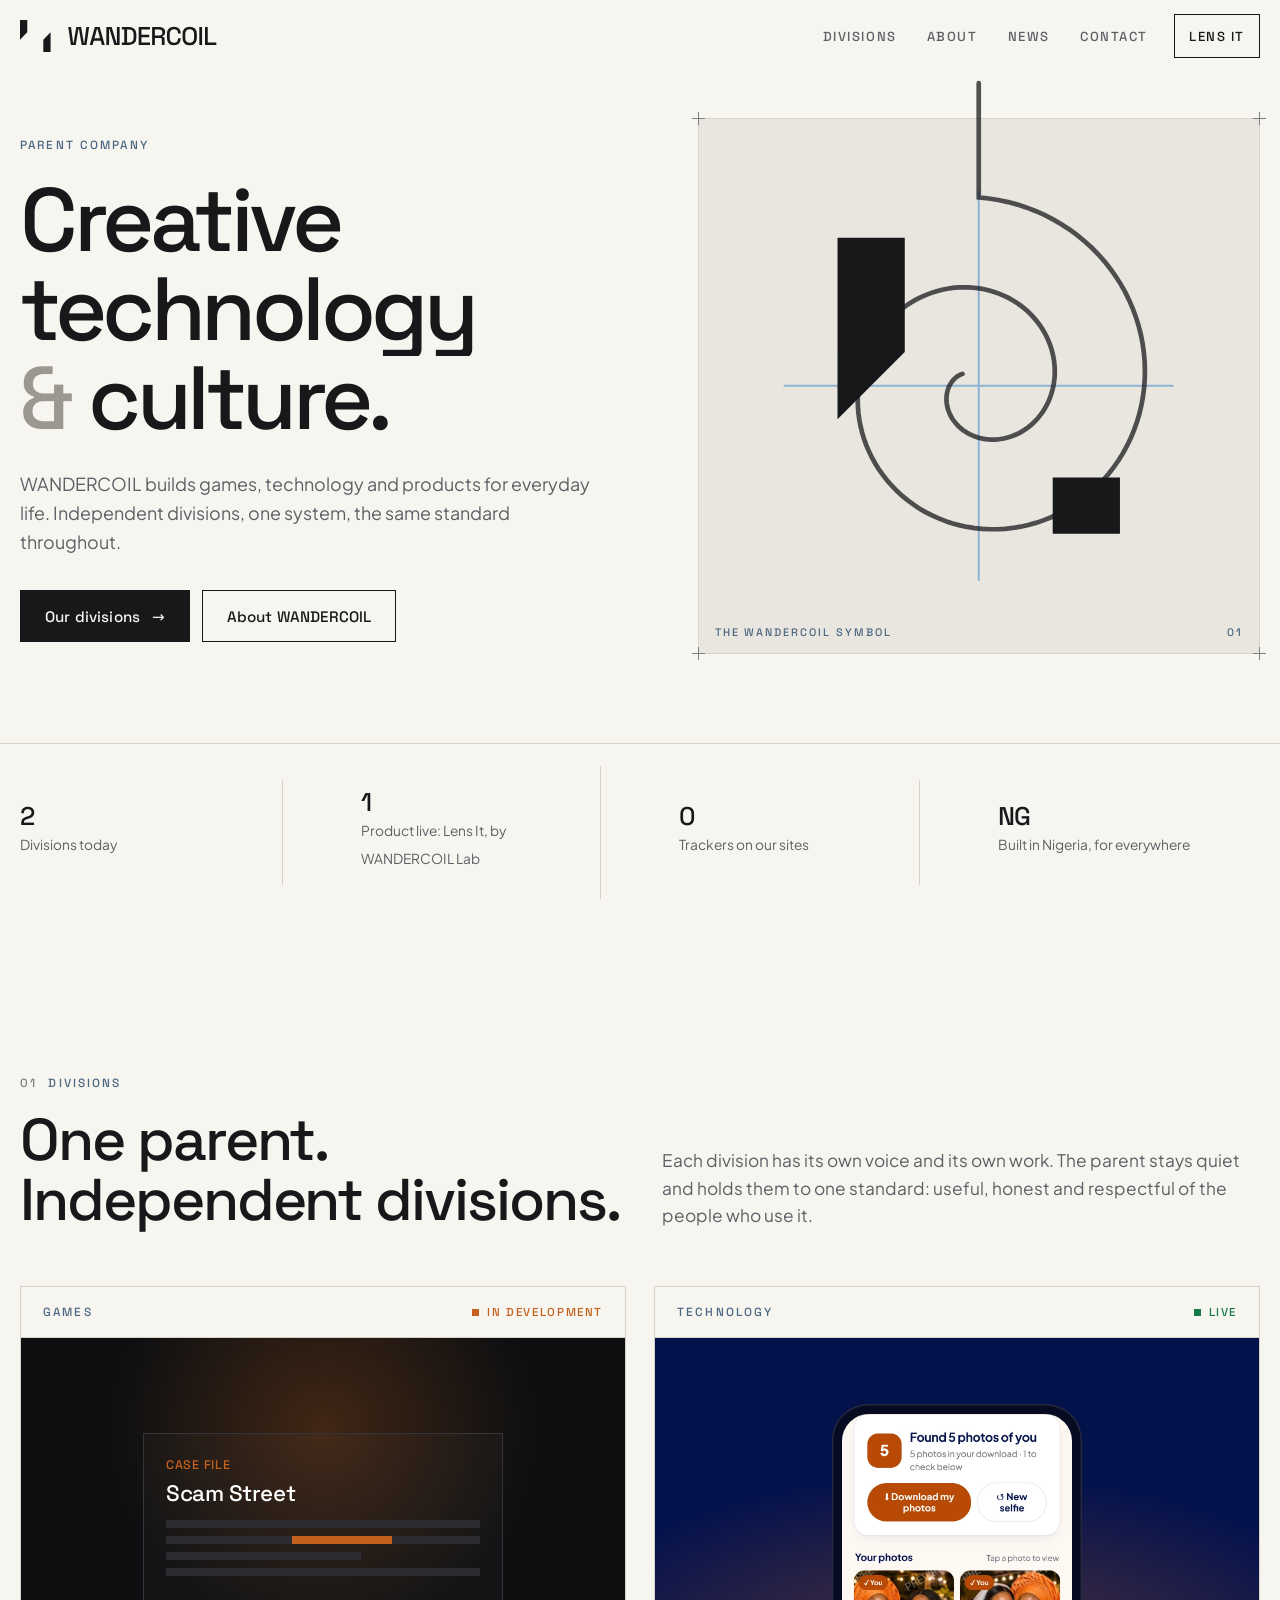
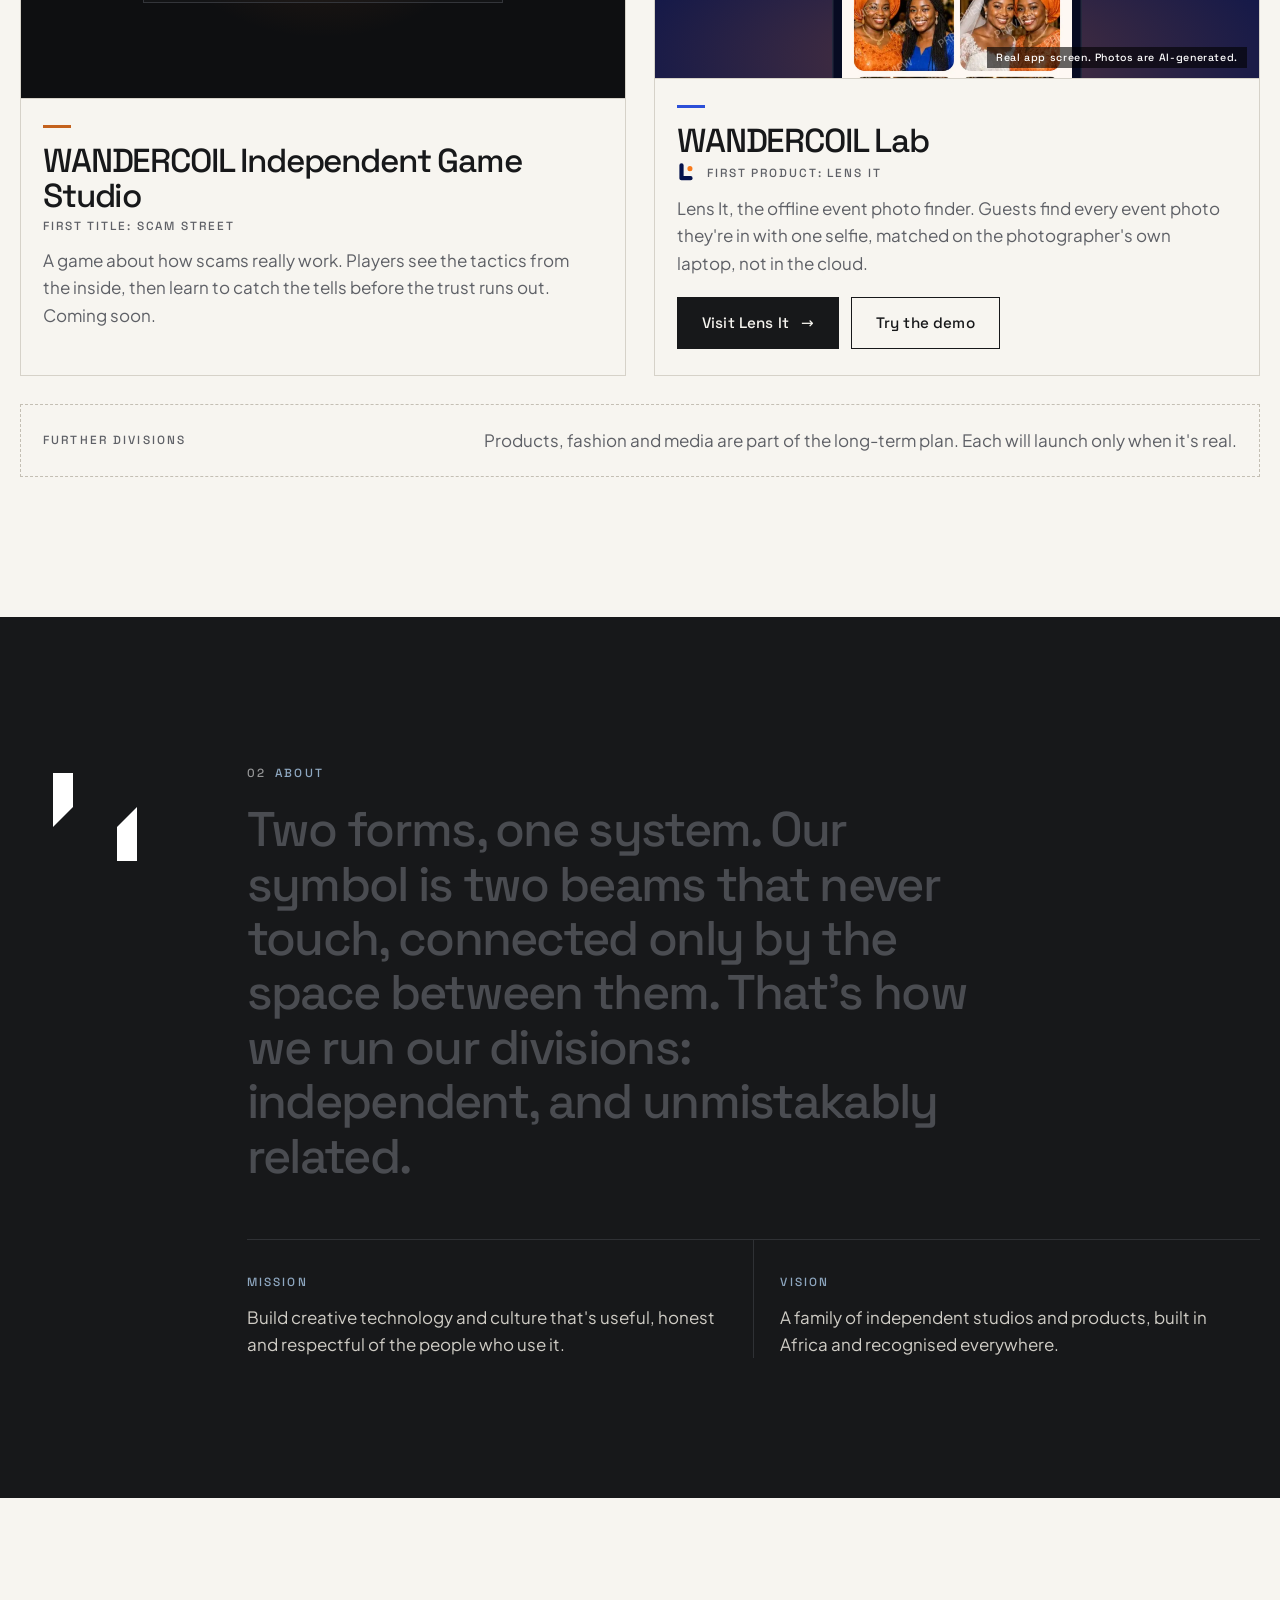
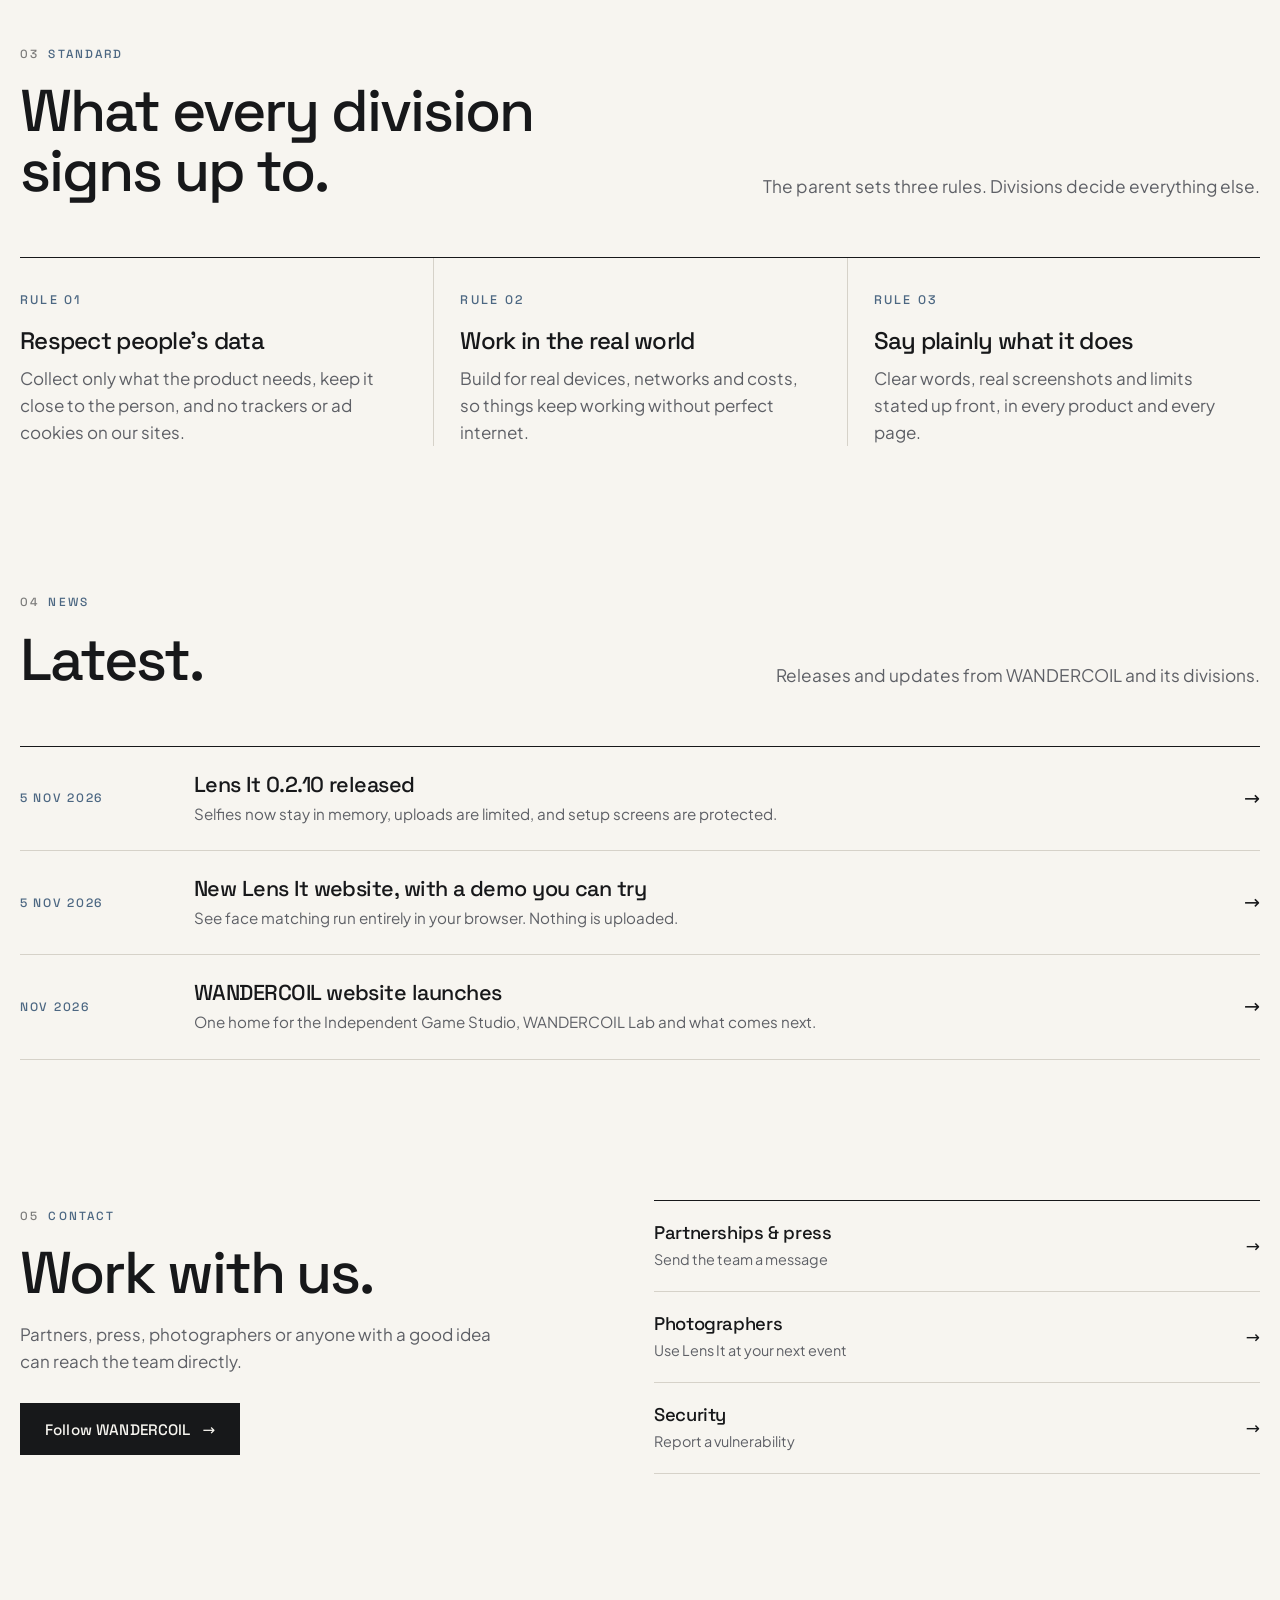
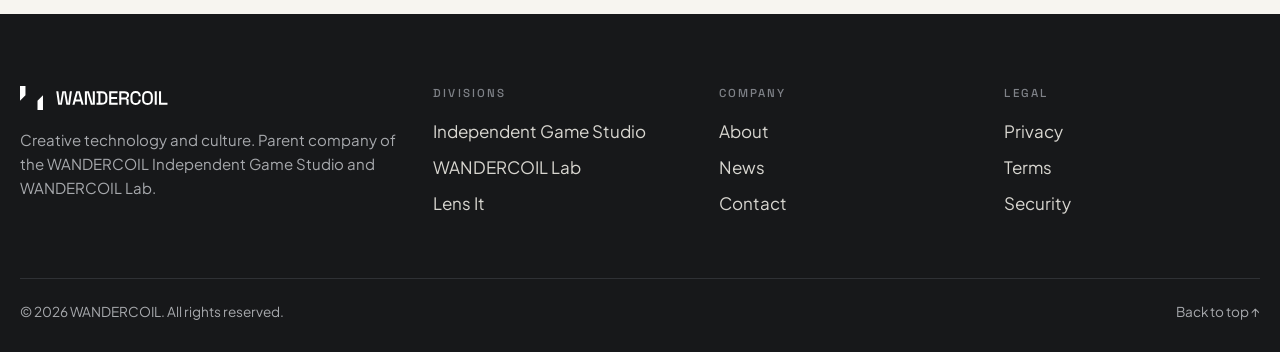
==== commit 17723dda: "Clean addresses, same-tab navigation and tidier labels - Pages use clean addresses (/about, /lensit/" ====
--- a/index.html
+++ b/index.html
@@ -3,7 +3,7 @@
 <head>
 <meta charset="utf-8">
 <meta name="viewport" content="width=device-width,initial-scale=1">
-<title>WANDERCOIL · Creative technology &amp; culture</title>
+<title>WANDERCOIL | Creative technology &amp; culture</title>
 <meta name="description" content="WANDERCOIL is a parent company for creative technology and culture. Its divisions are the WANDERCOIL Independent Game Studio and WANDERCOIL Lab, maker of Lens It, the offline event photo finder.">
 <link rel="canonical" href="https://wandercoil.github.io/">
 <meta property="og:type" content="website">
@@ -26,14 +26,14 @@
 
 <header class="top" id="top">
   <div class="wrap">
-    <a class="brand" href="./" aria-label="WANDERCOIL home"><img src="assets/logo.svg" alt="WANDERCOIL" width="495" height="81"></a>
+    <a class="brand" href="/" aria-label="WANDERCOIL home"><img src="assets/logo.svg" alt="WANDERCOIL" width="495" height="81"></a>
     <nav aria-label="Main">
       <ul class="menu">
-        <li class="opt"><a href="divisions.html" target="_blank" rel="noopener">Divisions</a></li>
-        <li class="opt"><a href="about.html" target="_blank" rel="noopener">About</a></li>
-        <li class="opt"><a href="news.html" target="_blank" rel="noopener">News</a></li>
-        <li class="opt"><a href="contact.html" target="_blank" rel="noopener">Contact</a></li>
-        <li><a class="cta" href="lensit/" target="_blank" rel="noopener">Lens It</a></li>
+        <li class="opt"><a href="/divisions">Divisions</a></li>
+        <li class="opt"><a href="/about">About</a></li>
+        <li class="opt"><a href="/news">News</a></li>
+        <li class="opt"><a href="/contact">Contact</a></li>
+        <li><a class="cta" href="/lensit/">Lens It</a></li>
       </ul>
     </nav>
   </div>
@@ -43,12 +43,12 @@
   <section class="hero" aria-labelledby="h1">
     <div class="wrap">
       <div>
-        <span class="label">WANDERCOIL · Parent company</span>
+        <span class="label">Parent company</span>
         <h1 id="h1"><span class="row"><span>Creative</span></span><span class="row"><span>technology</span></span><span class="row"><span><span class="quiet">&amp;</span> culture.</span></span></h1>
         <p class="lead">WANDERCOIL builds games, technology and products for everyday life. Independent divisions, one system, the same standard throughout.</p>
         <div class="actions">
-          <a class="btn fill" href="divisions.html" target="_blank" rel="noopener">Our divisions <span class="arr" aria-hidden="true">→</span></a>
-          <a class="btn line" href="about.html" target="_blank" rel="noopener">About WANDERCOIL</a>
+          <a class="btn fill" href="/divisions">Our divisions <span class="arr" aria-hidden="true">→</span></a>
+          <a class="btn line" href="/about">About WANDERCOIL</a>
         </div>
       </div>
       <div class="plate reg" aria-hidden="true"><i class="r1"></i><i class="r2"></i>
@@ -61,7 +61,7 @@
           <path class="beam" clip-path="url(#c1)" d="M18,16 L38,16 L38,50 L18,70 Z"/>
           <path class="beam" clip-path="url(#c2)" d="M102,104 L82,104 L82,70 L102,50 Z"/>
         </svg>
-        <span class="cap">Symbol · Two beams</span><span class="cap r">01</span>
+        <span class="cap">The WANDERCOIL symbol</span><span class="cap r">01</span>
       </div>
     </div>
     <div class="facts">
@@ -77,7 +77,7 @@
   <section class="pad" id="divisions" aria-labelledby="div-h">
     <div class="wrap">
       <div class="head">
-        <div class="rv"><span class="label">01 · Divisions</span><h2 id="div-h">One parent.<br>Independent divisions.</h2></div>
+        <div class="rv"><span class="label"><span class="num">01</span>Divisions</span><h2 id="div-h">One parent.<br>Independent divisions.</h2></div>
         <p class="rv d1">Each division has its own voice and its own work. The parent stays quiet and holds them to one standard: useful, honest and respectful of the people who use it.</p>
       </div>
       <div class="divs">
@@ -98,14 +98,14 @@
           <div class="meta"><span class="label">Technology</span><span class="stat live">Live</span></div>
           <div class="art"><div class="glow"></div>
             <div class="phone" id="phone"><img src="lensit/img/app-guest.webp" alt="Lens It on a phone: a guest's matched photos with a download button" width="780" height="1328" loading="lazy"></div>
-            <small>Real app screen · AI-generated photos</small>
+            <small>Real app screen. Photos are AI-generated.</small>
           </div>
           <div class="info">
             <div class="accent" style="background:#2c4fd8"></div>
             <h3 id="tech-h">WANDERCOIL Lab</h3>
             <p class="sub lensname"><svg viewBox="0 0 64 64" aria-hidden="true" style="width:18px;height:18px"><path d="M16 8V54H48" fill="none" stroke="#04124c" stroke-width="15" stroke-linecap="round" stroke-linejoin="round"/><circle cx="46" cy="20" r="9" fill="#f87a1b"/></svg>First product: Lens It</p>
             <p>Lens It, the offline event photo finder. Guests find every event photo they're in with one selfie, matched on the photographer's own laptop, not in the cloud.</p>
-            <div class="actions"><a class="btn fill" href="lensit/" target="_blank" rel="noopener">Visit Lens It <span class="arr" aria-hidden="true">→</span></a><a class="btn line" href="lensit/try.html" target="_blank" rel="noopener">Try the demo</a></div>
+            <div class="actions"><a class="btn fill" href="/lensit/">Visit Lens It <span class="arr" aria-hidden="true">→</span></a><a class="btn line" href="/lensit/try">Try the demo</a></div>
           </div>
         </article>
       </div>
@@ -118,7 +118,7 @@
       <div class="statement">
         <img class="bigmark rv" src="assets/mark-white.svg" alt="" width="120" height="120">
         <div>
-          <span class="label">02 · About</span>
+          <span class="label"><span class="num">02</span>About</span>
           <h2 id="about-h" style="position:absolute;left:-999px">About WANDERCOIL</h2>
           <p class="big" id="statement">Two forms, one system. Our symbol is two beams that never touch, connected only by the space between them. That's how we run our divisions: independent, and unmistakably related.</p>
           <div class="mv">
@@ -133,7 +133,7 @@
   <section class="pad" aria-labelledby="rules-h">
     <div class="wrap">
       <div class="head">
-        <div class="rv"><span class="label">03 · Standard</span><h2 id="rules-h">What every division signs up to.</h2></div>
+        <div class="rv"><span class="label"><span class="num">03</span>Standard</span><h2 id="rules-h">What every division signs up to.</h2></div>
         <p class="rv d1">The parent sets three rules. Divisions decide everything else.</p>
       </div>
       <ol class="rules">
@@ -147,13 +147,13 @@
   <section class="pad" id="news" style="padding-top:0" aria-labelledby="news-h">
     <div class="wrap">
       <div class="head">
-        <div class="rv"><span class="label">04 · News</span><h2 id="news-h">Latest.</h2></div>
+        <div class="rv"><span class="label"><span class="num">04</span>News</span><h2 id="news-h">Latest.</h2></div>
         <p class="rv d1">Releases and updates from WANDERCOIL and its divisions.</p>
       </div>
       <div class="news">
         <a class="item rv" href="https://github.com/Wandercoil/wandercoil.github.io/releases/latest" target="_blank" rel="noopener"><time datetime="2026-11-05">5 Nov 2026</time><div><h3>Lens It 0.2.10 released</h3><p>Selfies now stay in memory, uploads are limited, and setup screens are protected.</p></div><span class="go" aria-hidden="true">→</span></a>
-        <a class="item rv" href="lensit/try.html" target="_blank" rel="noopener"><time datetime="2026-11-05">5 Nov 2026</time><div><h3>New Lens It website, with a demo you can try</h3><p>See face matching run entirely in your browser. Nothing is uploaded.</p></div><span class="go" aria-hidden="true">→</span></a>
-        <a class="item rv" href="divisions.html" target="_blank" rel="noopener"><time datetime="2026-11">Nov 2026</time><div><h3>WANDERCOIL website launches</h3><p>One home for the Independent Game Studio, WANDERCOIL Lab and what comes next.</p></div><span class="go" aria-hidden="true">→</span></a>
+        <a class="item rv" href="/lensit/try"><time datetime="2026-11-05">5 Nov 2026</time><div><h3>New Lens It website, with a demo you can try</h3><p>See face matching run entirely in your browser. Nothing is uploaded.</p></div><span class="go" aria-hidden="true">→</span></a>
+        <a class="item rv" href="/divisions"><time datetime="2026-11">Nov 2026</time><div><h3>WANDERCOIL website launches</h3><p>One home for the Independent Game Studio, WANDERCOIL Lab and what comes next.</p></div><span class="go" aria-hidden="true">→</span></a>
       </div>
     </div>
   </section>
@@ -161,14 +161,14 @@
   <section class="pad" id="contact" style="padding-top:0" aria-labelledby="contact-h">
     <div class="wrap contact">
       <div class="rv">
-        <span class="label">05 · Contact</span>
+        <span class="label"><span class="num">05</span>Contact</span>
         <h2 id="contact-h">Work with us.</h2>
         <p>Partners, press, photographers or anyone with a good idea can reach the team directly.</p>
         <a class="btn fill" href="https://github.com/Wandercoil" target="_blank" rel="noopener">Follow WANDERCOIL <span class="arr" aria-hidden="true">→</span></a>
       </div>
       <div class="routes rv d1">
         <a href="https://github.com/Wandercoil/wandercoil.github.io/issues/new/choose" target="_blank" rel="noopener"><b>Partnerships &amp; press</b><span>Send the team a message</span><i aria-hidden="true">→</i></a>
-        <a href="lensit/" target="_blank" rel="noopener"><b>Photographers</b><span>Use Lens It at your next event</span><i aria-hidden="true">→</i></a>
+        <a href="/lensit/"><b>Photographers</b><span>Use Lens It at your next event</span><i aria-hidden="true">→</i></a>
         <a href="https://github.com/Wandercoil/wandercoil.github.io/blob/main/SECURITY.md" target="_blank" rel="noopener"><b>Security</b><span>Report a vulnerability</span><i aria-hidden="true">→</i></a>
       </div>
     </div>
@@ -179,9 +179,9 @@
   <div class="wrap">
     <div class="fgrid">
       <div class="about"><img src="assets/logo-white.svg" alt="WANDERCOIL" width="495" height="81" loading="lazy"><p>Creative technology and culture. Parent company of the WANDERCOIL Independent Game Studio and WANDERCOIL Lab.</p></div>
-      <div><h4>Divisions</h4><ul><li><a href="divisions.html" target="_blank" rel="noopener">Independent Game Studio</a></li><li><a href="divisions.html" target="_blank" rel="noopener">WANDERCOIL Lab</a></li><li><a href="lensit/" target="_blank" rel="noopener">Lens It</a></li></ul></div>
-      <div><h4>Company</h4><ul><li><a href="about.html" target="_blank" rel="noopener">About</a></li><li><a href="news.html" target="_blank" rel="noopener">News</a></li><li><a href="contact.html" target="_blank" rel="noopener">Contact</a></li></ul></div>
-      <div><h4>Legal</h4><ul><li><a href="lensit/privacy.html" target="_blank" rel="noopener">Privacy</a></li><li><a href="lensit/terms.html" target="_blank" rel="noopener">Terms</a></li><li><a href="https://github.com/Wandercoil/wandercoil.github.io/blob/main/SECURITY.md" target="_blank" rel="noopener">Security</a></li></ul></div>
+      <div><h4>Divisions</h4><ul><li><a href="/divisions">Independent Game Studio</a></li><li><a href="/divisions">WANDERCOIL Lab</a></li><li><a href="/lensit/">Lens It</a></li></ul></div>
+      <div><h4>Company</h4><ul><li><a href="/about">About</a></li><li><a href="/news">News</a></li><li><a href="/contact">Contact</a></li></ul></div>
+      <div><h4>Legal</h4><ul><li><a href="/lensit/privacy">Privacy</a></li><li><a href="/lensit/terms">Terms</a></li><li><a href="https://github.com/Wandercoil/wandercoil.github.io/blob/main/SECURITY.md" target="_blank" rel="noopener">Security</a></li></ul></div>
     </div>
     <div class="legal"><span>© 2026 WANDERCOIL. All rights reserved.</span><a href="#top">Back to top ↑</a></div>
   </div>
--- a/assets/site.css
+++ b/assets/site.css
@@ -183,3 +183,5 @@
 }
 .page-first{padding-top:clamp(130px,14vw,180px)!important}
 .menu a[aria-current]{color:var(--ink);box-shadow:inset 0 -1px 0 var(--ink)}
+.label .num{display:inline-block;min-width:2.4em;color:var(--ink);opacity:.55}
+.on-ink .label .num{color:#fff}
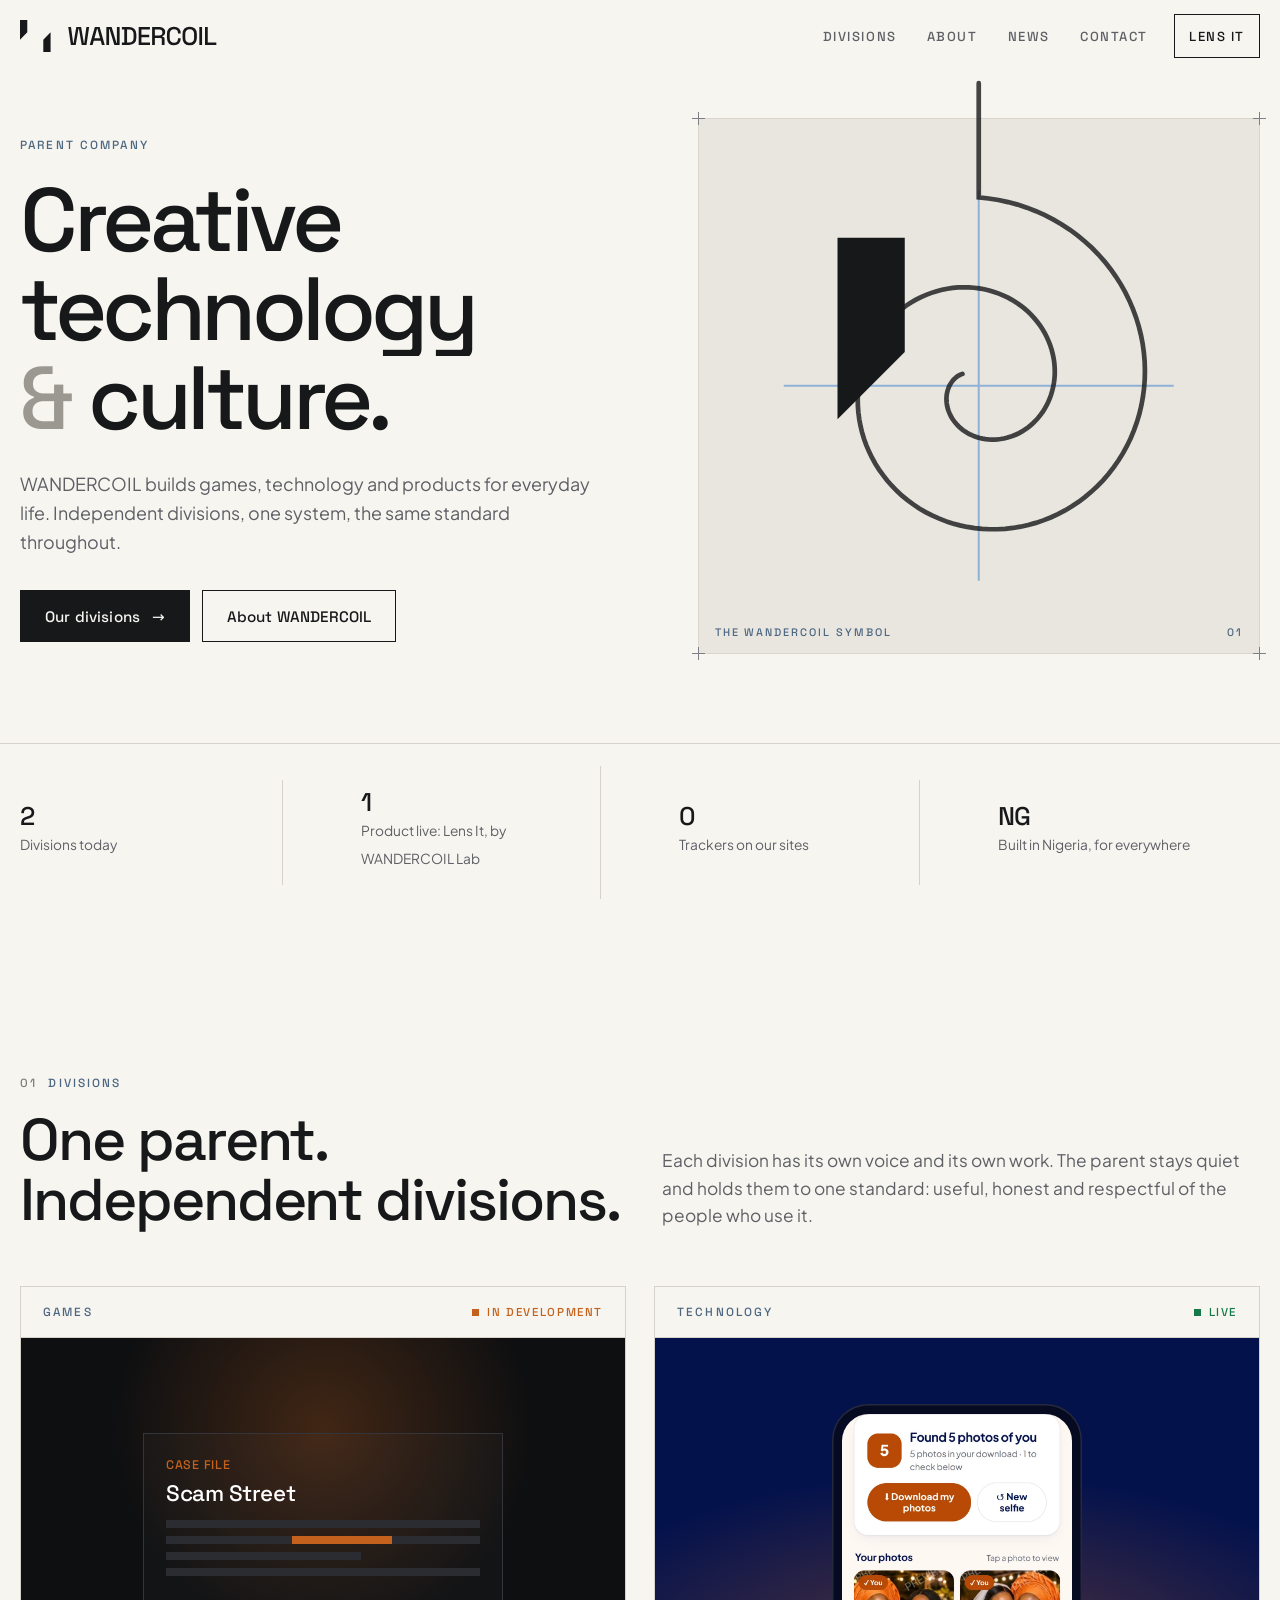
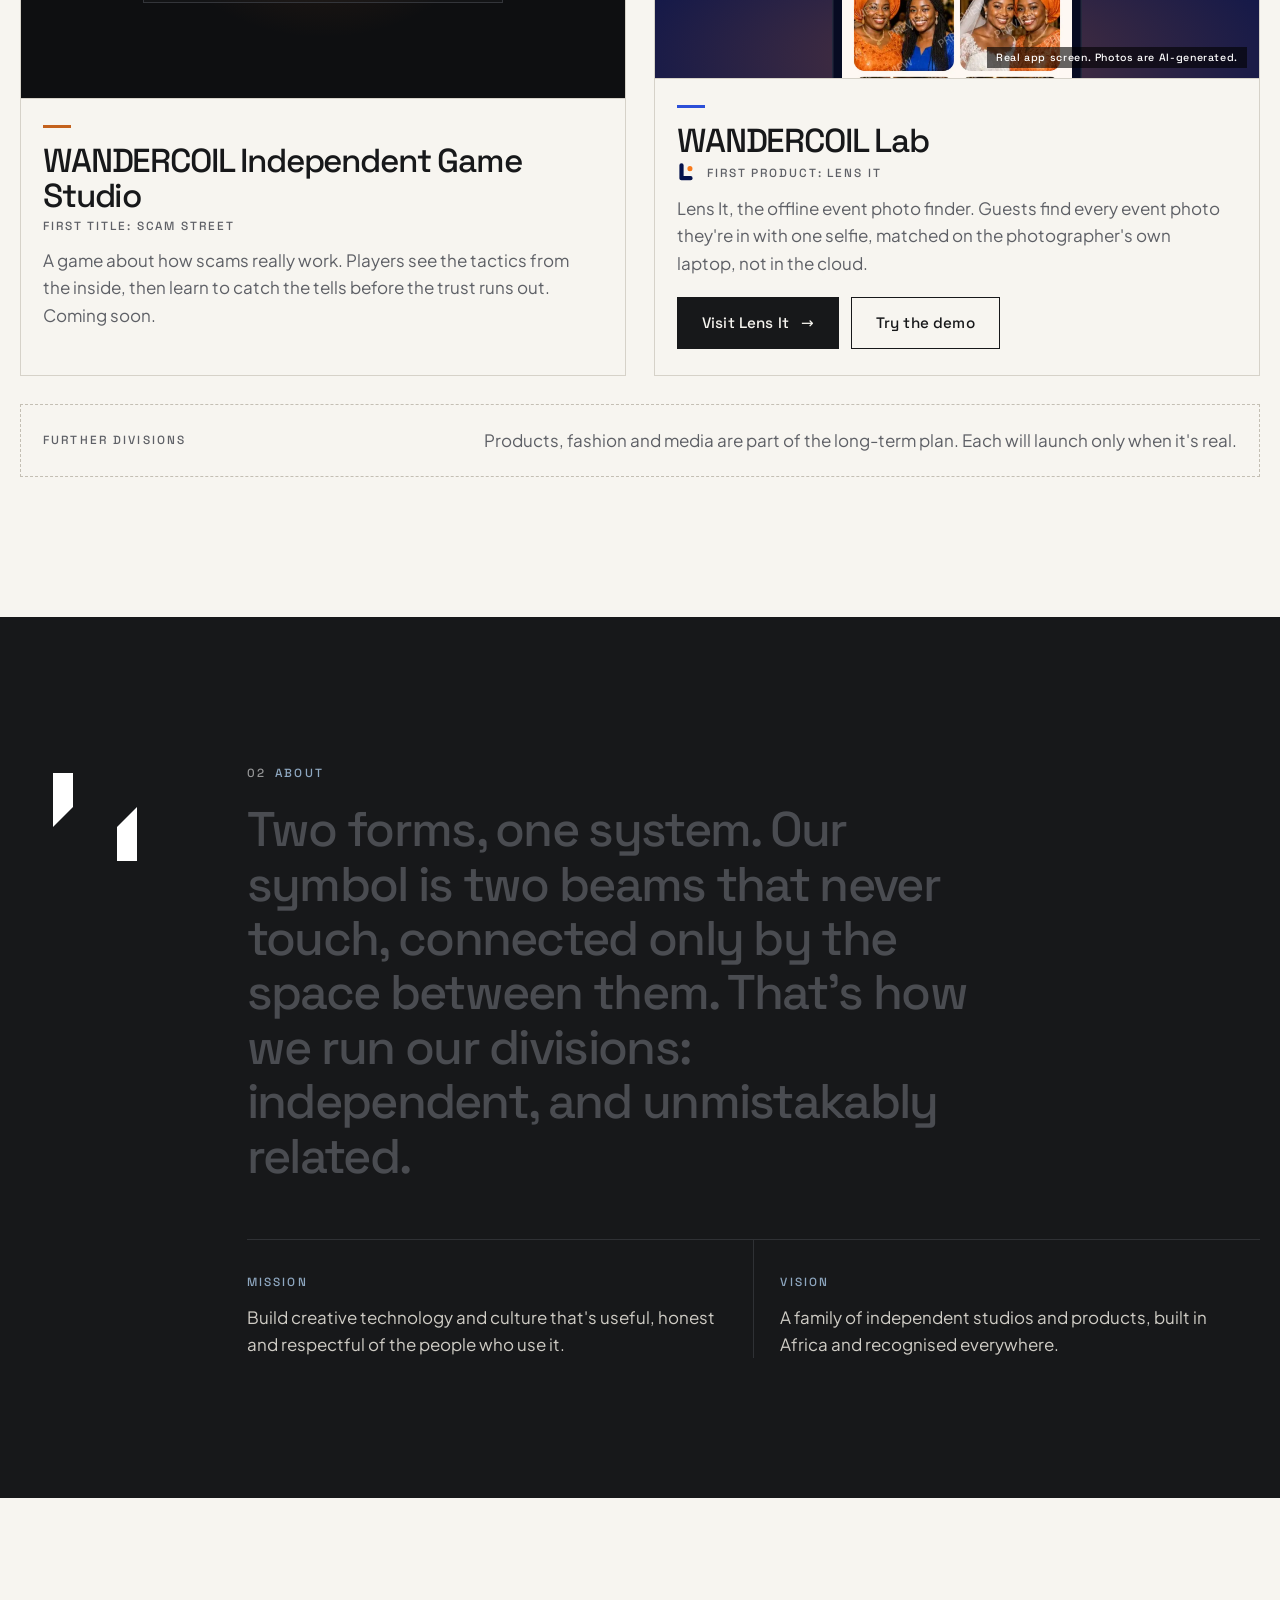
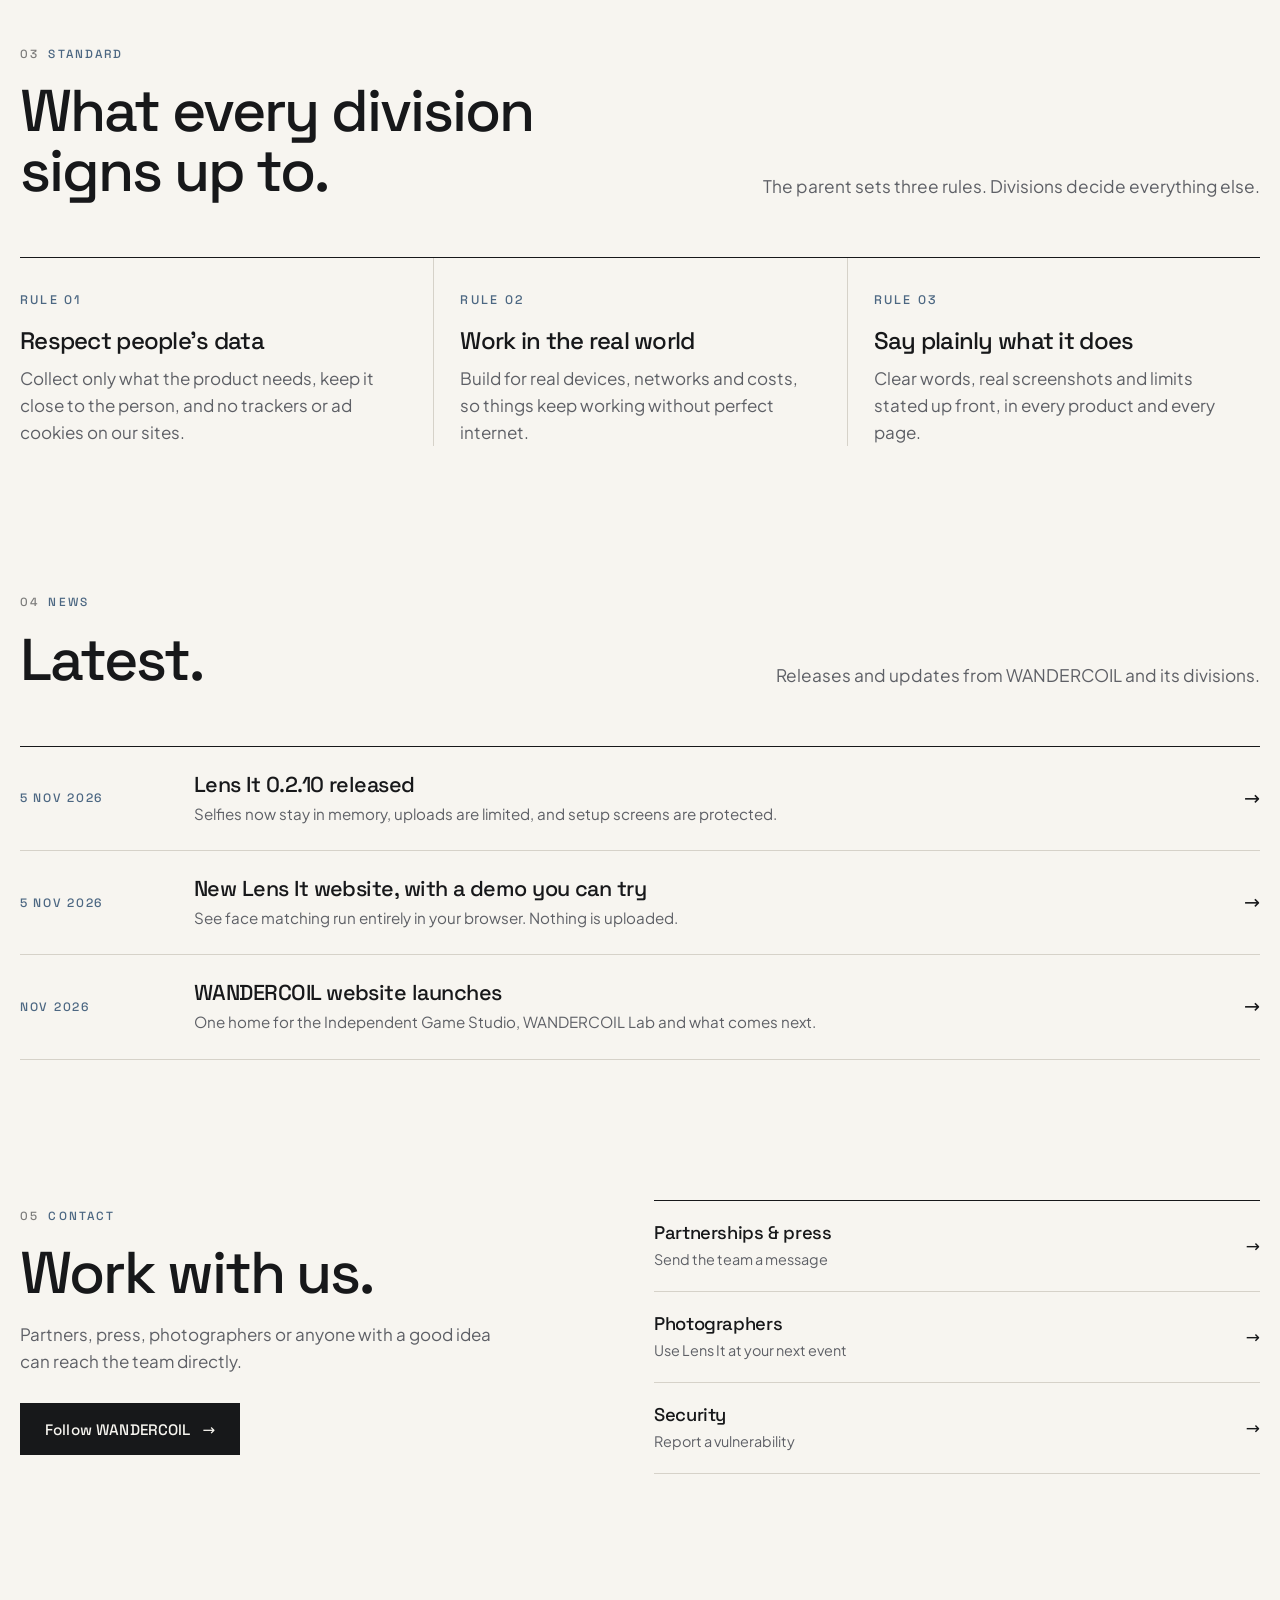
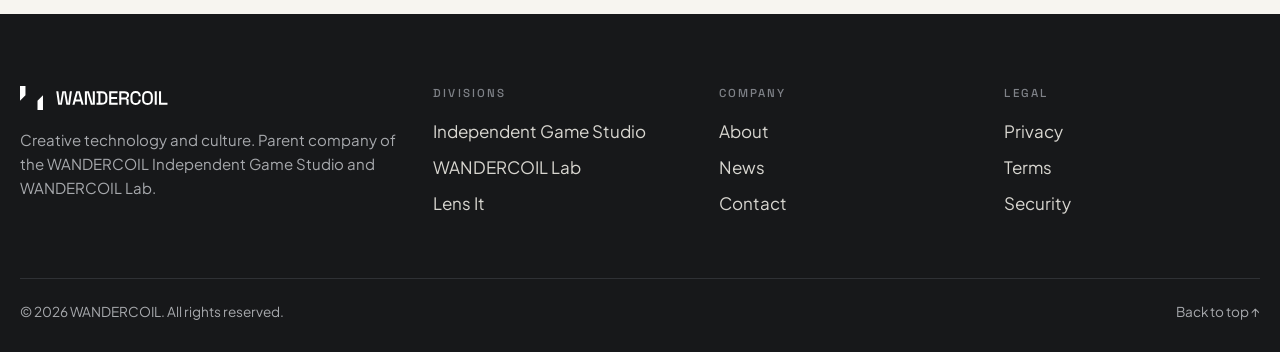
==== commit dbc9a8ed: "Add a security page instead of linking to SECURITY.md The footer and contact "Security" links opened" ====
--- a/index.html
+++ b/index.html
@@ -169,7 +169,7 @@
       <div class="routes rv d1">
         <a href="https://github.com/Wandercoil/wandercoil.github.io/issues/new/choose" target="_blank" rel="noopener"><b>Partnerships &amp; press</b><span>Send the team a message</span><i aria-hidden="true">→</i></a>
         <a href="/lensit/"><b>Photographers</b><span>Use Lens It at your next event</span><i aria-hidden="true">→</i></a>
-        <a href="https://github.com/Wandercoil/wandercoil.github.io/blob/main/SECURITY.md" target="_blank" rel="noopener"><b>Security</b><span>Report a vulnerability</span><i aria-hidden="true">→</i></a>
+        <a href="/security"><b>Security</b><span>Report a vulnerability</span><i aria-hidden="true">→</i></a>
       </div>
     </div>
   </section>
@@ -181,7 +181,7 @@
       <div class="about"><img src="assets/logo-white.svg" alt="WANDERCOIL" width="495" height="81" loading="lazy"><p>Creative technology and culture. Parent company of the WANDERCOIL Independent Game Studio and WANDERCOIL Lab.</p></div>
       <div><h4>Divisions</h4><ul><li><a href="/divisions">Independent Game Studio</a></li><li><a href="/divisions">WANDERCOIL Lab</a></li><li><a href="/lensit/">Lens It</a></li></ul></div>
       <div><h4>Company</h4><ul><li><a href="/about">About</a></li><li><a href="/news">News</a></li><li><a href="/contact">Contact</a></li></ul></div>
-      <div><h4>Legal</h4><ul><li><a href="/lensit/privacy">Privacy</a></li><li><a href="/lensit/terms">Terms</a></li><li><a href="https://github.com/Wandercoil/wandercoil.github.io/blob/main/SECURITY.md" target="_blank" rel="noopener">Security</a></li></ul></div>
+      <div><h4>Legal</h4><ul><li><a href="/lensit/privacy">Privacy</a></li><li><a href="/lensit/terms">Terms</a></li><li><a href="/security">Security</a></li></ul></div>
     </div>
     <div class="legal"><span>© 2026 WANDERCOIL. All rights reserved.</span><a href="#top">Back to top ↑</a></div>
   </div>
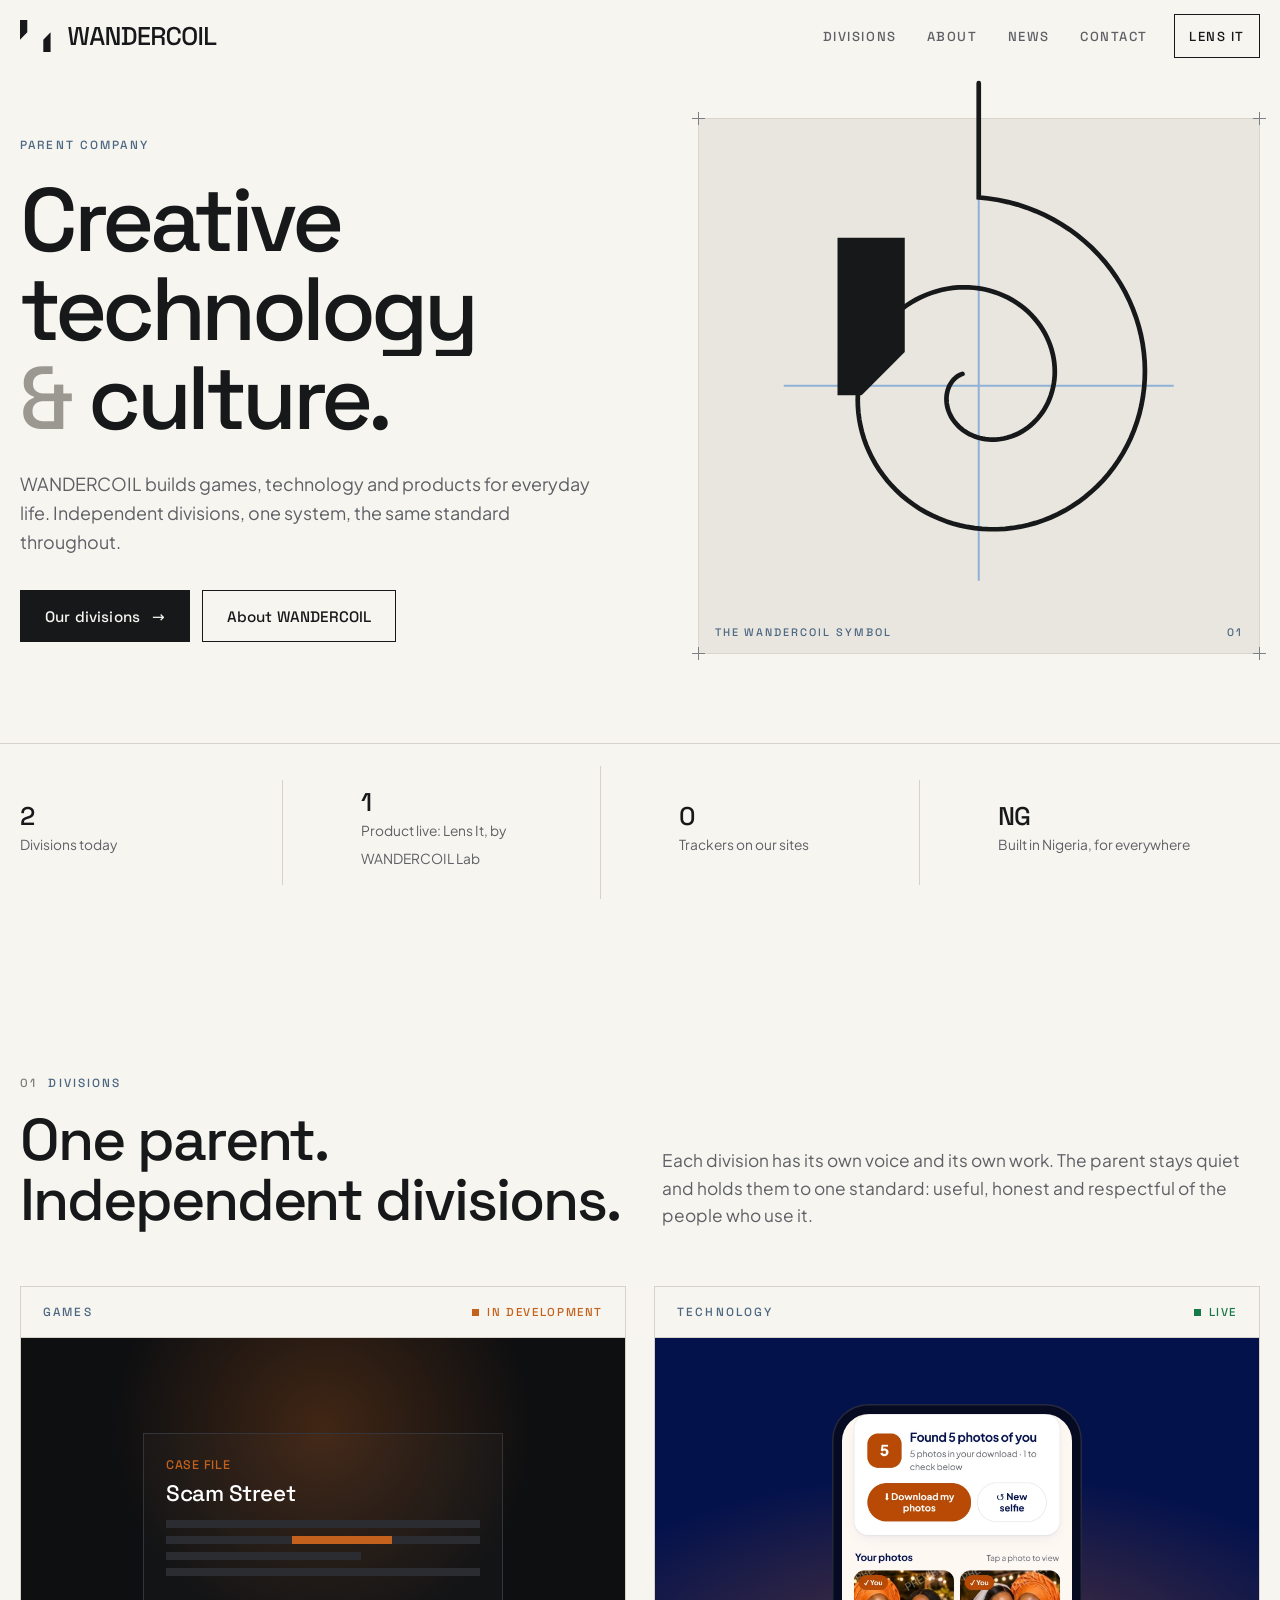
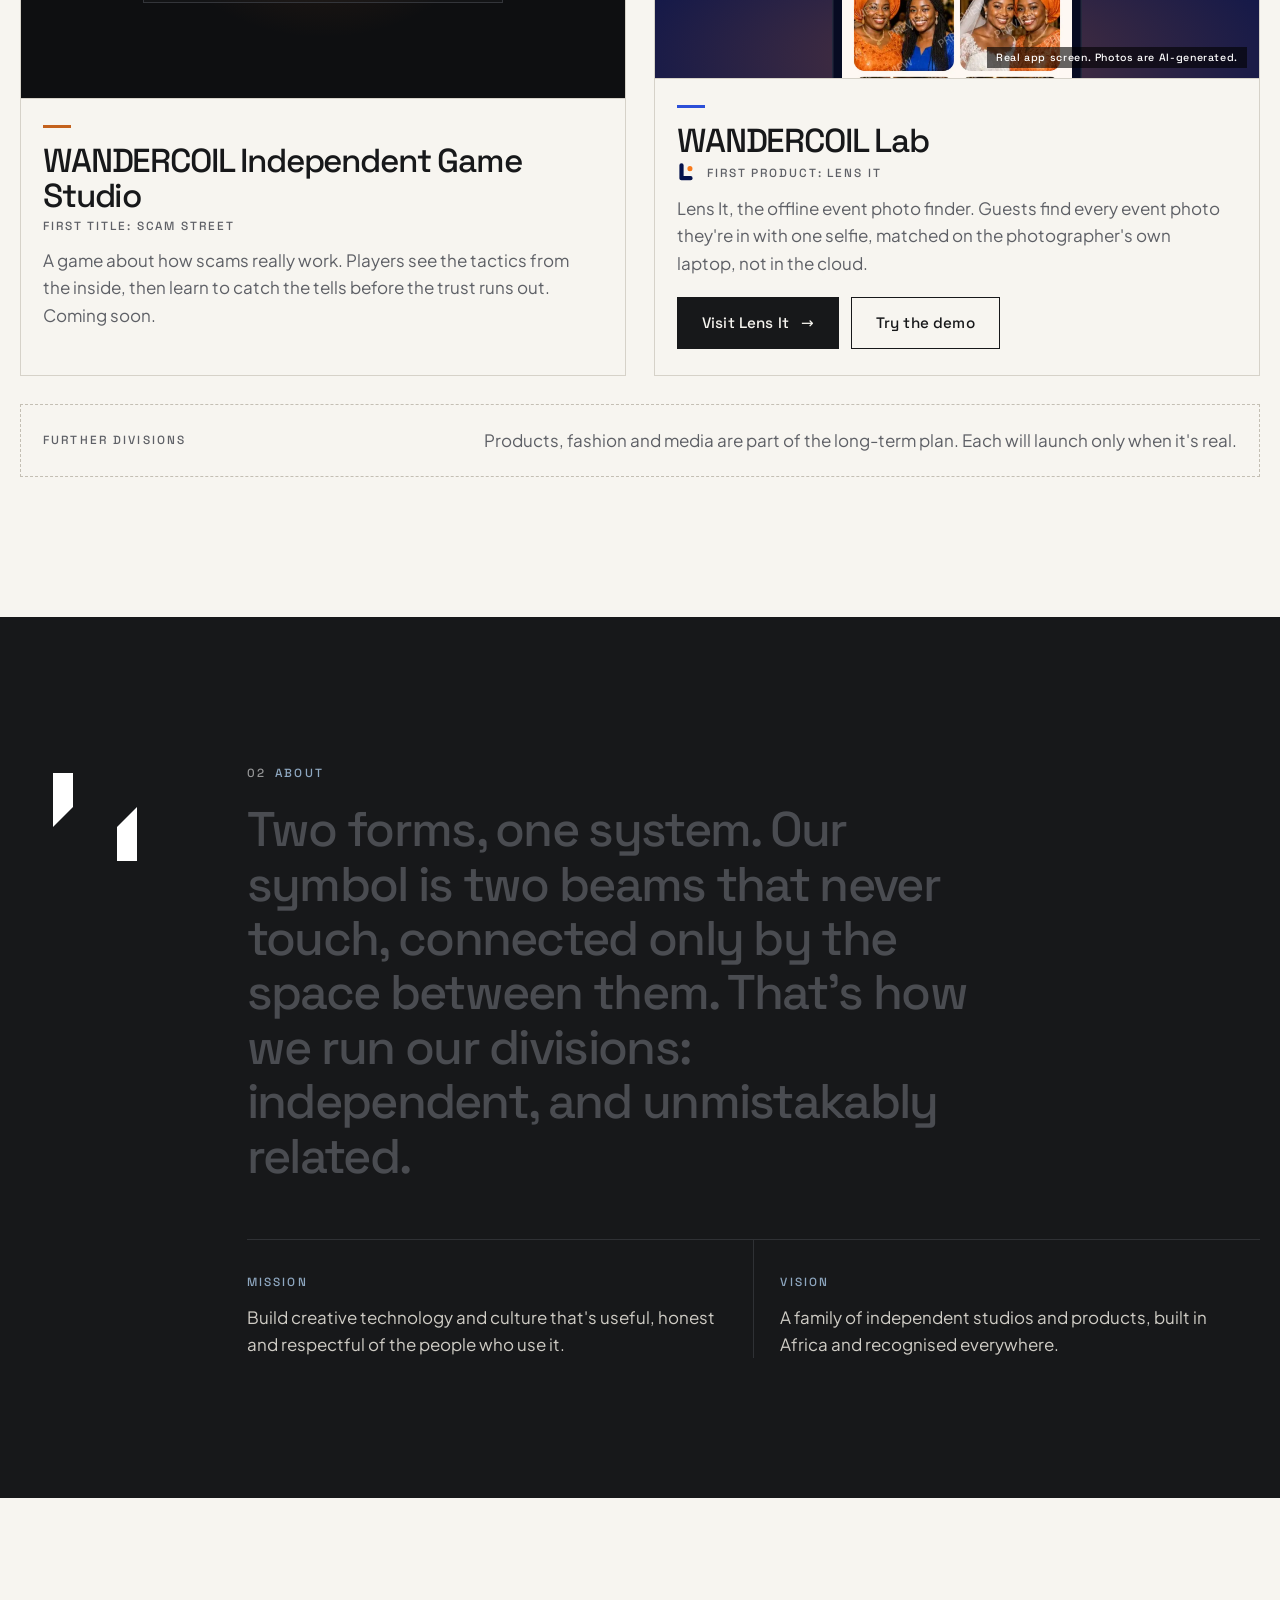
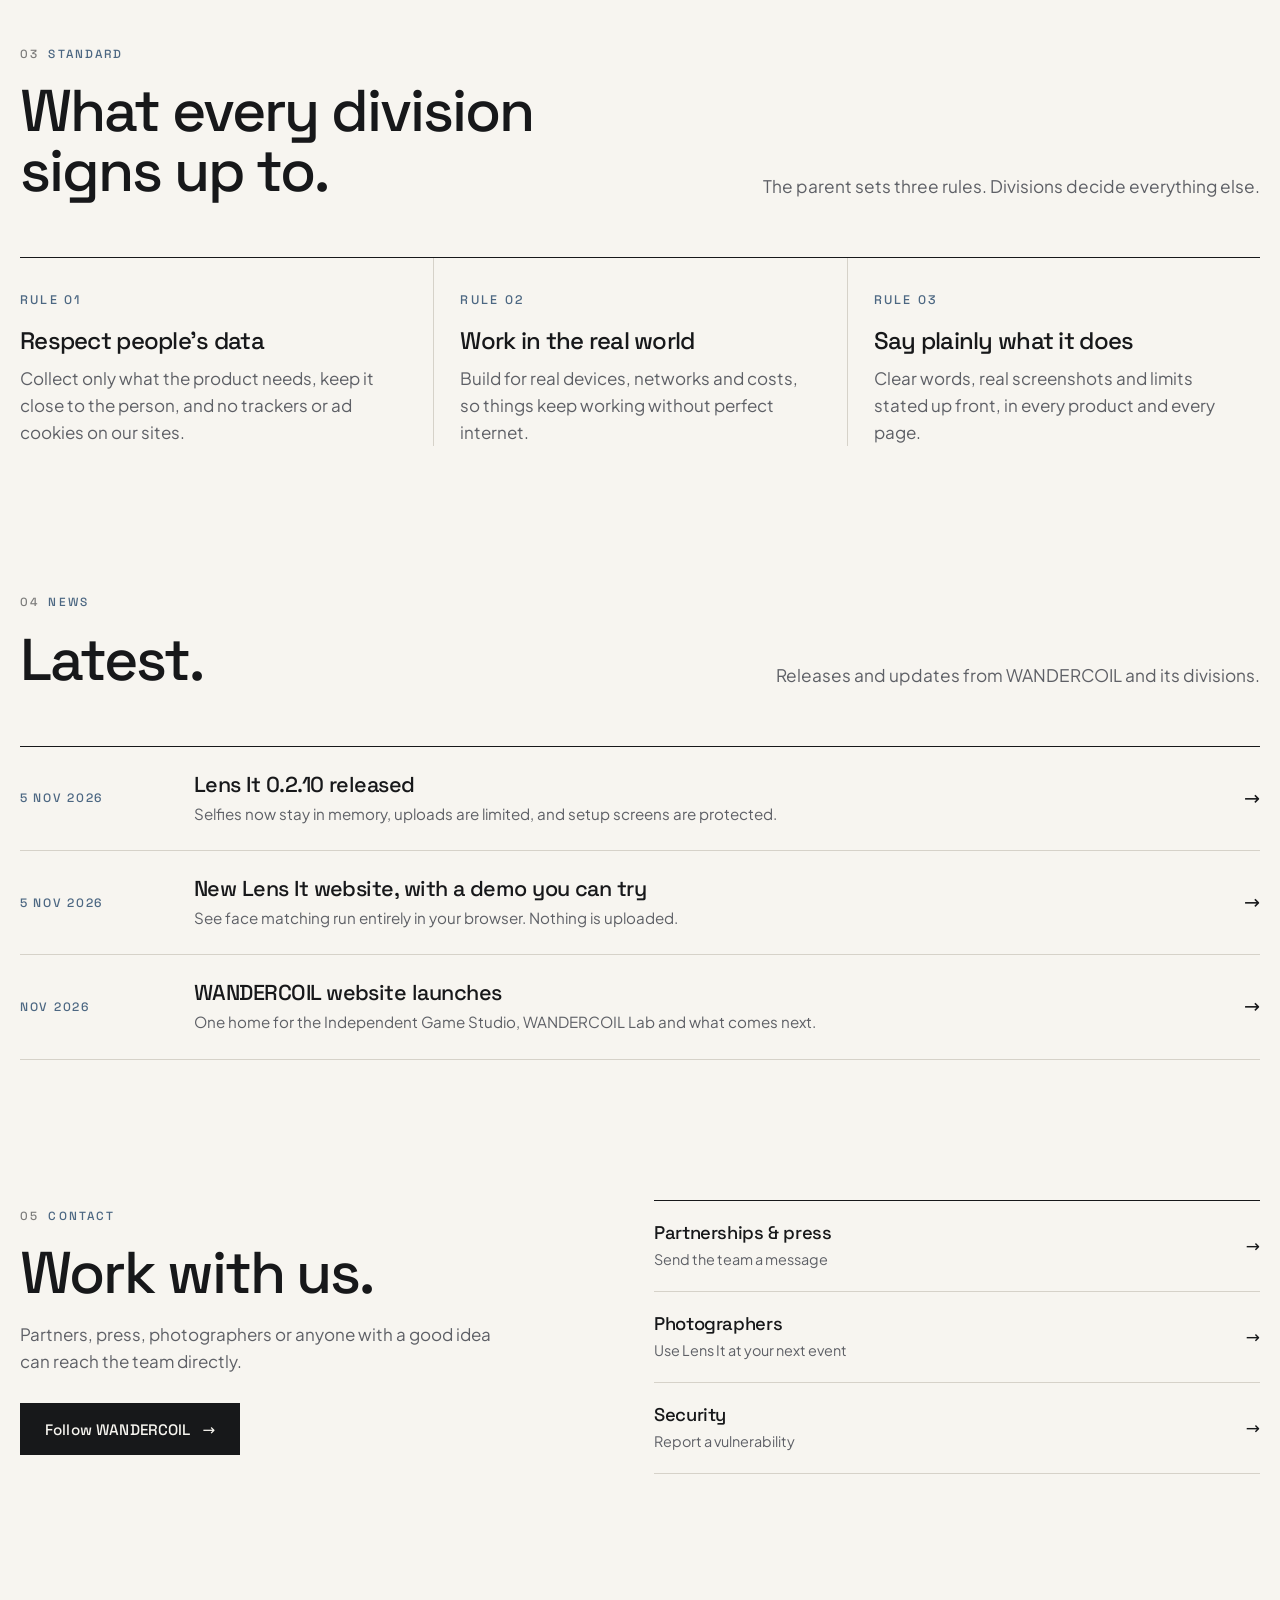
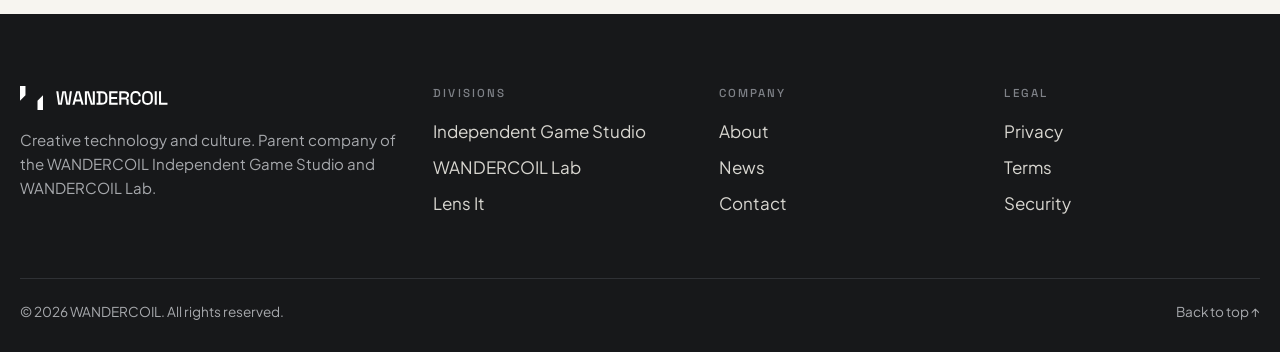
==== commit fd47edd0: "Add an on-site release note for Lens It 0.2.10 The News item now opens /lens-it-0-2-10 on the site, " ====
--- a/index.html
+++ b/index.html
@@ -151,7 +151,7 @@
         <p class="rv d1">Releases and updates from WANDERCOIL and its divisions.</p>
       </div>
       <div class="news">
-        <a class="item rv" href="https://github.com/Wandercoil/wandercoil.github.io/releases/latest" target="_blank" rel="noopener"><time datetime="2026-11-05">5 Nov 2026</time><div><h3>Lens It 0.2.10 released</h3><p>Selfies now stay in memory, uploads are limited, and setup screens are protected.</p></div><span class="go" aria-hidden="true">→</span></a>
+        <a class="item rv" href="/lens-it-0-2-10"><time datetime="2026-11-05">5 Nov 2026</time><div><h3>Lens It 0.2.10 released</h3><p>Selfies now stay in memory, uploads are limited, and setup screens are protected.</p></div><span class="go" aria-hidden="true">→</span></a>
         <a class="item rv" href="/lensit/try"><time datetime="2026-11-05">5 Nov 2026</time><div><h3>New Lens It website, with a demo you can try</h3><p>See face matching run entirely in your browser. Nothing is uploaded.</p></div><span class="go" aria-hidden="true">→</span></a>
         <a class="item rv" href="/divisions"><time datetime="2026-11">Nov 2026</time><div><h3>WANDERCOIL website launches</h3><p>One home for the Independent Game Studio, WANDERCOIL Lab and what comes next.</p></div><span class="go" aria-hidden="true">→</span></a>
       </div>
--- a/assets/site.css
+++ b/assets/site.css
@@ -185,3 +185,5 @@
 .menu a[aria-current]{color:var(--ink);box-shadow:inset 0 -1px 0 var(--ink)}
 .label .num{display:inline-block;min-width:2.4em;color:var(--ink);opacity:.55}
 .on-ink .label .num{color:#fff}
+.sha{display:block;margin-top:10px;font:500 .8rem/1.5 var(--head);letter-spacing:.02em;word-break:break-all;background:var(--bone-2);padding:10px 12px;border:1px solid var(--rule)}
+.relnotes{grid-template-columns:repeat(auto-fit,minmax(220px,1fr))}.relnotes .rule{border-left:0!important;padding-left:0!important;padding-right:26px}
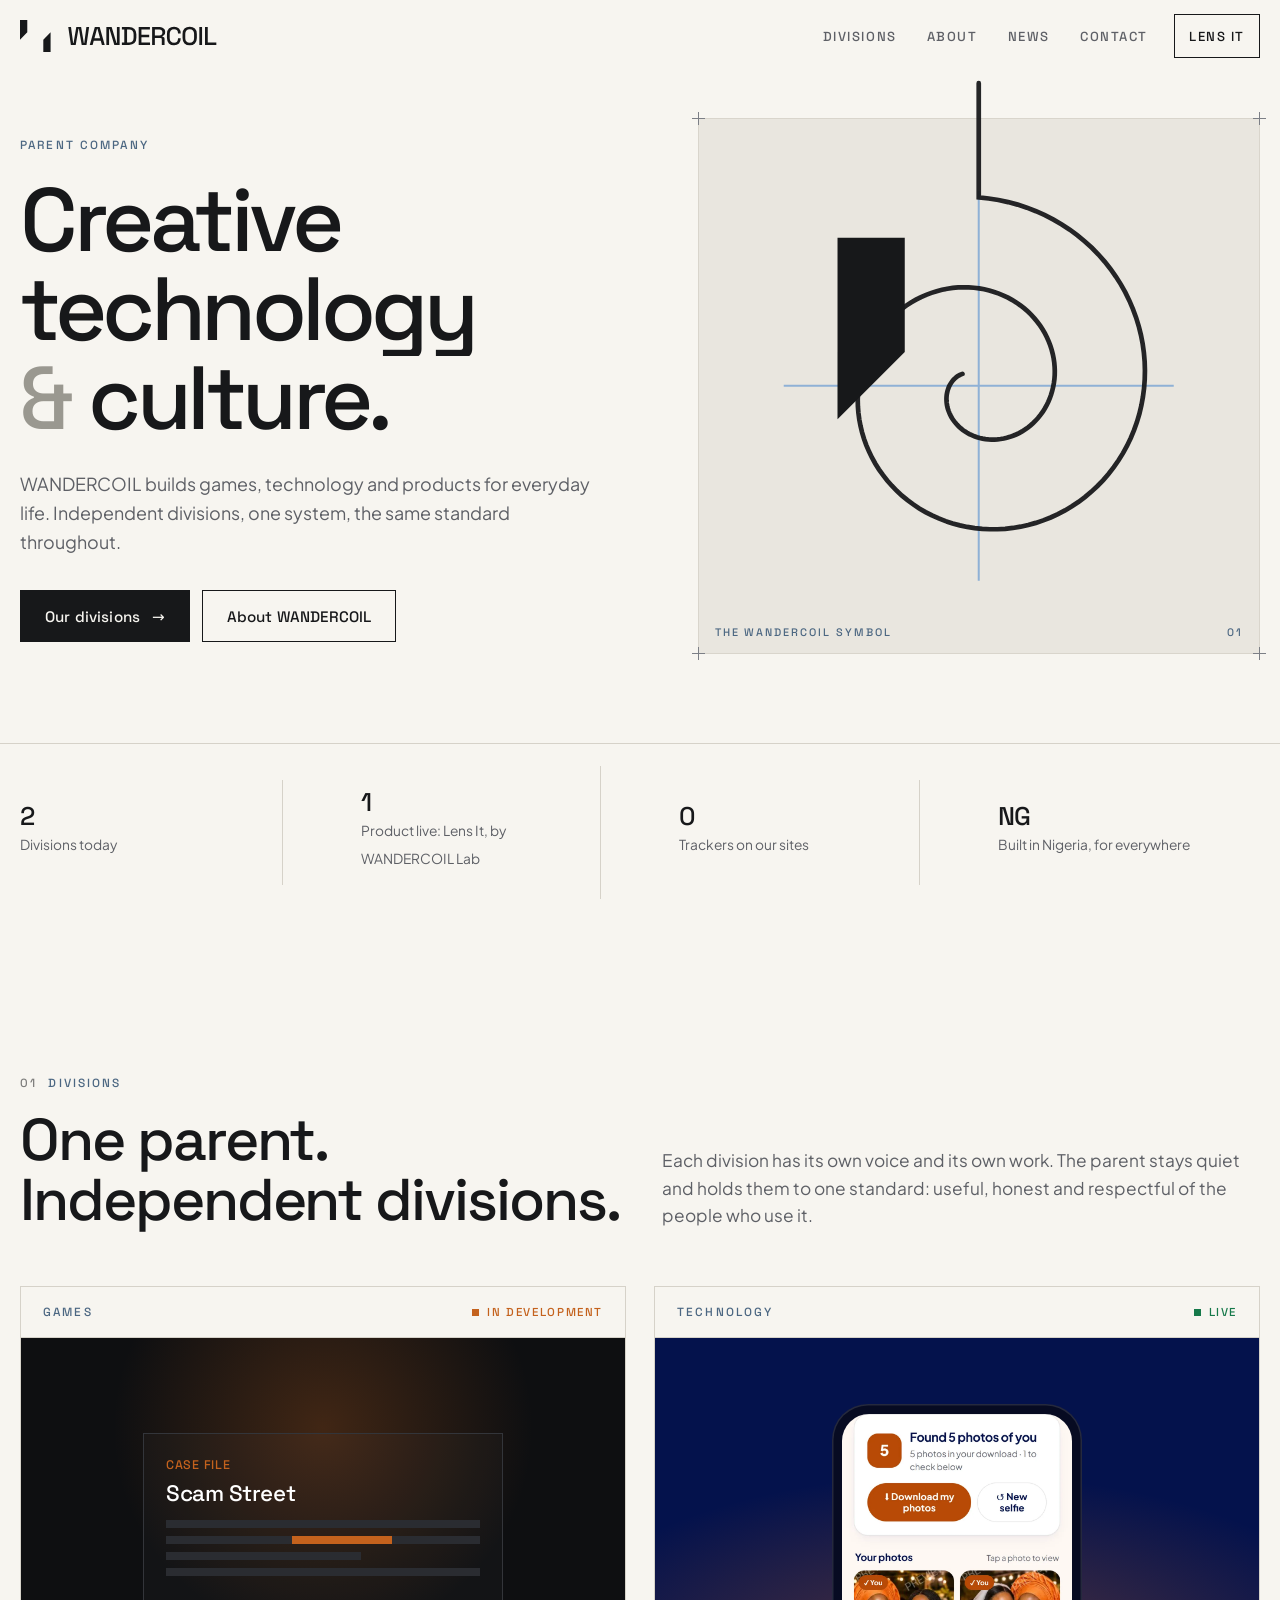
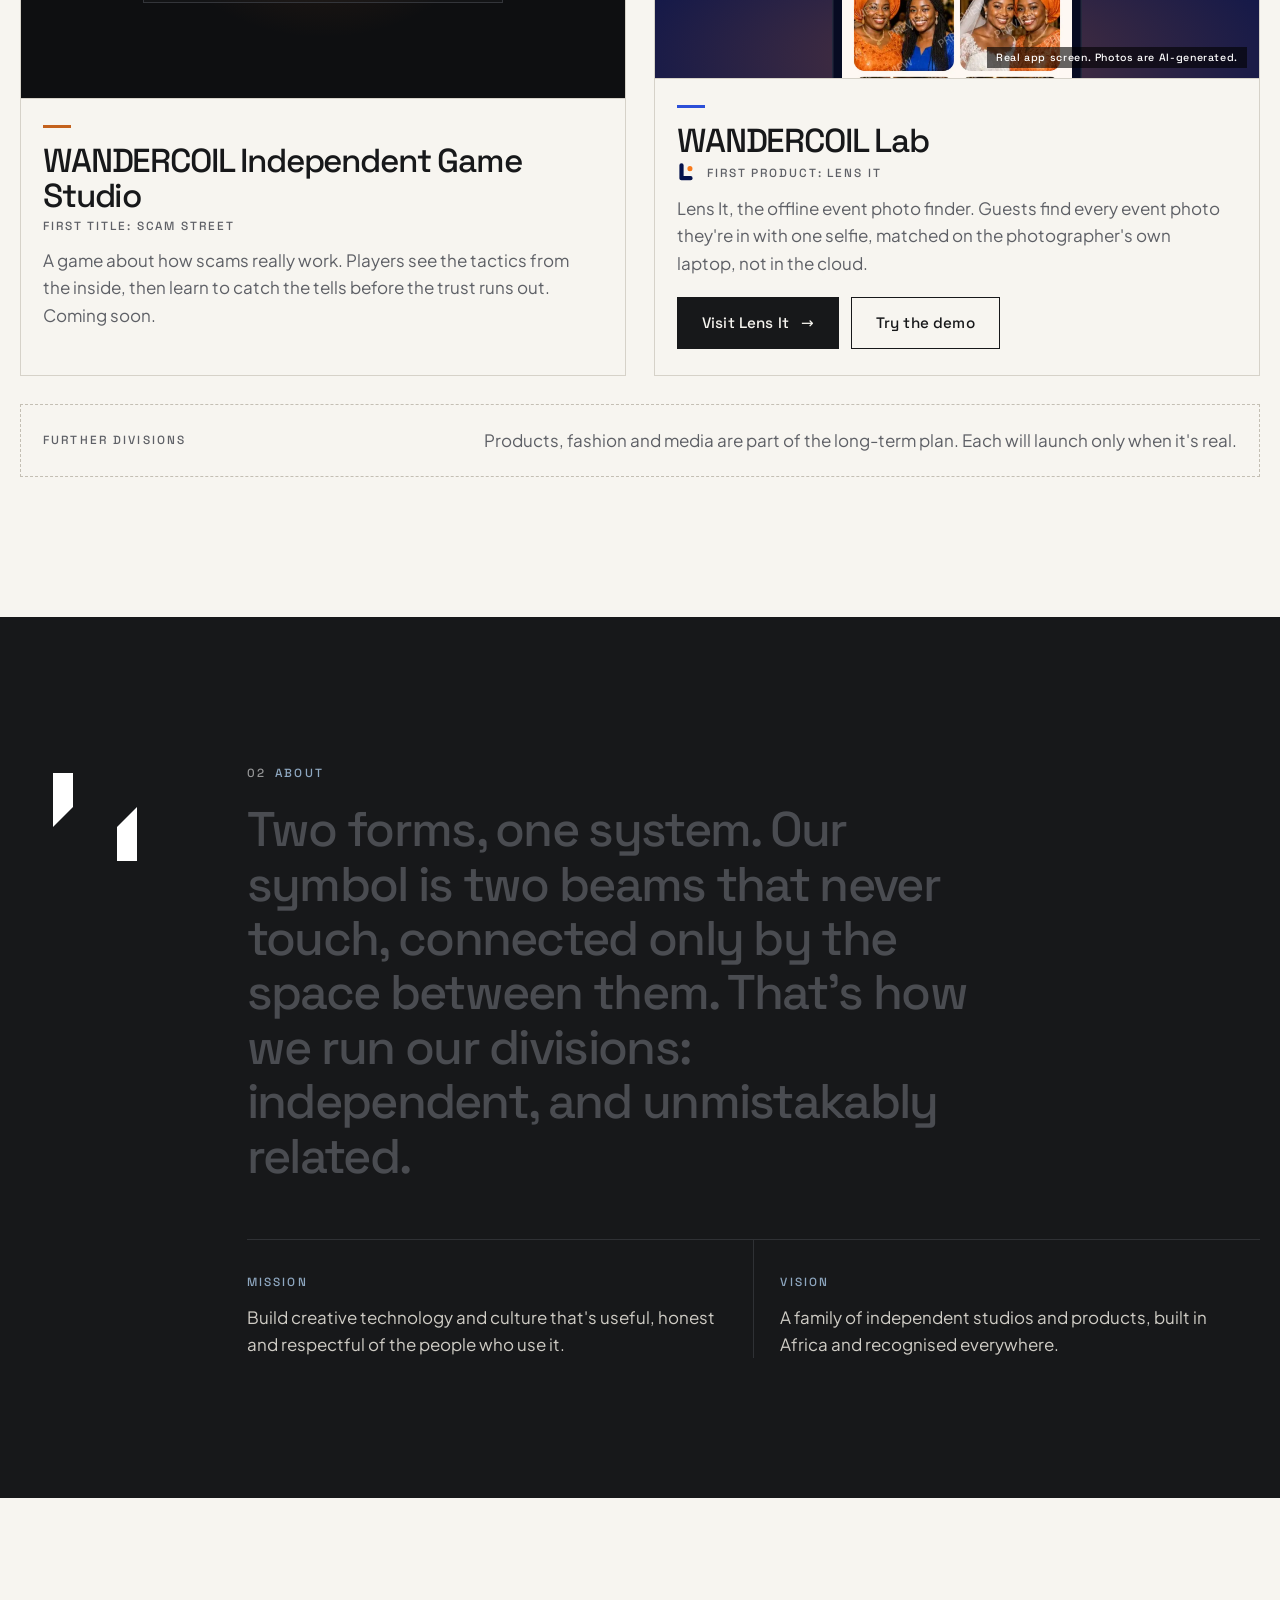
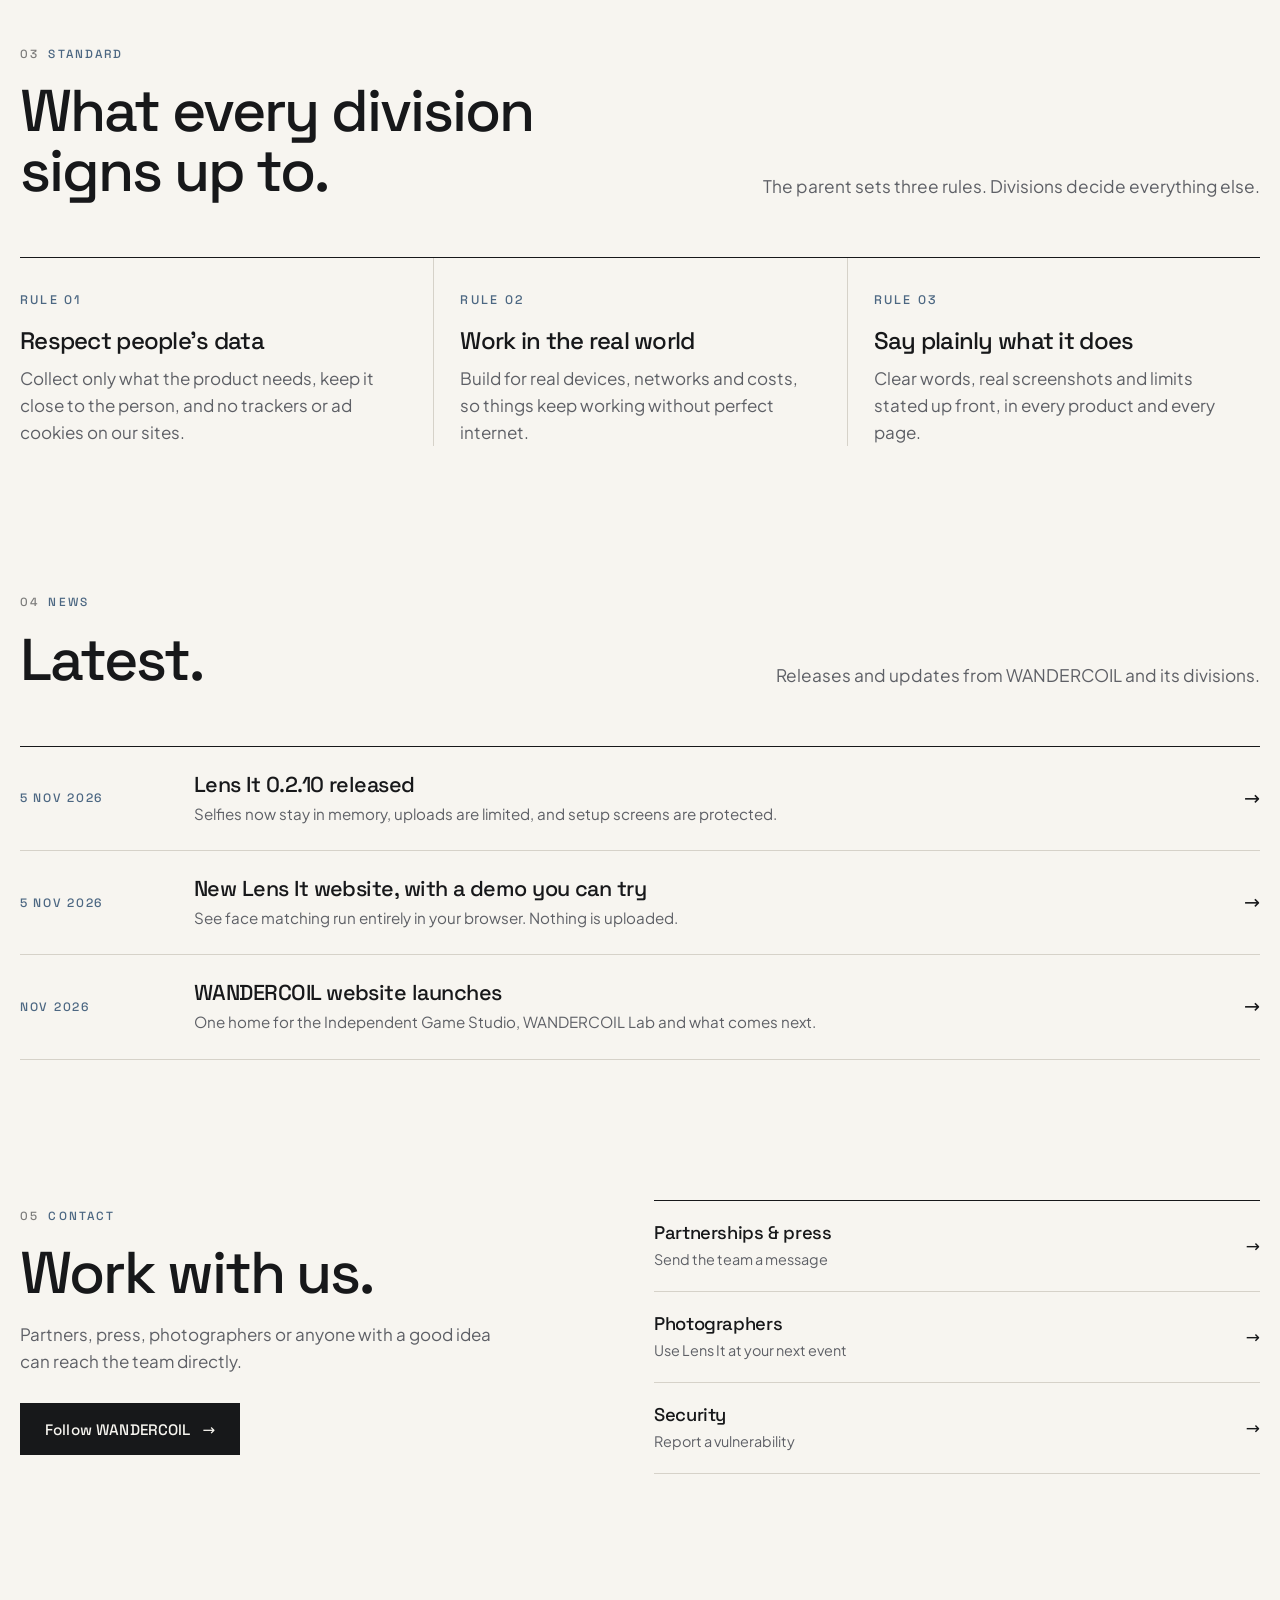
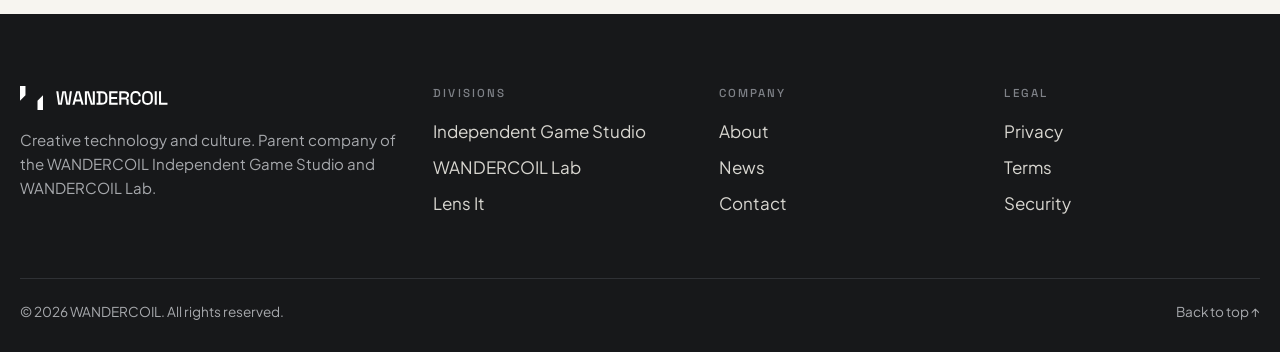
==== commit eea4663f: "Add an on-site contact form Visitors pick a topic (feedback, partnership, press) and write a message" ====
--- a/index.html
+++ b/index.html
@@ -167,7 +167,7 @@
         <a class="btn fill" href="https://github.com/Wandercoil" target="_blank" rel="noopener">Follow WANDERCOIL <span class="arr" aria-hidden="true">→</span></a>
       </div>
       <div class="routes rv d1">
-        <a href="https://github.com/Wandercoil/wandercoil.github.io/issues/new/choose" target="_blank" rel="noopener"><b>Partnerships &amp; press</b><span>Send the team a message</span><i aria-hidden="true">→</i></a>
+        <a href="/contact"><b>Partnerships &amp; press</b><span>Send the team a message</span><i aria-hidden="true">→</i></a>
         <a href="/lensit/"><b>Photographers</b><span>Use Lens It at your next event</span><i aria-hidden="true">→</i></a>
         <a href="/security"><b>Security</b><span>Report a vulnerability</span><i aria-hidden="true">→</i></a>
       </div>
--- a/assets/site.css
+++ b/assets/site.css
@@ -187,3 +187,21 @@
 .on-ink .label .num{color:#fff}
 .sha{display:block;margin-top:10px;font:500 .8rem/1.5 var(--head);letter-spacing:.02em;word-break:break-all;background:var(--bone-2);padding:10px 12px;border:1px solid var(--rule)}
 .relnotes{grid-template-columns:repeat(auto-fit,minmax(220px,1fr))}.relnotes .rule{border-left:0!important;padding-left:0!important;padding-right:26px}
+
+.cform{border:1px solid var(--rule);background:#fff;padding:clamp(22px,3vw,34px)}
+.cform fieldset{border:0;margin:0 0 22px;padding:0}
+.cform legend{margin-bottom:12px}
+.topics{display:flex;flex-wrap:wrap;gap:8px}
+.topics label{cursor:pointer}
+.topics input{position:absolute;opacity:0;pointer-events:none}
+.topics span{display:inline-flex;align-items:center;min-height:44px;padding:0 16px;border:1px solid var(--rule);font:500 .9rem var(--head);transition:border-color .2s,background .2s,color .2s}
+.topics input:checked + span{background:var(--ink);color:var(--bone);border-color:var(--ink)}
+.topics input:focus-visible + span{outline:2px solid var(--ink);outline-offset:3px}
+.field{display:block;margin-bottom:18px}
+.field .label{display:block;margin-bottom:8px}
+.field em{font-style:normal;text-transform:none;letter-spacing:0;color:var(--grey)}
+.field input,.field textarea{width:100%;border:1px solid var(--rule);background:var(--bone);padding:13px 14px;font:400 1rem/1.5 var(--body);color:var(--ink);border-radius:0}
+.field input:focus,.field textarea:focus{outline:2px solid var(--ink);outline-offset:0;border-color:var(--ink)}
+.field textarea{resize:vertical;min-height:150px}
+.cerr{color:#a3261b;margin:-6px 0 14px;font-size:.92rem}
+.cnote{margin:16px 0 0;color:var(--grey);font-size:.86rem}
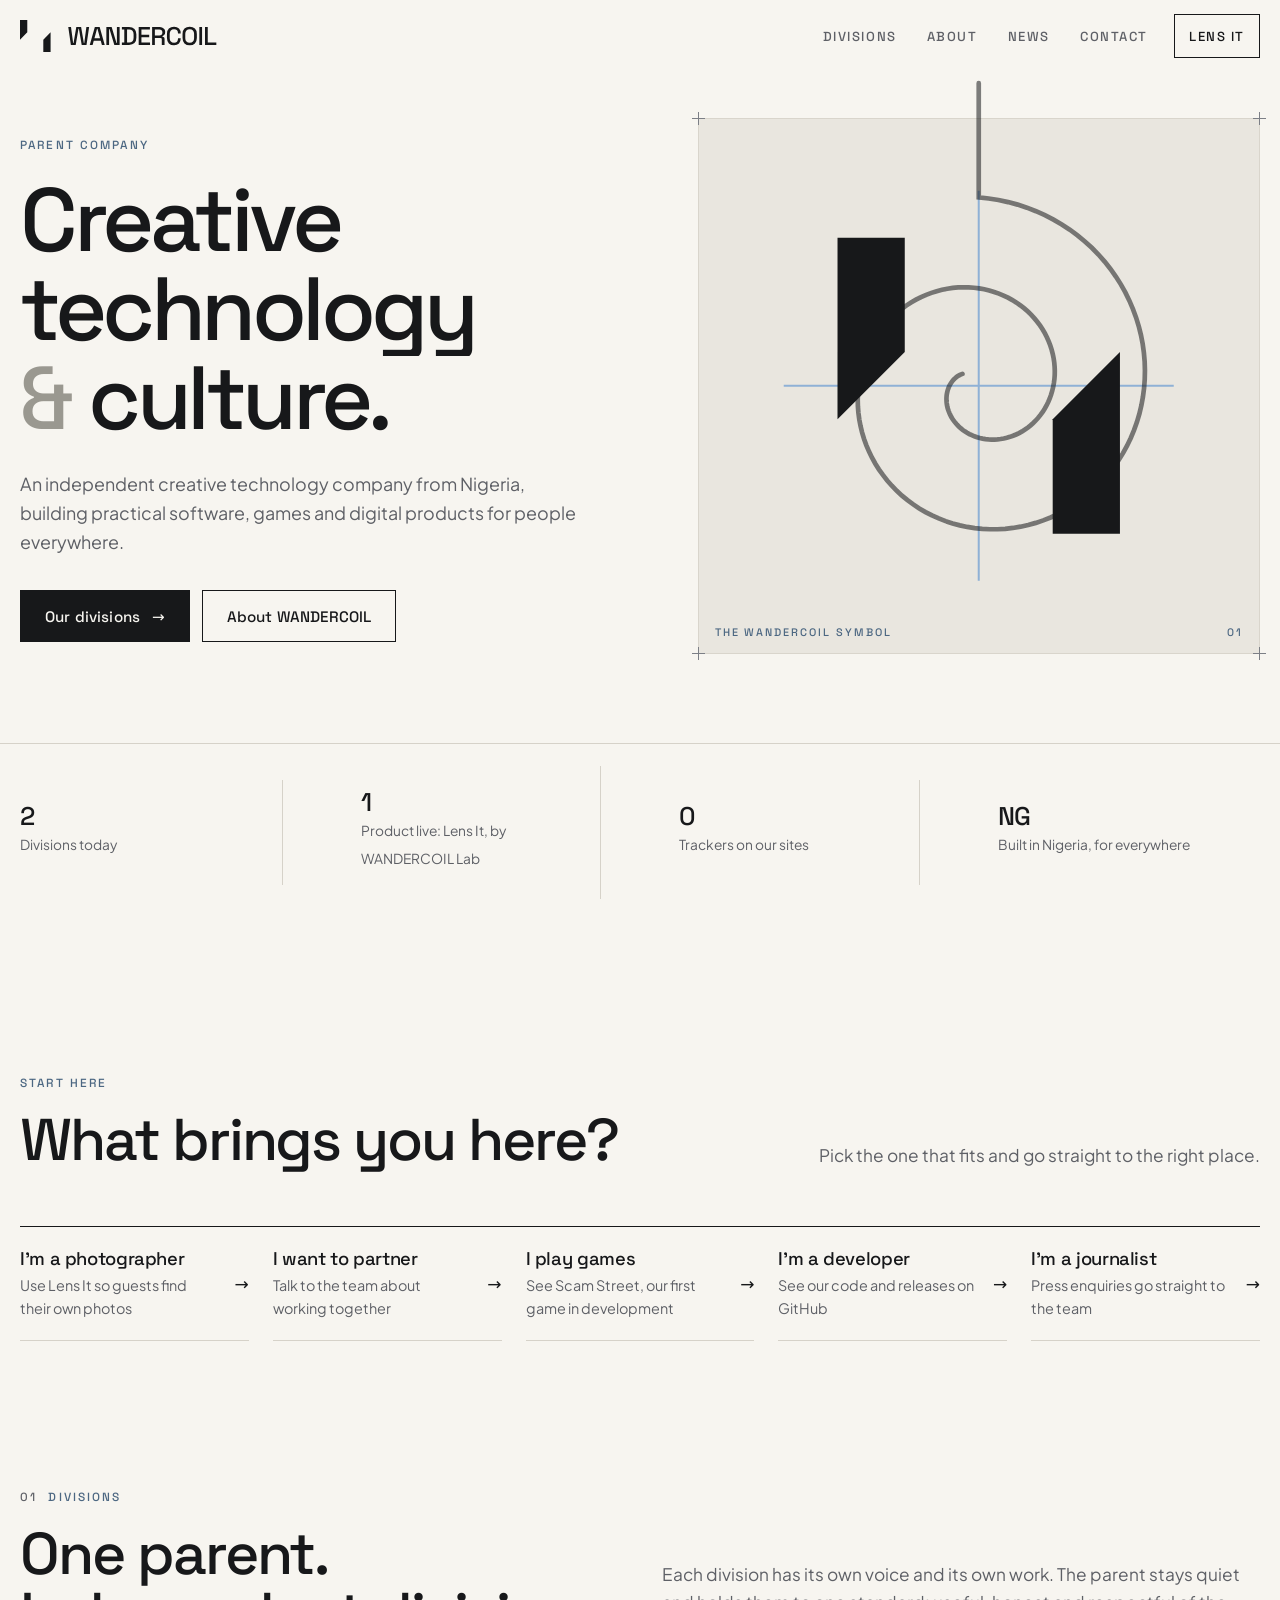
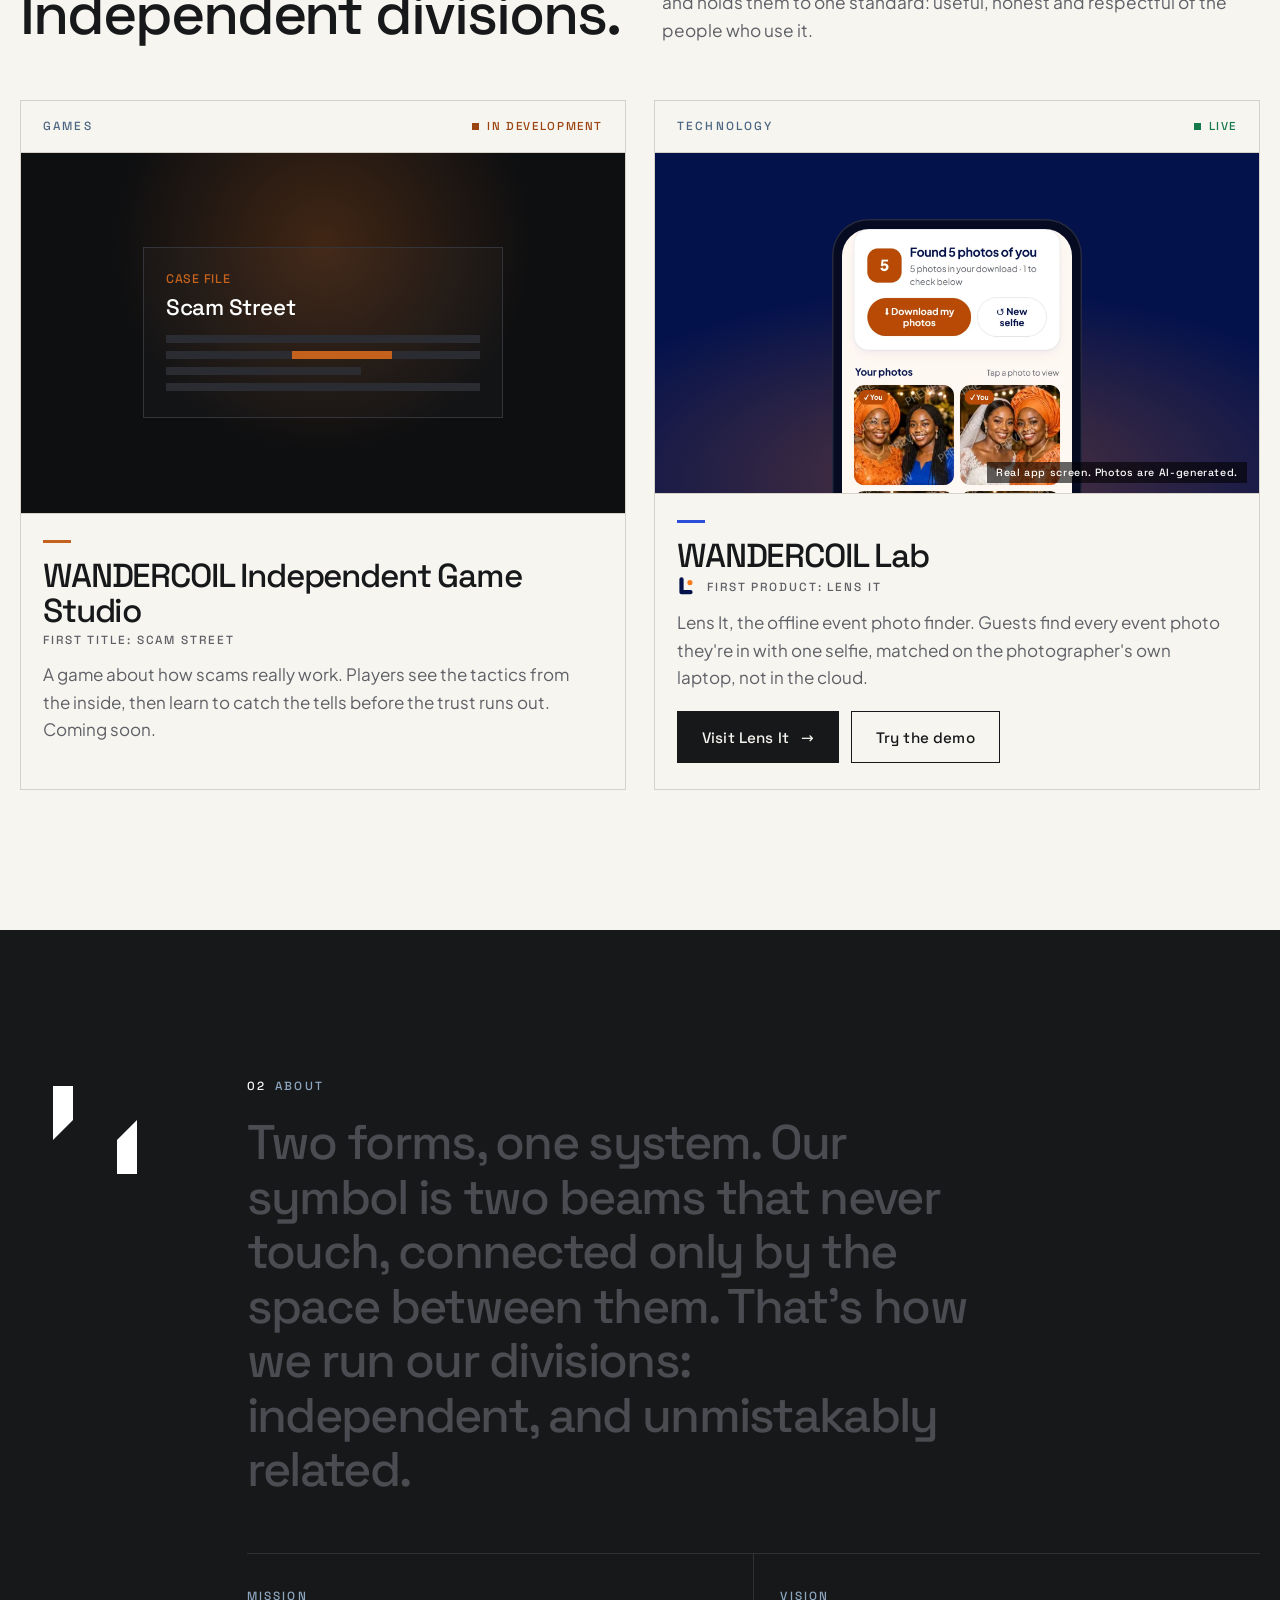
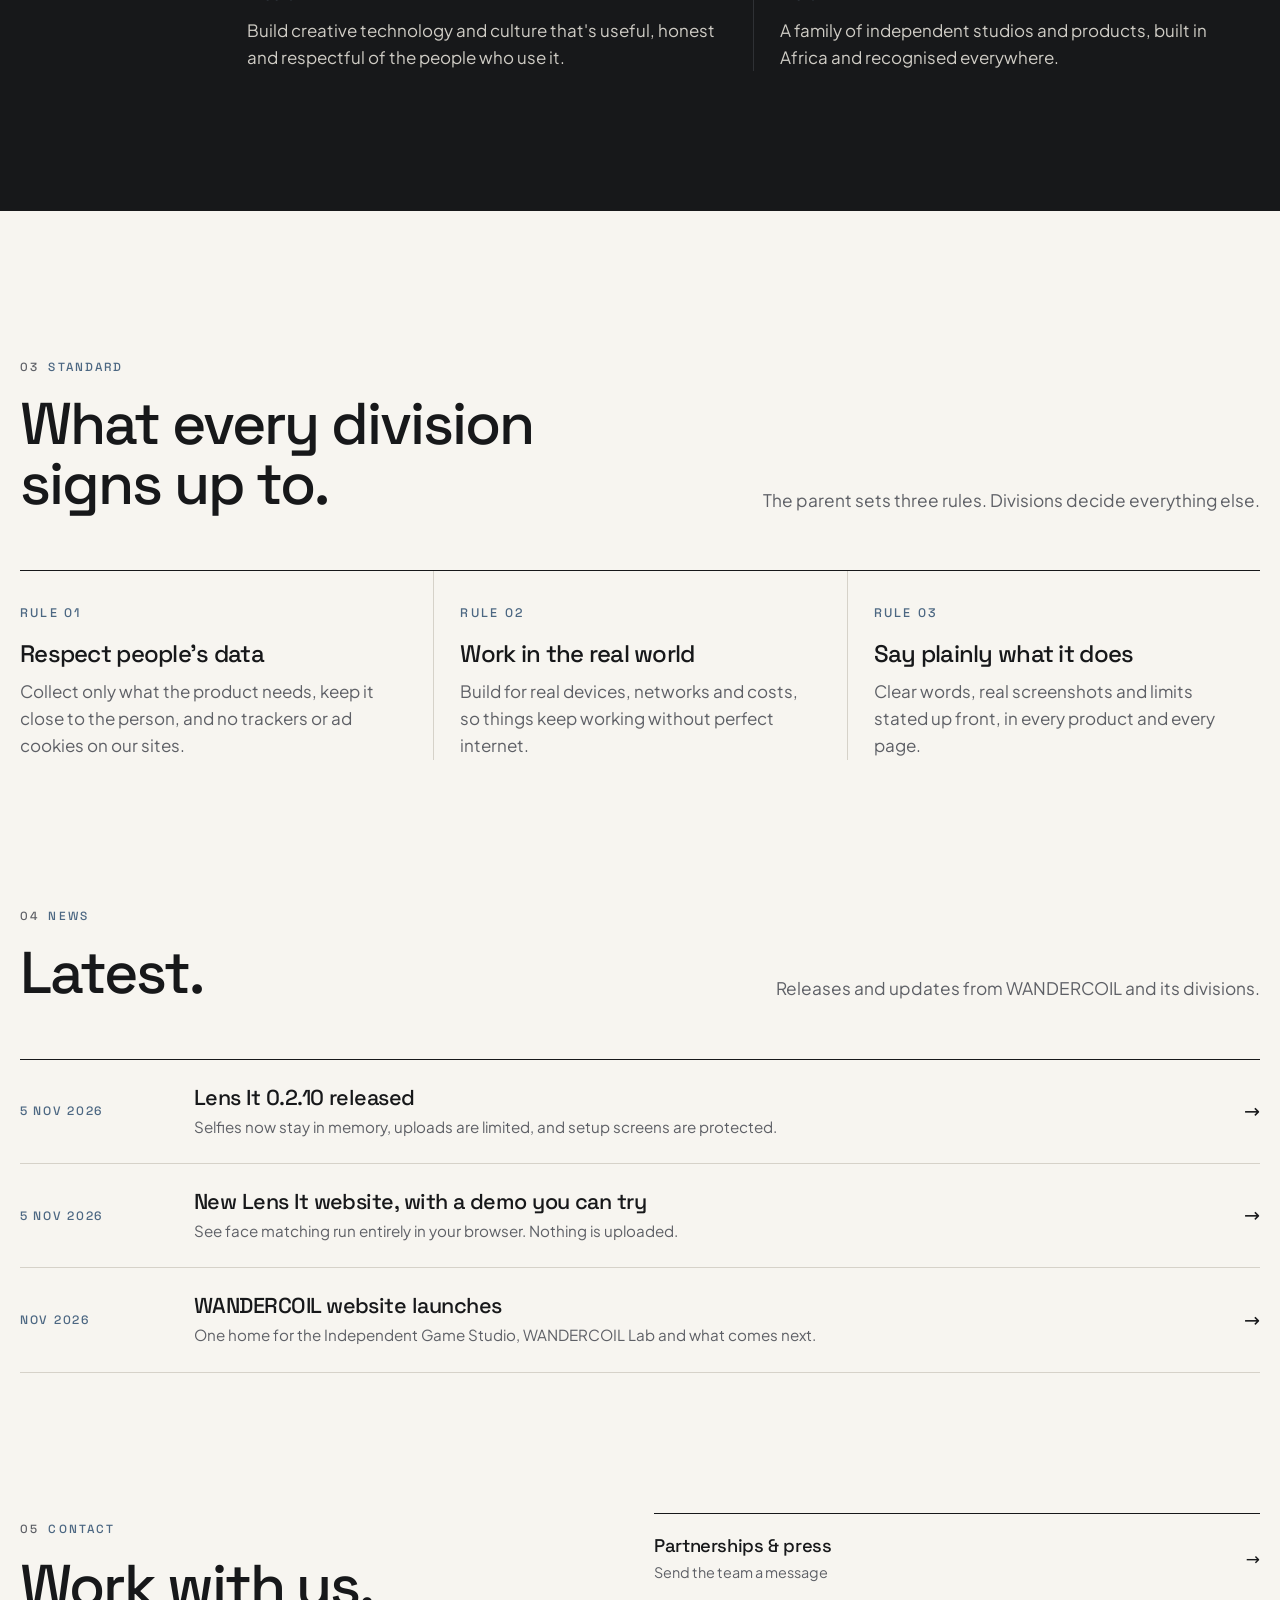
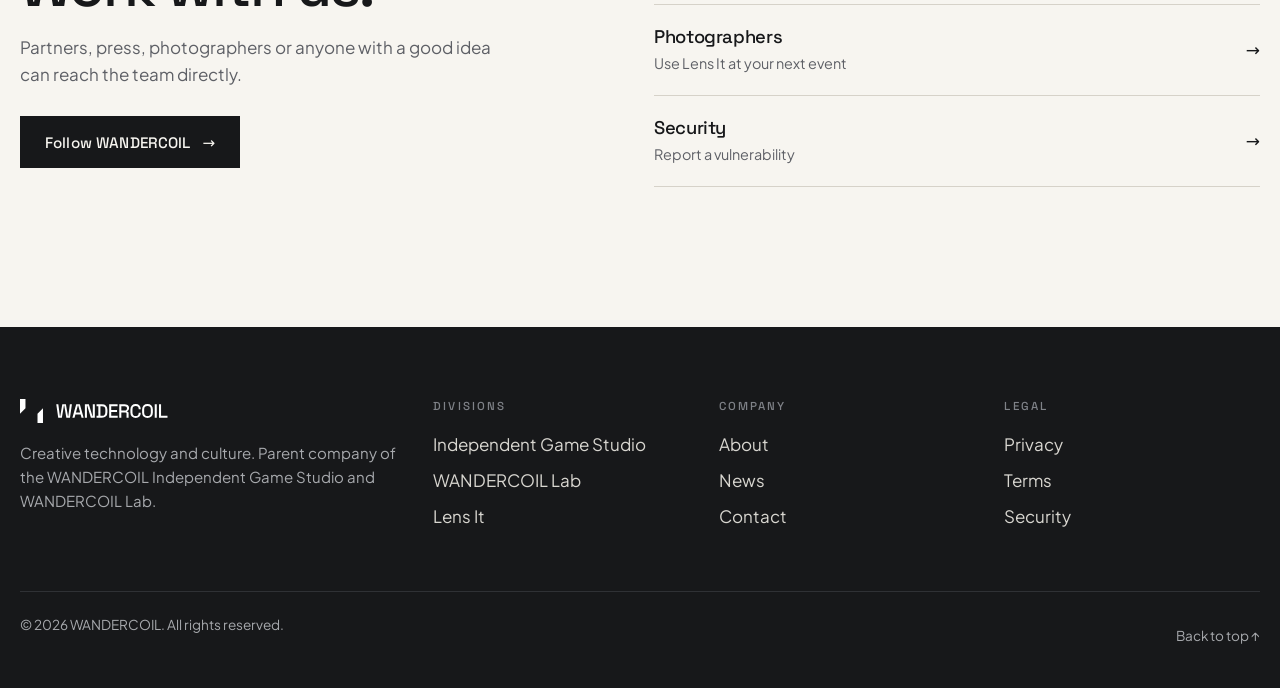
==== commit 99d8fd42: "Act on the website review: clearer statement, visitor routes, accessibility fixes - Homepage stateme" ====
--- a/index.html
+++ b/index.html
@@ -45,7 +45,7 @@
       <div>
         <span class="label">Parent company</span>
         <h1 id="h1"><span class="row"><span>Creative</span></span><span class="row"><span>technology</span></span><span class="row"><span><span class="quiet">&amp;</span> culture.</span></span></h1>
-        <p class="lead">WANDERCOIL builds games, technology and products for everyday life. Independent divisions, one system, the same standard throughout.</p>
+        <p class="lead">An independent creative technology company from Nigeria, building practical software, games and digital products for people everywhere.</p>
         <div class="actions">
           <a class="btn fill" href="/divisions">Our divisions <span class="arr" aria-hidden="true">→</span></a>
           <a class="btn line" href="/about">About WANDERCOIL</a>
@@ -74,6 +74,22 @@
     </div>
   </section>
 
+  <section class="pad" id="start" aria-labelledby="start-h" style="padding-bottom:0">
+    <div class="wrap">
+      <div class="head">
+        <div class="rv"><span class="label">Start here</span><h2 id="start-h">What brings you here?</h2></div>
+        <p class="rv d1">Pick the one that fits and go straight to the right place.</p>
+      </div>
+      <div class="routes start rv">
+        <a href="/lensit/"><b>I'm a photographer</b><span>Use Lens It so guests find their own photos</span><i aria-hidden="true">→</i></a>
+        <a href="/contact?topic=Partnership"><b>I want to partner</b><span>Talk to the team about working together</span><i aria-hidden="true">→</i></a>
+        <a href="/divisions"><b>I play games</b><span>See Scam Street, our first game in development</span><i aria-hidden="true">→</i></a>
+        <a href="https://github.com/Wandercoil" target="_blank" rel="noopener"><b>I'm a developer</b><span>See our code and releases on GitHub</span><i aria-hidden="true">→</i></a>
+        <a href="/contact?topic=Press"><b>I'm a journalist</b><span>Press enquiries go straight to the team</span><i aria-hidden="true">→</i></a>
+      </div>
+    </div>
+  </section>
+
   <section class="pad" id="divisions" aria-labelledby="div-h">
     <div class="wrap">
       <div class="head">
@@ -109,7 +125,6 @@
           </div>
         </article>
       </div>
-      <div class="more rv"><span class="label">Further divisions</span><p>Products, fashion and media are part of the long-term plan. Each will launch only when it's real.</p></div>
     </div>
   </section>
 
@@ -179,11 +194,11 @@
   <div class="wrap">
     <div class="fgrid">
       <div class="about"><img src="assets/logo-white.svg" alt="WANDERCOIL" width="495" height="81" loading="lazy"><p>Creative technology and culture. Parent company of the WANDERCOIL Independent Game Studio and WANDERCOIL Lab.</p></div>
-      <div><h4>Divisions</h4><ul><li><a href="/divisions">Independent Game Studio</a></li><li><a href="/divisions">WANDERCOIL Lab</a></li><li><a href="/lensit/">Lens It</a></li></ul></div>
-      <div><h4>Company</h4><ul><li><a href="/about">About</a></li><li><a href="/news">News</a></li><li><a href="/contact">Contact</a></li></ul></div>
-      <div><h4>Legal</h4><ul><li><a href="/lensit/privacy">Privacy</a></li><li><a href="/lensit/terms">Terms</a></li><li><a href="/security">Security</a></li></ul></div>
-    </div>
-    <div class="legal"><span>© 2026 WANDERCOIL. All rights reserved.</span><a href="#top">Back to top ↑</a></div>
+      <div><p class="fh">Divisions</p><ul><li><a href="/divisions">Independent Game Studio</a></li><li><a href="/divisions">WANDERCOIL Lab</a></li><li><a href="/lensit/">Lens It</a></li></ul></div>
+      <div><p class="fh">Company</p><ul><li><a href="/about">About</a></li><li><a href="/news">News</a></li><li><a href="/contact">Contact</a></li></ul></div>
+      <div><p class="fh">Legal</p><ul><li><a href="/lensit/privacy">Privacy</a></li><li><a href="/lensit/terms">Terms</a></li><li><a href="/security">Security</a></li></ul></div>
+    </div>
+    <div class="legal"><span>© 2026 WANDERCOIL. All rights reserved.</span><a class="totop" href="#top">Back to top ↑</a></div>
   </div>
 </footer>
 
--- a/assets/site.css
+++ b/assets/site.css
@@ -92,7 +92,7 @@
 .div .meta{display:flex;justify-content:space-between;align-items:center;gap:12px;flex-wrap:wrap;padding:18px 22px;border-bottom:1px solid var(--rule)}
 .stat{display:inline-flex;align-items:center;gap:8px;font:500 .72rem var(--head);letter-spacing:.14em;text-transform:uppercase}
 .stat::before{content:"";width:7px;height:7px;background:currentColor}
-.stat.live{color:#16794a}.stat.dev{color:var(--copper)}
+.stat.live{color:#16794a}.stat.dev{color:#9a4511}
 .div .art{flex:1;display:grid;place-items:center;position:relative;overflow:hidden;min-height:300px}
 .div .info{padding:26px 22px 26px;border-top:1px solid var(--rule)}
 .div h3{font:500 clamp(1.8rem,2.6vw,2.4rem)/1.05 var(--head);letter-spacing:-.035em;margin:0 0 4px}
@@ -165,7 +165,7 @@
 .fgrid{display:grid;grid-template-columns:1.5fr repeat(3,1fr);gap:30px;padding-bottom:56px}
 .fgrid img{height:24px;width:auto}
 .fgrid .about p{margin:18px 0 0;max-width:36ch;font-size:.94rem}
-.fgrid h4{margin:0 0 14px;font:500 .72rem var(--head);letter-spacing:.18em;text-transform:uppercase;color:#7f8288}
+.fgrid .fh{margin:0 0 14px;font:500 .72rem var(--head);letter-spacing:.18em;text-transform:uppercase;color:#7f8288}
 .fgrid ul{list-style:none;margin:0;padding:0}
 .fgrid a{text-decoration:none;color:#d8d6d0;display:inline-flex;min-height:36px;align-items:center}.fgrid a:hover{color:#fff}
 .legal{display:flex;flex-wrap:wrap;justify-content:space-between;gap:12px;border-top:1px solid #2f3135;padding-top:22px;font-size:.85rem}
@@ -183,7 +183,7 @@
 }
 .page-first{padding-top:clamp(130px,14vw,180px)!important}
 .menu a[aria-current]{color:var(--ink);box-shadow:inset 0 -1px 0 var(--ink)}
-.label .num{display:inline-block;min-width:2.4em;color:var(--ink);opacity:.55}
+.label .num{display:inline-block;min-width:2.4em;color:var(--grey)}
 .on-ink .label .num{color:#fff}
 .sha{display:block;margin-top:10px;font:500 .8rem/1.5 var(--head);letter-spacing:.02em;word-break:break-all;background:var(--bone-2);padding:10px 12px;border:1px solid var(--rule)}
 .relnotes{grid-template-columns:repeat(auto-fit,minmax(220px,1fr))}.relnotes .rule{border-left:0!important;padding-left:0!important;padding-right:26px}
@@ -205,3 +205,10 @@
 .field textarea{resize:vertical;min-height:150px}
 .cerr{color:#a3261b;margin:-6px 0 14px;font-size:.92rem}
 .cnote{margin:16px 0 0;color:var(--grey);font-size:.86rem}
+.routes.start{display:grid;grid-template-columns:repeat(5,1fr);column-gap:24px}@media (max-width:1100px){.routes.start{grid-template-columns:1fr 1fr}}@media (max-width:600px){.routes.start{grid-template-columns:1fr}}
+h1.h2{font:500 clamp(2.2rem,4.6vw,4rem)/1.02 var(--head);letter-spacing:-.035em;margin:16px 0 0}
+.totop,a.label{display:inline-flex;align-items:center;min-height:44px}
+.div h2{font:500 clamp(1.8rem,2.6vw,2.4rem)/1.05 var(--head);letter-spacing:-.035em;margin:0 0 4px}
+.item h2{margin:0;font:500 1.35rem/1.25 var(--head);letter-spacing:-.025em}
+.rule h2{font:500 1.5rem/1.15 var(--head);letter-spacing:-.03em;margin:16px 0 10px}
+.item:hover h2{text-decoration:underline;text-underline-offset:4px;text-decoration-thickness:1px}
